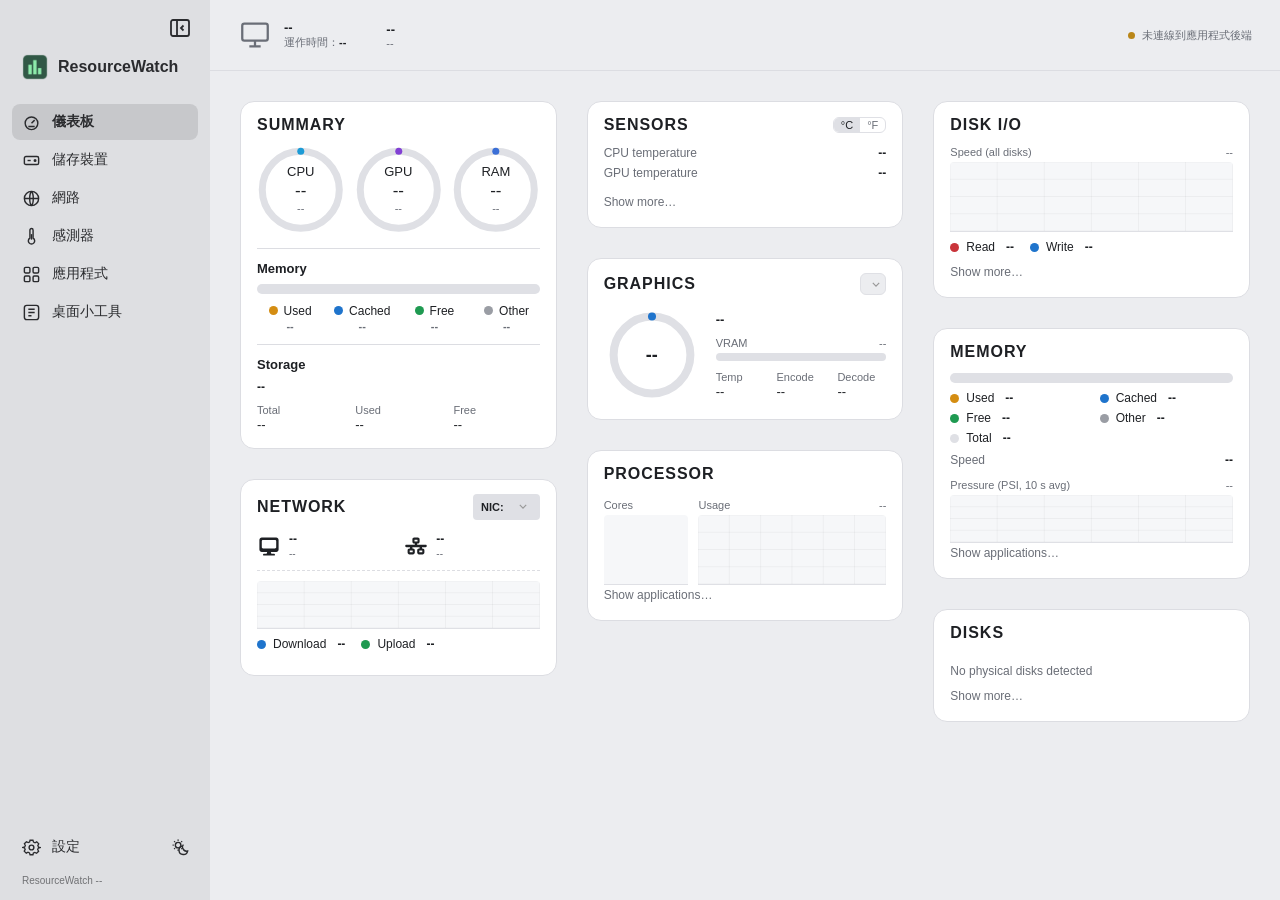
==== frontend/index.html @ bd0dc073 "feat: dashboard SUMMARY and NETWORK panels redesigned, dashboard in English SUMMARY: CPU/GPU/RAM gau" ====
<!doctype html>
<html lang="zh-Hant">

<head>
  <meta charset="utf-8">
  <meta name="viewport" content="width=device-width, initial-scale=1">
  <meta name="color-scheme" content="dark light">
  <title>ResourceWatch</title>
  <link rel="stylesheet" href="./styles.css">
  <link rel="stylesheet" href="./application.css">
  <link rel="stylesheet" href="./settings.css">
  <script src="./app.js" defer></script>
</head>

<body>
  <div class="app-shell" id="appShell">
    <aside class="app-sidebar" aria-label="主選單">
      <div class="sidebar-top">
        <button type="button" class="sidebar-toggle" id="sidebarToggle" aria-label="收合側欄" title="收合側欄" aria-expanded="true">
          <svg viewBox="0 0 24 24" fill="none" stroke="currentColor" stroke-width="1.8" aria-hidden="true"><rect x="3" y="4" width="18" height="16" rx="2"/><path d="M9 4v16M15.5 9.5 13 12l2.5 2.5"/></svg>
        </button>
      </div>
      <div class="app-brand"><img class="app-brand-icon" src="app-icon.png" alt="" width="26" height="26"><span>ResourceWatch</span></div>
      <nav class="app-nav" aria-label="主導覽">
        <button type="button" class="app-nav-item" id="navOverview">
          <svg viewBox="0 0 24 24" fill="none" stroke="currentColor" stroke-width="1.8" aria-hidden="true"><circle cx="12" cy="13" r="8"/><path d="M12 13l4-4M8 17h8"/></svg>
          <span>儀表板</span>
        </button>
        <button type="button" class="app-nav-item" id="navStorage">
          <svg viewBox="0 0 24 24" fill="none" stroke="currentColor" stroke-width="1.8" aria-hidden="true"><rect x="3" y="7" width="18" height="10" rx="2"/><path d="M7 12h4"/><circle cx="16.5" cy="12" r="1"/></svg>
          <span>儲存裝置</span>
        </button>
        <button type="button" class="app-nav-item" id="navNetwork">
          <svg viewBox="0 0 24 24" fill="none" stroke="currentColor" stroke-width="1.8" aria-hidden="true"><circle cx="12" cy="12" r="9"/><path d="M3 12h18M12 3c3 3 3 15 0 18M12 3c-3 3-3 15 0 18"/></svg>
          <span>網路</span>
        </button>
        <button type="button" class="app-nav-item" id="navSensors">
          <svg viewBox="0 0 24 24" fill="none" stroke="currentColor" stroke-width="1.8" aria-hidden="true"><path d="M10 4a2 2 0 0 1 4 0v10a4 4 0 1 1-4 0Z"/><path d="M12 9v7"/></svg>
          <span>感測器</span>
        </button>
        <button type="button" class="app-nav-item" id="navApps">
          <svg viewBox="0 0 24 24" fill="none" stroke="currentColor" stroke-width="1.8" aria-hidden="true"><rect x="3" y="3" width="7" height="7" rx="1.5"/><rect x="14" y="3" width="7" height="7" rx="1.5"/><rect x="3" y="14" width="7" height="7" rx="1.5"/><rect x="14" y="14" width="7" height="7" rx="1.5"/></svg>
          <span>應用程式</span>
        </button>
        <button type="button" class="app-nav-item" id="navWidgets">
          <svg viewBox="0 0 24 24" fill="none" stroke="currentColor" stroke-width="1.8" aria-hidden="true"><rect x="3" y="3" width="18" height="18" rx="3"/><path d="M8 8h8M8 12h8M8 16h4"/></svg>
          <span>桌面小工具</span>
        </button>
      </nav>
      <div class="app-sidebar-bottom">
        <div class="app-sidebar-row">
          <button type="button" class="app-nav-item" id="navSettings">
            <svg viewBox="0 0 24 24" fill="none" stroke="currentColor" stroke-width="1.8" aria-hidden="true"><circle cx="12" cy="12" r="3"/><path d="M10 2h4l.8 2.6 2 .9 2.4-1.3 2.8 2.8-1.3 2.4.9 2L24 12l-2.6.8-.9 2 1.3 2.4-2.8 2.8-2.4-1.3-2 .9L14 22h-4l-.8-2.6-2-.9-2.4 1.3L2 17l1.3-2.4-.9-2L0 12l2.6-.8.9-2L2.2 6.8 5 4l2.4 1.3 2-.9Z" transform="translate(1 1) scale(.917)"/></svg>
            <span>設定</span>
          </button>
          <button type="button" class="theme-toggle" id="themeToggle" aria-label="切換淺色／深色主題" title="切換淺色／深色主題">
            <svg viewBox="0 0 24 24" fill="none" stroke="currentColor" stroke-width="1.8" aria-hidden="true"><circle cx="9" cy="9" r="3.5"/><path d="M9 2v1.5M9 14.5V16M2 9h1.5M14.5 9H16M4 4l1 1M13 13l1 1M4 14l1-1M13 5l1-1"/><path d="M21 16.5A5.5 5.5 0 0 1 14.5 10a5.5 5.5 0 1 0 6.5 6.5Z"/></svg>
          </button>
        </div>
        <span class="app-sidebar-version">ResourceWatch <span data-bind="version">--</span></span>
      </div>
    </aside>

    <div class="app-main">
      <header class="app-header">
        <h1 class="visually-hidden" data-bind="pageTitle">儀表板</h1>
        <div class="host-block">
          <svg class="host-icon" viewBox="0 0 24 24" fill="none" stroke="currentColor" stroke-width="1.6" aria-hidden="true"><rect x="3" y="4" width="18" height="12" rx="1.5"/><path d="M8 20h8M12 16v4"/></svg>
          <div><strong data-bind="hostname">--</strong><span>運作時間：<b data-bind="uptime">--</b></span></div>
        </div>
        <div class="host-block host-block--model">
          <div><strong data-bind="machineModel">--</strong><span data-bind="cpuName">--</span></div>
        </div>
        <span class="app-live-label" id="appLiveStatus" role="status">等待監控資料</span>
      </header>

      <p class="mock-banner" id="mockBanner" hidden>目前顯示的是<strong>模擬資料</strong>，不是本機硬體的實際量測值。</p>

      <!-- Dashboard -->
      <main class="app-page dashboard" id="overviewPage" aria-label="Dashboard">
        <section class="card" aria-labelledby="summaryTitle">
          <h2 id="summaryTitle">Summary</h2>
          <div class="gauges">
            <div class="gauge-tile">
              <svg class="rings" viewBox="0 0 100 100" aria-hidden="true"><circle class="ring-track" cx="50" cy="50" r="44"/><circle class="ring-value" data-ring="cpu" data-color="sum-cpu" cx="50" cy="50" r="44" pathLength="100"/></svg>
              <div class="gauge-text"><span>CPU</span><strong data-bind="cpuTemp">--</strong><small data-bind="cpuSpeed">--</small></div>
            </div>
            <div class="gauge-tile">
              <svg class="rings" viewBox="0 0 100 100" aria-hidden="true"><circle class="ring-track" cx="50" cy="50" r="44"/><circle class="ring-value" data-ring="gpu" data-color="sum-gpu" cx="50" cy="50" r="44" pathLength="100"/></svg>
              <div class="gauge-text"><span>GPU</span><strong data-bind="gpuTemp">--</strong><small data-bind="gpuClock">--</small></div>
            </div>
            <div class="gauge-tile">
              <svg class="rings" viewBox="0 0 100 100" aria-hidden="true"><circle class="ring-track" cx="50" cy="50" r="44"/><circle class="ring-value" data-ring="ram" data-color="sum-ram" cx="50" cy="50" r="44" pathLength="100"/></svg>
              <div class="gauge-text"><span>RAM</span><strong data-bind="ramUsage">--</strong><small data-bind="ramTotal">--</small></div>
            </div>
          </div>
          <h3 class="panel-sub">Memory</h3>
          <div class="bar bar--wide bar--stack" role="img" aria-label="Memory composition">
            <span data-bar="ramApp" data-color="ram"></span><span data-bar="ramCache" data-color="mem-cache"></span><span data-bar="ramFree" data-color="mem-free"></span><span data-bar="ramOther" data-color="mem-other"></span>
          </div>
          <ul class="mem-legend">
            <li><span><i class="dot" data-color="ram"></i>Used</span><strong data-bind="ramApp">--</strong></li>
            <li><span><i class="dot" data-color="mem-cache"></i>Cached</span><strong data-bind="ramCache">--</strong></li>
            <li><span><i class="dot" data-color="mem-free"></i>Free</span><strong data-bind="ramFree">--</strong></li>
            <li><span><i class="dot" data-color="mem-other"></i>Other</span><strong data-bind="ramOther">--</strong></li>
          </ul>
          <h3 class="panel-sub storage-head">
            <span>Storage</span>
            <span class="pager">
              <!-- Font Awesome Free 7.3.1 by @fontawesome - https://fontawesome.com License - https://fontawesome.com/license/free (Icons: CC BY 4.0) -->
              <button type="button" data-disk-step="-1" aria-label="Previous disk" hidden><svg viewBox="0 0 640 640" class="flip" aria-hidden="true"><path d="M441.3 299.8C451.5 312.4 450.8 330.9 439.1 342.6L311.1 470.6C301.9 479.8 288.2 482.5 276.2 477.5C264.2 472.5 256.5 460.9 256.5 448L256.5 192C256.5 179.1 264.3 167.4 276.3 162.4C288.3 157.4 302 160.2 311.2 169.3L439.2 297.3L441.4 299.7z"/></svg></button>
              <button type="button" data-disk-step="1" aria-label="Next disk" hidden><svg viewBox="0 0 640 640" aria-hidden="true"><path d="M441.3 299.8C451.5 312.4 450.8 330.9 439.1 342.6L311.1 470.6C301.9 479.8 288.2 482.5 276.2 477.5C264.2 472.5 256.5 460.9 256.5 448L256.5 192C256.5 179.1 264.3 167.4 276.3 162.4C288.3 157.4 302 160.2 311.2 169.3L439.2 297.3L441.4 299.7z"/></svg></button>
            </span>
          </h3>
          <p class="storage-name" data-bind="sumDiskName">--</p>
          <dl class="kv kv--3">
            <div><dt>Total</dt><dd data-bind="sumDiskTotal">--</dd></div>
            <div><dt>Used</dt><dd data-bind="sumDiskUsed">--</dd></div>
            <div><dt>Free</dt><dd data-bind="sumDiskFree">--</dd></div>
          </dl>
        </section>

        <section class="card" aria-labelledby="networkTitle">
          <h2 id="networkTitle">Network <label class="nic-pill">NIC: <select class="inline-select" data-setting-select="netInterface" data-all-label="all" aria-label="Network interface"></select></label></h2>
          <div class="net-endpoints">
            <!-- Font Awesome Free 7.3.1 by @fontawesome - https://fontawesome.com License - https://fontawesome.com/license/free (Icons: CC BY 4.0) -->
            <div class="net-endpoint" title="This computer"><svg class="net-icon" viewBox="0 0 640 640" aria-hidden="true"><path d="M128 96C92.7 96 64 124.7 64 160L64 416C64 451.3 92.7 480 128 480L272 480L256 528L184 528C170.7 528 160 538.7 160 552C160 565.3 170.7 576 184 576L456 576C469.3 576 480 565.3 480 552C480 538.7 469.3 528 456 528L384 528L368 480L512 480C547.3 480 576 451.3 576 416L576 160C576 124.7 547.3 96 512 96L128 96zM160 160L480 160C497.7 160 512 174.3 512 192L512 352C512 369.7 497.7 384 480 384L160 384C142.3 384 128 369.7 128 352L128 192C128 174.3 142.3 160 160 160z"/></svg><div><strong data-bind="netIp">--</strong><small data-bind="netMac">--</small></div></div>
            <div class="net-endpoint" title="Gateway"><svg class="net-icon" viewBox="0 0 640 640" aria-hidden="true"><path d="M280 152L360 152L360 200L280 200L280 152zM272 96C245.5 96 224 117.5 224 144L224 208C224 234.5 245.5 256 272 256L288 256L288 288L64 288C46.3 288 32 302.3 32 320C32 337.7 46.3 352 64 352L160 352L160 384L144 384C117.5 384 96 405.5 96 432L96 496C96 522.5 117.5 544 144 544L240 544C266.5 544 288 522.5 288 496L288 432C288 405.5 266.5 384 240 384L224 384L224 352L416 352L416 384L400 384C373.5 384 352 405.5 352 432L352 496C352 522.5 373.5 544 400 544L496 544C522.5 544 544 522.5 544 496L544 432C544 405.5 522.5 384 496 384L480 384L480 352L576 352C593.7 352 608 337.7 608 320C608 302.3 593.7 288 576 288L352 288L352 256L368 256C394.5 256 416 234.5 416 208L416 144C416 117.5 394.5 96 368 96L272 96zM480 440L488 440L488 488L408 488L408 440L480 440zM224 440L232 440L232 488L152 488L152 440L224 440z"/></svg><div><strong data-bind="netGateway">--</strong><small data-bind="netGatewayMac">--</small></div></div>
          </div>
          <div class="plot plot--short"><svg viewBox="0 0 300 100" preserveAspectRatio="none" role="img" aria-label="Network throughput history"><g class="grid-lines"></g><g data-chart="netDown" data-color="net-down"><path class="area"></path><path class="line"></path></g><g data-chart="netUp" data-color="net-up"><path class="area"></path><path class="line"></path></g></svg></div>
          <ul class="legend legend--row">
            <li><i class="dot" data-color="net-down"></i>Download<strong data-bind="netDownMbps">--</strong></li>
            <li><i class="dot" data-color="net-up"></i>Upload<strong data-bind="netUpMbps">--</strong></li>
          </ul>
        </section>

        <section class="card" aria-labelledby="sensorsTitle">
          <h2 id="sensorsTitle">Sensors <span class="unit-toggle" role="group" aria-label="Temperature unit"><button type="button" data-temp-unit="c">°C</button><button type="button" data-temp-unit="f">°F</button></span></h2>
          <dl class="rows">
            <div><dt>CPU temperature</dt><dd data-bind="cpuTemp">--</dd></div>
            <div><dt>GPU temperature</dt><dd data-bind="gpuTemp">--</dd></div>
          </dl>
          <dl class="rows sensor-list" data-sensor-list="8"></dl>
          <button type="button" class="more-link" data-goto="sensors">Show more…</button>
        </section>

        <section class="card" aria-labelledby="graphicsTitle">
          <h2 id="graphicsTitle">Graphics <select class="inline-select card-picker" data-setting-select="gpuIndex" aria-label="Select GPU"></select></h2>
          <div class="graphics">
            <div class="gauge">
              <svg class="rings" viewBox="0 0 120 120" aria-hidden="true">
                <circle class="ring-track ring-track--thick" cx="60" cy="60" r="48"/><circle class="ring-value ring-value--thick" data-ring="gpu" data-color="gpu" cx="60" cy="60" r="48" pathLength="100"/>
              </svg>
              <strong class="gauge-label" data-bind="gpuUsage">--</strong>
            </div>
            <div class="graphics-info">
              <strong class="device-name" data-bind="gpuName">--</strong>
              <div class="bar-label"><span>VRAM</span><span data-bind="gpuVram">--</span></div>
              <div class="bar"><span data-bar="vram" data-color="gpu"></span></div>
              <dl class="kv kv--3">
                <div><dt>Temp</dt><dd data-bind="gpuTemp">--</dd></div>
                <div><dt>Encode</dt><dd data-bind="encoder">--</dd></div>
                <div><dt>Decode</dt><dd data-bind="decoder">--</dd></div>
              </dl>
            </div>
          </div>
        </section>

        <section class="card" aria-labelledby="cpuTitle">
          <h2 id="cpuTitle">Processor</h2>
          <div class="cpu-chart">
            <div><div class="chart-heading"><span>Cores</span></div><div class="core-bars" data-core-bars aria-label="Per-core usage"></div></div>
            <div><div class="chart-heading"><span>Usage</span><span data-bind="cpuUsage">--</span></div>
          <div class="plot"><svg viewBox="0 0 300 100" preserveAspectRatio="none" role="img" aria-label="CPU usage history"><g class="grid-lines"></g><g data-chart="cpu" data-color="cpu"><path class="area"></path><path class="line"></path></g></svg></div></div>
          </div>
          <dl class="rows proc-list" data-proc-list="cpu" aria-label="Top 5 by CPU"></dl>
          <button type="button" class="more-link" data-goto="apps">Show applications…</button>
        </section>

        <section class="card" aria-labelledby="diskIoTitle">
          <h2 id="diskIoTitle">Disk I/O</h2>
          <div class="chart-heading"><span>Speed (all disks)</span><span data-bind="diskIoMax">--</span></div>
          <div class="plot"><svg viewBox="0 0 300 100" preserveAspectRatio="none" role="img" aria-label="Disk read/write history"><g class="grid-lines"></g><g data-chart="diskWrite" data-color="disk-write"><path class="area"></path><path class="line"></path></g><g data-chart="diskRead" data-color="disk-read"><path class="area"></path><path class="line"></path></g></svg></div>
          <ul class="legend legend--row">
            <li><i class="dot" data-color="disk-read"></i>Read<strong data-bind="diskReadNow">--</strong></li>
            <li><i class="dot" data-color="disk-write"></i>Write<strong data-bind="diskWriteNow">--</strong></li>
          </ul>
          <button type="button" class="more-link" data-goto="storage">Show more…</button>
        </section>

        <section class="card" aria-labelledby="memoryTitle">
          <h2 id="memoryTitle">Memory</h2>
          <div class="bar bar--wide bar--stack" role="img" aria-label="Memory composition">
            <span data-bar="ramApp" data-color="ram"></span><span data-bar="ramCache" data-color="mem-cache"></span><span data-bar="ramFree" data-color="mem-free"></span><span data-bar="ramOther" data-color="mem-other"></span>
          </div>
          <ul class="legend legend--row legend--stack">
            <li><i class="dot" data-color="ram"></i>Used<strong data-bind="ramApp">--</strong></li>
            <li><i class="dot" data-color="mem-cache"></i>Cached<strong data-bind="ramCache">--</strong></li>
            <li><i class="dot" data-color="mem-free"></i>Free<strong data-bind="ramFree">--</strong></li>
            <li><i class="dot" data-color="mem-other"></i>Other<strong data-bind="ramOther">--</strong></li>
            <li><i class="dot dot--track"></i>Total<strong data-bind="ramTotal">--</strong></li>
          </ul>
          <dl class="rows"><div><dt>Speed</dt><dd data-bind="ramSpeed">--</dd></div></dl>
          <div class="chart-heading"><span>Pressure (PSI, 10 s avg)</span><span data-bind="memPressure">--</span></div>
          <div class="plot plot--short"><svg viewBox="0 0 300 100" preserveAspectRatio="none" role="img" aria-label="Memory pressure history"><g class="grid-lines"></g><g data-chart="memPressure" data-color="ram"><path class="area"></path><path class="line"></path></g></svg></div>
          <dl class="rows proc-list" data-proc-list="memory" aria-label="Top 5 by memory"></dl>
          <button type="button" class="more-link" data-goto="apps">Show applications…</button>
        </section>

        <section class="card" aria-labelledby="disksTitle">
          <h2 id="disksTitle">Disks</h2>
          <div class="disk-list" data-disk-list aria-label="Physical disks"></div>
          <p class="empty-note" data-disk-empty>No physical disks detected</p>
          <button type="button" class="more-link" data-goto="storage">Show more…</button>
        </section>

        <section class="card" id="batteryCard" aria-labelledby="batteryTitle" hidden>
          <h2 id="batteryTitle">Battery</h2>
          <div class="battery-head">
            <strong class="battery-badge" data-bind="batteryPercent">--</strong>
            <span data-bind="batteryTime">--</span>
            <span class="battery-status" data-bind="batteryStatus">--</span>
          </div>
          <div class="bar bar--wide"><span data-bar="battery" data-color="mem-free"></span></div>
          <dl class="kv kv--3">
            <div><dt>Health</dt><dd data-bind="batteryHealth">--</dd></div>
            <div><dt>Cycles</dt><dd data-bind="batteryCycles">--</dd></div>
            <div><dt>Current</dt><dd data-bind="batteryNow">--</dd></div>
            <div><dt>Full</dt><dd data-bind="batteryFull">--</dd></div>
            <div><dt>Design</dt><dd data-bind="batteryDesign">--</dd></div>
          </dl>
        </section>
      </main>

      <!-- Storage -->
      <section class="app-page" id="storagePage" hidden aria-label="儲存裝置">
        <section class="card">
          <h2>實體硬碟</h2>
          <div class="disk-list disk-list--detail" data-disk-list></div>
          <p class="empty-note" data-disk-empty>未偵測到實體硬碟</p>
        </section>
        <section class="card">
          <h2>磁碟 I/O</h2>
          <div class="chart-heading"><span>速度（所有硬碟）</span><span data-bind="diskIoMax">--</span></div>
          <div class="plot plot--tall"><svg viewBox="0 0 300 100" preserveAspectRatio="none" role="img" aria-label="磁碟讀寫速度歷史圖表"><g class="grid-lines"></g><g data-chart="diskWrite" data-color="disk-write"><path class="area"></path><path class="line"></path></g><g data-chart="diskRead" data-color="disk-read"><path class="area"></path><path class="line"></path></g></svg></div>
          <ul class="legend legend--row">
            <li><i class="dot" data-color="disk-read"></i>讀取<strong data-bind="diskReadNow">--</strong></li>
            <li><i class="dot" data-color="disk-write"></i>寫入<strong data-bind="diskWriteNow">--</strong></li>
          </ul>
        </section>
      </section>

      <!-- Network -->
      <section class="app-page" id="networkPage" hidden aria-label="網路">
        <section class="card">
          <h2>網路</h2>
          <dl class="rows">
            <div><dt>介面</dt><dd><select class="inline-select" data-setting-select="netInterface" aria-label="網路介面"></select></dd></div>
            <div><dt>使用中</dt><dd data-bind="netInterfaceName">--</dd></div>
            <div><dt>IPv4</dt><dd data-bind="netIp">--</dd></div>
            <div><dt>MAC</dt><dd data-bind="netMac">--</dd></div>
            <div><dt>閘道</dt><dd data-bind="netGateway">--</dd></div>
            <div><dt>下載</dt><dd data-bind="netDown">--</dd></div>
            <div><dt>上傳</dt><dd data-bind="netUp">--</dd></div>
          </dl>
          <div class="chart-heading"><span>速度</span><span data-bind="netMax">--</span></div>
          <div class="plot plot--tall"><svg viewBox="0 0 300 100" preserveAspectRatio="none" role="img" aria-label="網路傳輸速度歷史圖表"><g class="grid-lines"></g><g data-chart="netDown" data-color="net-down"><path class="area"></path><path class="line"></path></g><g data-chart="netUp" data-color="net-up"><path class="area"></path><path class="line"></path></g></svg></div>
          <ul class="legend legend--row">
            <li><i class="dot" data-color="net-down"></i>下載</li>
            <li><i class="dot" data-color="net-up"></i>上傳</li>
          </ul>
        </section>
      </section>

      <!-- Sensors -->
      <section class="app-page" id="sensorsPage" hidden aria-label="感測器">
        <section class="card">
          <h2>溫度 <span class="unit-toggle" role="group" aria-label="溫度單位"><button type="button" data-temp-unit="c">°C</button><button type="button" data-temp-unit="f">°F</button></span></h2>
          <dl class="rows">
            <div><dt>CPU（<span data-bind="cpuName">--</span>）</dt><dd data-bind="cpuTemp">--</dd></div>
            <div><dt>GPU（<span data-bind="gpuName">--</span>）</dt><dd data-bind="gpuTemp">--</dd></div>
          </dl>
        </section>
        <section class="card">
          <h2>所有感測器（hwmon）</h2>
          <dl class="rows sensor-list" data-sensor-list="all"></dl>
          <p class="empty-note" data-sensor-empty>未偵測到 hwmon 感測器</p>
        </section>
        <section class="card">
          <h2>時脈</h2>
          <dl class="rows"><div><dt>CPU 平均時脈</dt><dd data-bind="cpuSpeed">--</dd></div></dl>
        </section>
      </section>

      <!-- Applications (process list) -->
      <section class="app-page" id="appsPage" hidden aria-label="應用程式">
        <section class="card">
          <h2>應用程式 <span class="card-count" data-bind="procCount">--</span></h2>
          <table class="proc-table">
            <thead><tr>
              <th scope="col">名稱</th><th scope="col">PID</th>
              <th scope="col"><button type="button" data-proc-sort="cpu">CPU</button></th>
              <th scope="col"><button type="button" data-proc-sort="memory">記憶體</button></th>
            </tr></thead>
            <tbody data-proc-table></tbody>
          </table>
        </section>
      </section>

      <!-- Desktop widget: reserved entry only -->
      <section class="app-page" id="widgetsPage" hidden aria-labelledby="widgetsTitle">
        <section class="card widget-info">
          <h2 id="widgetsTitle">桌面小工具</h2>
          <p>此頁面為預留入口。Plasma 桌面小工具將在後續階段實作；目前這個應用程式<strong>無法建立或控制</strong> Plasma 桌面小工具。</p>
          <p>舊版 Plasma 小工具仍可從 KDE 桌面「新增小工具」加入，它與本應用程式各自獨立運作。</p>
        </section>
      </section>

      <!-- Settings -->
      <section class="app-page app-settings-page" id="settingsPage" hidden aria-label="設定">
        <section class="settings-card" aria-labelledby="refreshHeading">
          <h3 id="refreshHeading">監控更新排程</h3>
          <p class="settings-explainer">所有即時監控、歷史圖表與畫面推送共用一組更新間隔。預設 500 ms，範圍 100–10000 ms、步進 50 ms；實際感測器更新率仍受硬體與驅動限制。</p>
          <div class="field-grid">
            <label class="field" for="updateInterval">
              <span class="field-label">統一更新間隔</span>
              <span class="field-hint">CPU、GPU、VRAM、RAM、磁碟、網路、歷史圖表及畫面共用</span>
              <span class="input-unit"><input id="updateInterval" name="updateInterval" type="number" min="100" max="10000" step="50" value="500" required><span>ms</span></span>
              <span class="field-error" id="updateIntervalError" role="alert"></span>
            </label>
            <label class="field" for="historyPoints">
              <span class="field-label">歷史資料點數</span>
              <span class="field-hint">每張圖最多保留的紀錄數量</span>
              <span class="input-unit"><input id="historyPoints" name="historyPoints" type="number" min="10" max="120" step="10" value="30" required><span>點</span></span>
              <span class="field-error" id="historyPointsError" role="alert"></span>
            </label>
          </div>
        </section>

        <section class="settings-card" aria-labelledby="devicesHeading">
          <h3 id="devicesHeading">裝置與手動刷新</h3>
          <div class="field-grid">
            <label class="field" for="gpuIndex">
              <span class="field-label">GPU 編號</span>
              <span class="field-hint">多張顯卡可從 0 開始指定</span>
              <input id="gpuIndex" name="gpuIndex" type="number" min="0" max="15" step="1" value="0" required>
              <span class="field-error" id="gpuIndexError" role="alert"></span>
            </label>
            <label class="field" for="netInterface">
              <span class="field-label">網路介面</span>
              <span class="field-hint">all 為所有介面，可指定如 enp3s0</span>
              <input id="netInterface" name="netInterface" type="text" maxlength="15" value="all" spellcheck="false" autocomplete="off">
              <span class="field-error" id="netInterfaceError" role="alert"></span>
            </label>
          </div>
          <div class="refresh-actions">
            <div class="refresh-action"><div><strong>IPv4 位址</strong><p>重新查詢目前選取介面的 IPv4</p></div><button type="button" data-refresh="ipv4">重新讀取 IPv4</button></div>
            <div class="refresh-action"><div><strong>實體硬碟清單</strong><p>重新偵測 SATA／SAS／NVMe／IDE 裝置</p></div><button type="button" data-refresh="disks">重新掃描硬碟</button></div>
            <div class="refresh-action"><div><strong>硬體資訊</strong><p>重新偵測 CPU／GPU 名稱與 RAM 速度</p></div><button type="button" data-refresh="hardware">重新偵測</button></div>
            <p class="refresh-feedback" id="refreshFeedback" role="status" aria-live="polite"></p>
          </div>
        </section>

        <section class="settings-card" aria-labelledby="appearanceHeading">
          <h3 id="appearanceHeading">外觀</h3>
          <label class="toggle-field" for="sidebarGlass">
            <input id="sidebarGlass" type="checkbox" checked>
            <span><strong>側欄毛玻璃</strong><span class="field-hint" id="sidebarGlassHint">側欄半透明並模糊桌面背景（需要 KDE Plasma 的模糊特效）</span></span>
          </label>
        </section>

        <p class="settings-warning" id="settingsWarning" role="alert" hidden></p>
        <div class="settings-footer">
          <button type="button" class="secondary-button" id="resetSettings">恢復預設值</button>
          <p>變更通過驗證後立即套用並儲存；無效的值不會儲存。<span id="settingsPath"></span></p>
        </div>
      </section>
    </div>
  </div>
</body>

</html>
---- frontend/styles.css ----
/* ResourceWatch design tokens and dashboard cards — UI only, no system access.
 * Theme: <html data-theme="dark|light"> (set by app.js); dark is the default.
 * The Tauri window is transparent: html/body stay transparent, the display area
 * (.app-main) is opaque and the sidebar is translucent only with data-glass="on". */
:root {
  color-scheme: dark;
  --bg: #26272b;
  --sidebar: #1c1c1e;
  --sidebar-glass: rgba(22, 22, 24, .7);
  --sidebar-text: #e4e4e6;
  --nav-hover: rgba(255, 255, 255, .07);
  --nav-active: rgba(255, 255, 255, .13);
  --card: #323338;
  --card-border: #3d3f45;
  --text: #f0f1f3;
  --muted: #a3a6ad;
  --track: #4a4c53;
  --grid: rgba(255, 255, 255, .08);
  --chart-bg: #2b2c31;
  --focus: #7db3f0;
  --cpu: #d554c8;
  --gpu: #2f8ff0;
  --ram: #f4b03e;
  --net-down: #2f8ff0;
  --net-up: #34c26d;
  --mem-free: #34c26d;
  --mem-other: #8e9198;
  --sum-cpu: #5ac8fa;
  --sum-gpu: #a463f2;
  --sum-ram: #5b8def;
  --disk-read: #e5484d;
  --disk-write: #2f8ff0;
  --ok: #68c887;
  --warn: #e3b867;
  --danger: #f0a19f;
  --radius: 14px;
}

:root[data-theme="light"] {
  color-scheme: light;
  --bg: #ecedf0;
  --sidebar: #dedfe2;
  --sidebar-glass: rgba(232, 233, 236, .72);
  --sidebar-text: #2a2b2e;
  --nav-hover: rgba(0, 0, 0, .05);
  --nav-active: rgba(0, 0, 0, .1);
  --card: #ffffff;
  --card-border: #dcdde2;
  --text: #1e2024;
  --muted: #6a6e77;
  --track: #dfe0e5;
  --grid: rgba(0, 0, 0, .07);
  --chart-bg: #f6f7f9;
  --focus: #2f78d0;
  --cpu: #b43aa8;
  --gpu: #1f74cc;
  --ram: #d48d12;
  --net-down: #1f74cc;
  --net-up: #1f9a51;
  --mem-free: #1f9a51;
  --mem-other: #9a9da4;
  --sum-cpu: #1c9bd6;
  --sum-gpu: #8240d4;
  --sum-ram: #3b6fd6;
  --disk-read: #c9343a;
  --disk-write: #1f74cc;
  --ok: #2e9a55;
  --warn: #b98618;
  --danger: #c0392b;
}

*, *::before, *::after { box-sizing: border-box; }

html, body {
  height: 100%;
  margin: 0;
  overflow: hidden;
  background: transparent;
  color: var(--text);
  font-family: "Noto Sans TC", "Noto Sans CJK TC", "Microsoft JhengHei", "Segoe UI", sans-serif;
  font-variant-numeric: tabular-nums;
}

[data-color="cpu"] { --c: var(--cpu); }
[data-color="gpu"] { --c: var(--gpu); }
[data-color="ram"] { --c: var(--ram); }
[data-color="net-down"] { --c: var(--net-down); }
[data-color="net-up"] { --c: var(--net-up); }
[data-color="mem-cache"] { --c: var(--gpu); }
[data-color="mem-free"] { --c: var(--mem-free); }
[data-color="mem-other"] { --c: var(--mem-other); }
[data-color="sum-cpu"] { --c: var(--sum-cpu); }
[data-color="sum-gpu"] { --c: var(--sum-gpu); }
[data-color="sum-ram"] { --c: var(--sum-ram); }
[data-color="disk-read"] { --c: var(--disk-read); }
[data-color="disk-write"] { --c: var(--disk-write); }

/* ---------------------------------------------------------------- cards */
.card {
  min-width: 0;
  padding: 14px 16px 16px;
  border: 1px solid var(--card-border);
  border-radius: var(--radius);
  background: var(--card);
}

.card h2 {
  display: flex;
  align-items: center;
  gap: 8px;
  margin: 0 0 12px;
  font-size: 13px;
  font-weight: 700;
  letter-spacing: .06em;
}

.card h3 {
  margin: 0 0 6px;
  font-size: 12px;
  font-weight: 600;
}

.unit-toggle { display: inline-flex; margin-left: auto; overflow: hidden; border: 1px solid var(--track); border-radius: 6px; }
.unit-toggle button { padding: 1px 7px; border: 0; background: transparent; color: var(--muted); font: inherit; font-size: 11px; font-weight: 500; letter-spacing: 0; cursor: pointer; }
.unit-toggle button[aria-pressed="true"] { background: var(--track); color: var(--text); }
.unit-toggle button:focus-visible { outline: 2px solid var(--focus); outline-offset: -2px; }
.inline-select {
  max-width: 180px;
  height: 22px;
  padding: 0 18px 0 6px;
  appearance: none;
  background-image: url("data:image/svg+xml,%3Csvg xmlns='http://www.w3.org/2000/svg' viewBox='0 0 10 6'%3E%3Cpath d='M1 1l4 4 4-4' fill='none' stroke='%23999' stroke-width='1.5'/%3E%3C/svg%3E");
  background-repeat: no-repeat;
  background-position: right 5px center;
  background-size: 8px 5px;
  text-overflow: ellipsis;
  border: 1px solid var(--track);
  border-radius: 6px;
  background-color: var(--bg);
  color: var(--text);
  font: inherit;
  font-size: 12px;
}
.inline-select:focus-visible { outline: 2px solid var(--focus); outline-offset: 1px; }
.card-picker { margin-left: auto; font-weight: 500; letter-spacing: 0; }
.battery-head { display: flex; align-items: center; gap: 12px; margin-bottom: 10px; font-size: 12px; }
.battery-badge { padding: 1px 8px; border: 2px solid var(--text); border-radius: 6px; font-size: 14px; }
.battery-status { margin-left: auto; color: var(--muted); }
.sensor-list:empty { display: none; }
.sensor-list { padding-top: 8px; border-top: 1px solid var(--card-border); }
.sensor-group { margin-top: 6px; }
.proc-list { margin: 10px 0 0; padding-top: 8px; border-top: 1px solid var(--card-border); }
.proc-list:empty { display: none; }
.card-count { color: var(--muted); font-size: 12px; font-weight: 400; }
.proc-table { width: 100%; border-collapse: collapse; font-size: 12px; font-variant-numeric: tabular-nums; }
.proc-table th, .proc-table td { padding: 6px 8px; border-bottom: 1px solid var(--card-border); text-align: right; white-space: nowrap; }
.proc-table th:first-child, .proc-table td:first-child { width: 55%; max-width: 0; overflow: hidden; text-overflow: ellipsis; text-align: left; }
.proc-table th { color: var(--muted); font-weight: 600; }
.proc-table th button { padding: 0; border: 0; background: none; color: inherit; font: inherit; cursor: pointer; }
.proc-table th[aria-sort] { color: var(--text); }
.proc-table th[aria-sort] button::after { content: " ▾"; }
.sensor-group:first-child { margin-top: 0; }
.sensor-group dt { color: var(--text); font-weight: 600; }
.card-tag { color: var(--muted); font-size: 11px; font-weight: 500; letter-spacing: 0; }

.device-name {
  display: block;
  overflow: hidden;
  text-overflow: ellipsis;
  white-space: nowrap;
  font-size: 13px;
  font-weight: 600;
}

/* key/value grids and rows */
.kv {
  display: grid;
  grid-template-columns: repeat(2, minmax(0, 1fr));
  gap: 6px 12px;
  margin: 0 0 12px;
}
.kv--3 { grid-template-columns: repeat(3, minmax(0, 1fr)); margin: 10px 0 0; }
.kv-full { grid-column: 1 / -1; }
.kv dt, .rows dt { color: var(--muted); font-size: 11px; }
.kv dd { margin: 1px 0 0; font-size: 13px; white-space: nowrap; overflow: hidden; text-overflow: ellipsis; }

.rows { display: grid; gap: 6px; margin: 0 0 12px; }
.rows > div { display: flex; justify-content: space-between; gap: 12px; min-width: 0; }
.rows dt { overflow: hidden; text-overflow: ellipsis; white-space: nowrap; font-size: 12px; }
.rows dd { margin: 0; flex-shrink: 0; font-size: 12px; font-weight: 600; }

.legend { display: grid; gap: 6px; margin: 0; padding: 0; list-style: none; font-size: 12px; }
.legend li { display: flex; align-items: center; gap: 7px; white-space: nowrap; }
.legend strong { margin-left: auto; padding-left: 8px; font-weight: 600; }
.legend--row { display: flex; flex-wrap: wrap; gap: 6px 16px; margin: 8px 0; }
.legend--row strong { margin-left: 0; padding-left: 4px; }
.dot { flex: none; width: 9px; height: 9px; border-radius: 50%; background: var(--c); }
.dot--track { background: var(--track); }

.more-link {
  padding: 2px 0;
  border: 0;
  background: none;
  color: var(--muted);
  font: inherit;
  font-size: 12px;
  cursor: pointer;
}
.more-link:hover { color: var(--text); }
.more-link:focus-visible, .theme-toggle:focus-visible { outline: 2px solid var(--focus); outline-offset: 2px; border-radius: 4px; }

.empty-note { margin: 0 0 8px; color: var(--muted); font-size: 12px; }
.empty-note[hidden] { display: none; }

/* ---------------------------------------------------------------- rings */
.rings { display: block; width: 100%; height: 100%; transform: rotate(-90deg); }
.ring-track, .ring-value { fill: none; stroke-width: 8; }
.ring-track { stroke: var(--track); }
.ring-value {
  stroke: var(--c);
  stroke-linecap: round;
  stroke-dasharray: 0 100;
}
.ring-track--thick, .ring-value--thick { stroke-width: 10; }

/* SUMMARY: three gauges, memory bar, storage switcher */
.gauges { display: grid; grid-template-columns: repeat(3, minmax(0, 1fr)); gap: 10px; padding-bottom: 14px; border-bottom: 1px solid var(--card-border); }
.gauge-tile { position: relative; aspect-ratio: 1; max-width: 110px; width: 100%; margin: 0 auto; }
.gauge-text { position: absolute; inset: 0; display: grid; place-content: center; text-align: center; line-height: 1.25; }
.gauge-text span { font-size: 13px; }
.gauge-text strong { font-size: 17px; font-weight: 500; }
.gauge-text small { color: var(--muted); font-size: 11px; }
.card .panel-sub { margin: 12px 0 8px; font-size: 13px; font-weight: 700; }
.mem-legend { display: grid; grid-template-columns: repeat(4, minmax(0, 1fr)); gap: 6px; margin: 10px 0 0; padding: 0 0 12px; border-bottom: 1px solid var(--card-border); list-style: none; font-size: 12px; }
.mem-legend li { display: grid; justify-items: center; gap: 2px; min-width: 0; }
.mem-legend span { display: flex; align-items: center; gap: 6px; }
.mem-legend strong { color: var(--muted); font-size: 11px; font-weight: 600; white-space: nowrap; }
.storage-head { display: flex; align-items: center; justify-content: space-between; }
.storage-name { margin: 0 0 6px; overflow: hidden; font-size: 12px; font-weight: 600; text-overflow: ellipsis; white-space: nowrap; }
.pager svg { width: 18px; height: 18px; fill: currentColor; }
.pager svg.flip { transform: scaleX(-1); }

/* NETWORK: NIC picker, host / gateway endpoints */
.nic-pill { display: inline-flex; align-items: center; gap: 4px; margin-left: auto; padding: 2px 8px; border-radius: 4px; background: var(--track); color: var(--text); font-size: 11px; font-weight: 600; letter-spacing: 0; }
.nic-pill .inline-select { min-width: 0; max-width: 140px; padding-top: 0; padding-bottom: 0; border: 0; background-color: transparent; }
.net-endpoints { display: grid; grid-template-columns: repeat(2, minmax(0, 1fr)); gap: 12px; margin-bottom: 10px; padding-bottom: 10px; border-bottom: 1px dashed var(--card-border); }
.net-endpoint { display: flex; align-items: center; gap: 8px; min-width: 0; }
.net-endpoint > div { display: grid; min-width: 0; line-height: 1.3; }
.net-endpoint strong { overflow: hidden; font-size: 12px; font-weight: 600; text-overflow: ellipsis; white-space: nowrap; }
.net-endpoint small { overflow: hidden; color: var(--muted); font-size: 10px; text-overflow: ellipsis; white-space: nowrap; }
.net-icon { flex: none; width: 24px; height: 24px; fill: currentColor; }

.graphics { display: grid; grid-template-columns: 96px minmax(0, 1fr); gap: 16px; align-items: center; }
.gauge { position: relative; width: 96px; height: 96px; }
.gauge-label { position: absolute; inset: 0; display: grid; place-items: center; font-size: 18px; font-weight: 600; }
.graphics-info { min-width: 0; }

/* ---------------------------------------------------------------- bars */
.bar-label { display: flex; justify-content: space-between; gap: 8px; margin: 10px 0 4px; color: var(--muted); font-size: 11px; }
.bar { height: 8px; overflow: hidden; border-radius: 4px; background: var(--track); }
.bar > span { display: block; width: 0; height: 100%; border-radius: 4px; background: var(--c); }
.bar--wide { height: 10px; border-radius: 5px; }
.bar--stack { display: flex; }
.bar--stack > span { border-radius: 0; }
.legend--stack { display: grid; grid-template-columns: repeat(2, minmax(0, 1fr)); }

/* ---------------------------------------------------------------- charts */
.chart-heading {
  display: flex;
  justify-content: space-between;
  gap: 8px;
  margin: 4px 0 4px;
  color: var(--muted);
  font-size: 11px;
}

.plot {
  height: 70px;
  overflow: hidden;
  border-bottom: 1px solid var(--track);
  background: var(--chart-bg);
  border-radius: 4px 4px 0 0;
}
.plot--short { height: 48px; }
.plot--tall { height: 200px; }
.plot svg { display: block; width: 100%; height: 100%; }
.plot .area { fill: var(--c); opacity: .35; }
.plot .line { fill: none; stroke: var(--c); stroke-width: 1.6; vector-effect: non-scaling-stroke; }
.plot .is-missing { display: none; }
.grid-lines path { fill: none; stroke: var(--grid); stroke-width: .6; vector-effect: non-scaling-stroke; }

/* ---------------------------------------------------------------- per-core bars */
.cpu-chart { display: grid; grid-template-columns: minmax(48px, 30%) minmax(0, 1fr); gap: 10px; }
.core-bars {
  display: flex;
  align-items: flex-end;
  gap: 2px;
  height: 70px;
  padding: 0 2px;
  border-bottom: 1px solid var(--track);
  background: var(--chart-bg);
  border-radius: 4px 4px 0 0;
}
.core-bars > span { flex: 1; min-width: 2px; height: 0; border-radius: 2px 2px 0 0; background: var(--cpu); }
/* Transitions are non-composited (relayout/repaint every frame); at short intervals they would never stop. app.js sets data-motion. */
[data-motion="on"] .ring-value { transition: stroke-dasharray .4s ease; }
[data-motion="on"] .bar > span { transition: width .4s ease; }
[data-motion="on"] .core-bars > span { transition: height .4s ease; }
.core-bars > span.is-missing { height: 2px; background: var(--track); }

/* ---------------------------------------------------------------- disks */
.disk-list { display: grid; gap: 8px; margin-bottom: 10px; }
.disk-row {
  display: grid;
  grid-template-columns: minmax(0, 1fr) auto;
  gap: 2px 12px;
  font-size: 12px;
}
.disk-row .disk-name { overflow: hidden; text-overflow: ellipsis; white-space: nowrap; font-weight: 600; }
.disk-row .disk-model { grid-column: 1; overflow: hidden; text-overflow: ellipsis; white-space: nowrap; color: var(--muted); font-size: 11px; }
.disk-row .disk-rates { grid-column: 2; grid-row: 1 / span 2; align-self: center; display: grid; gap: 2px; text-align: right; white-space: nowrap; }
.disk-rates span::before { content: ""; display: inline-block; width: 7px; height: 7px; margin-right: 5px; border-radius: 50%; background: var(--c); }
.disk-row .disk-usage { grid-column: 1 / -1; display: grid; grid-template-columns: minmax(0, 1fr) auto; align-items: center; gap: 8px; color: var(--muted); font-size: 11px; }
.disk-row .disk-usage .bar { height: 6px; }
.pager { display: flex; flex: none; gap: 2px; }
.pager button { width: 20px; height: 20px; padding: 0; border: 0; border-radius: 4px; background: transparent; color: var(--muted); font: inherit; font-size: 14px; line-height: 1; cursor: pointer; }
.pager button:hover { background: var(--nav-hover); color: var(--text); }
.pager button:focus-visible { outline: 2px solid var(--focus); }
.pager button[hidden] { display: none; }
.disk-list--detail { gap: 12px; }
.disk-list--detail .disk-row { padding-bottom: 12px; border-bottom: 1px solid var(--card-border); font-size: 13px; }
.disk-list--detail .disk-row:last-child { padding-bottom: 0; border-bottom: 0; }
---- frontend/application.css ----
/* Tauri application shell: sidebar, host header, pages and dashboard layout.
 * Colors come from the tokens in styles.css. */
.app-page[hidden] { display: none !important; }

.app-shell {
  display: grid;
  grid-template-columns: 210px minmax(0, 1fr);
  height: 100vh;
}

/* ---------------------------------------------------------------- sidebar */
.app-sidebar {
  display: flex;
  flex-direction: column;
  min-width: 0;
  padding: 22px 12px 14px;
  background: var(--sidebar);
  color: var(--sidebar-text);
}
/* KWin blurs the desktop behind the window; only the sidebar lets it through. */
[data-glass="on"] .app-sidebar { background: var(--sidebar-glass); border-right: 1px solid var(--card-border); }

.app-brand {
  display: flex;
  align-items: center;
  gap: 10px;
  padding: 4px 10px 24px;
  font-size: 16px;
  font-weight: 600;
}
.sidebar-top { display: flex; justify-content: flex-end; margin: -12px 0 4px; }
.app-brand-icon { flex: none; width: 26px; height: 26px; }

.app-nav { display: grid; gap: 2px; }
.app-nav-item {
  display: flex;
  align-items: center;
  gap: 11px;
  width: 100%;
  min-height: 36px;
  padding: 7px 10px;
  border: 0;
  border-radius: 8px;
  background: transparent;
  color: inherit;
  font: inherit;
  font-size: 14px;
  text-align: left;
  cursor: pointer;
}
.app-nav-item:hover { background: var(--nav-hover); }
.app-nav-item.is-active { background: var(--nav-active); font-weight: 600; }
.app-nav-item:focus-visible { outline: 2px solid var(--focus); outline-offset: 1px; }
.app-nav-item svg, .theme-toggle svg { width: 19px; height: 19px; flex: 0 0 19px; }

.app-sidebar-bottom { display: grid; gap: 10px; margin-top: auto; }
.app-sidebar-row { display: flex; align-items: center; gap: 4px; }
.theme-toggle, .sidebar-toggle {
  display: grid;
  place-items: center;
  flex: none;
  width: 36px;
  height: 36px;
  border: 0;
  border-radius: 8px;
  background: transparent;
  color: inherit;
  cursor: pointer;
}
.theme-toggle:hover, .sidebar-toggle:hover { background: var(--nav-hover); }
.app-sidebar-version { padding: 0 10px; opacity: .6; font-size: 10px; }

/* ---------------------------------------------------------------- main */
.app-main { min-width: 0; overflow-x: hidden; overflow-y: auto; background: var(--bg); }

.app-header {
  display: flex;
  flex-wrap: wrap;
  align-items: center;
  gap: 12px 40px;
  padding: 18px 28px;
  border-bottom: 1px solid var(--card-border);
}
.host-block { display: flex; align-items: center; gap: 12px; min-width: 0; }
.host-block > div { display: grid; min-width: 0; }
.host-block strong { overflow: hidden; text-overflow: ellipsis; white-space: nowrap; font-size: 13px; font-weight: 600; }
.host-block span { color: var(--muted); font-size: 11px; }
.host-block b { color: var(--text); font-weight: 600; }
.host-icon { flex: none; width: 34px; height: 34px; color: var(--muted); }

.app-live-label { display: flex; align-items: center; gap: 7px; margin-left: auto; white-space: nowrap; color: var(--muted); font-size: 11px; }
.app-live-label::before { content: ""; width: 7px; height: 7px; border-radius: 50%; background: var(--warn); }
.app-live-label.is-live::before { background: var(--ok); }

.app-page { padding: 22px 28px 32px; }
.app-page:not(.dashboard):not(.app-settings-page) { display: grid; gap: 14px; max-width: 900px; }

/* Masonry-like dashboard: cards flow top-to-bottom through as many columns as fit. */
.dashboard { columns: 3 300px; column-gap: 30px; padding: 30px; }
.dashboard > .card > h2 { text-transform: uppercase; font-size: 16px; }
/* inline-block keeps each card's bottom margin with it instead of carrying it to the next column's top. */
.dashboard > .card[hidden] { display: none; }
.dashboard > .card { display: inline-block; width: 100%; margin-bottom: 30px; vertical-align: top; break-inside: avoid; }

.widget-info p { margin: 0 0 10px; color: var(--muted); font-size: 13px; line-height: 1.7; }

/* ---------------------------------------------------------------- narrow windows */
@media (max-width: 980px) {
  .app-shell { grid-template-columns: 170px minmax(0, 1fr); }
  .app-header, .app-page { padding-left: 18px; padding-right: 18px; }
}
/* Icon-only sidebar: user collapsed it, or app.js sets it below 760 px. */
.app-shell.is-collapsed { grid-template-columns: 58px minmax(0, 1fr); }
.is-collapsed .app-sidebar { padding: 18px 8px 12px; }
.is-collapsed .app-brand { justify-content: center; padding: 4px 0 20px; }
.is-collapsed .sidebar-top { justify-content: center; }
.is-collapsed .app-brand > span:last-child, .is-collapsed .app-nav-item span, .is-collapsed .app-sidebar-version { display: none; }
.is-collapsed .app-nav-item { justify-content: center; padding: 8px 0; }
.is-collapsed .app-sidebar-row { flex-direction: column; }
.is-collapsed .sidebar-toggle svg { transform: scaleX(-1); }
@media (max-width: 760px) {
  .sidebar-toggle { display: none; }
  .host-block--model { display: none; }
}
@media (max-width: 420px) {
  .mem-legend { grid-template-columns: repeat(2, minmax(0, 1fr)); }
}
---- frontend/settings.css ----
/* In-app settings page, mock banner and helpers. Tokens: styles.css; shell: application.css. */

.visually-hidden {
  position: absolute;
  width: 1px;
  height: 1px;
  overflow: hidden;
  clip: rect(0 0 0 0);
  white-space: nowrap;
}

.mock-banner {
  margin: 18px 28px 0;
  padding: 10px 14px;
  border: 1px solid var(--warn);
  border-radius: 10px;
  background: var(--card);
  color: var(--text);
  font-size: 12px;
  line-height: 1.5;
}
.mock-banner[hidden] { display: none; }

.app-settings-page {
  display: grid;
  gap: 14px;
  max-width: 860px;
}

.app-settings-page .settings-card {
  min-width: 0;
  padding: 18px;
  border: 1px solid var(--card-border);
  border-radius: var(--radius);
  background: var(--card);
}

.app-settings-page h3 { margin: 0 0 15px; font-size: 15px; font-weight: 550; }

.settings-explainer { margin: -7px 0 15px; color: var(--muted); font-size: 12px; line-height: 1.55; }

.field-grid { display: grid; grid-template-columns: repeat(2, minmax(0, 1fr)); gap: 17px; }

.field { display: flex; flex-direction: column; align-items: stretch; gap: 5px; min-width: 0; }
.field-label { font-size: 14px; font-weight: 500; }
.field-hint { min-height: 28px; color: var(--muted); font-size: 11px; line-height: 1.4; }
.field-error { min-height: 15px; color: var(--danger); font-size: 11px; }

.app-settings-page input {
  width: 100%;
  min-width: 0;
  height: 40px;
  padding: 10px 12px;
  border: 1px solid var(--track);
  border-radius: 8px;
  background: var(--bg);
  color: var(--text);
  font: inherit;
  font-size: 14px;
}
.app-settings-page input:focus-visible { outline: 2px solid var(--focus); outline-offset: 1px; }
.app-settings-page input:invalid,
.app-settings-page input[aria-invalid="true"] { border-color: var(--danger); }

.toggle-field { display: flex; align-items: flex-start; gap: 10px; cursor: pointer; }
.toggle-field > span { display: grid; gap: 3px; }
.toggle-field strong { font-size: 14px; font-weight: 500; }
.app-settings-page .toggle-field input { flex: none; width: 18px; height: 18px; margin: 2px 0 0; padding: 0; accent-color: var(--gpu); }
.toggle-field input:disabled + span { opacity: .6; }
.input-unit { display: flex; align-items: center; gap: 8px; }
.input-unit > span { flex-shrink: 0; color: var(--muted); font-size: 12px; }

.refresh-actions { margin-top: 17px; padding-top: 14px; border-top: 1px solid var(--card-border); }
.refresh-action { display: flex; align-items: center; justify-content: space-between; gap: 14px; margin: 10px 0; }
.refresh-action strong { font-size: 13px; font-weight: 500; }
.refresh-action p { margin: 3px 0 0; color: var(--muted); font-size: 11px; line-height: 1.5; }

.refresh-action button,
.secondary-button {
  flex-shrink: 0;
  padding: 8px 12px;
  border: 1px solid var(--gpu);
  border-radius: 8px;
  background: var(--gpu);
  color: #fff;
  font: inherit;
  font-size: 12px;
  cursor: pointer;
}
.refresh-action button:hover { filter: brightness(1.1); }
.refresh-action button:disabled { opacity: .55; cursor: progress; }
.refresh-action button:focus-visible,
.secondary-button:focus-visible { outline: 2px solid var(--focus); outline-offset: 2px; }
.refresh-feedback { min-height: 16px; margin: 8px 0 0; color: var(--ok); font-size: 11px; }
.refresh-feedback.is-error { color: var(--danger); }

.settings-warning {
  margin: 0;
  padding: 10px 14px;
  border: 1px solid var(--danger);
  border-radius: 10px;
  background: var(--card);
  color: var(--danger);
  font-size: 12px;
  line-height: 1.5;
}
.settings-warning[hidden] { display: none; }
#settingsPath { display: block; margin-top: 2px; color: var(--muted); word-break: break-all; }

.settings-footer { display: flex; align-items: center; gap: 14px; color: var(--muted); font-size: 11px; line-height: 1.5; }
.settings-footer p { margin: 0; }
.secondary-button { border-color: var(--track); background: var(--card); color: var(--text); }
.secondary-button:hover { background: var(--nav-hover); }

@media (max-width: 620px) {
  .field-grid { grid-template-columns: 1fr; gap: 14px; }
  .field-hint { min-height: 0; }
  .refresh-action, .settings-footer { flex-direction: column; align-items: flex-start; }
}
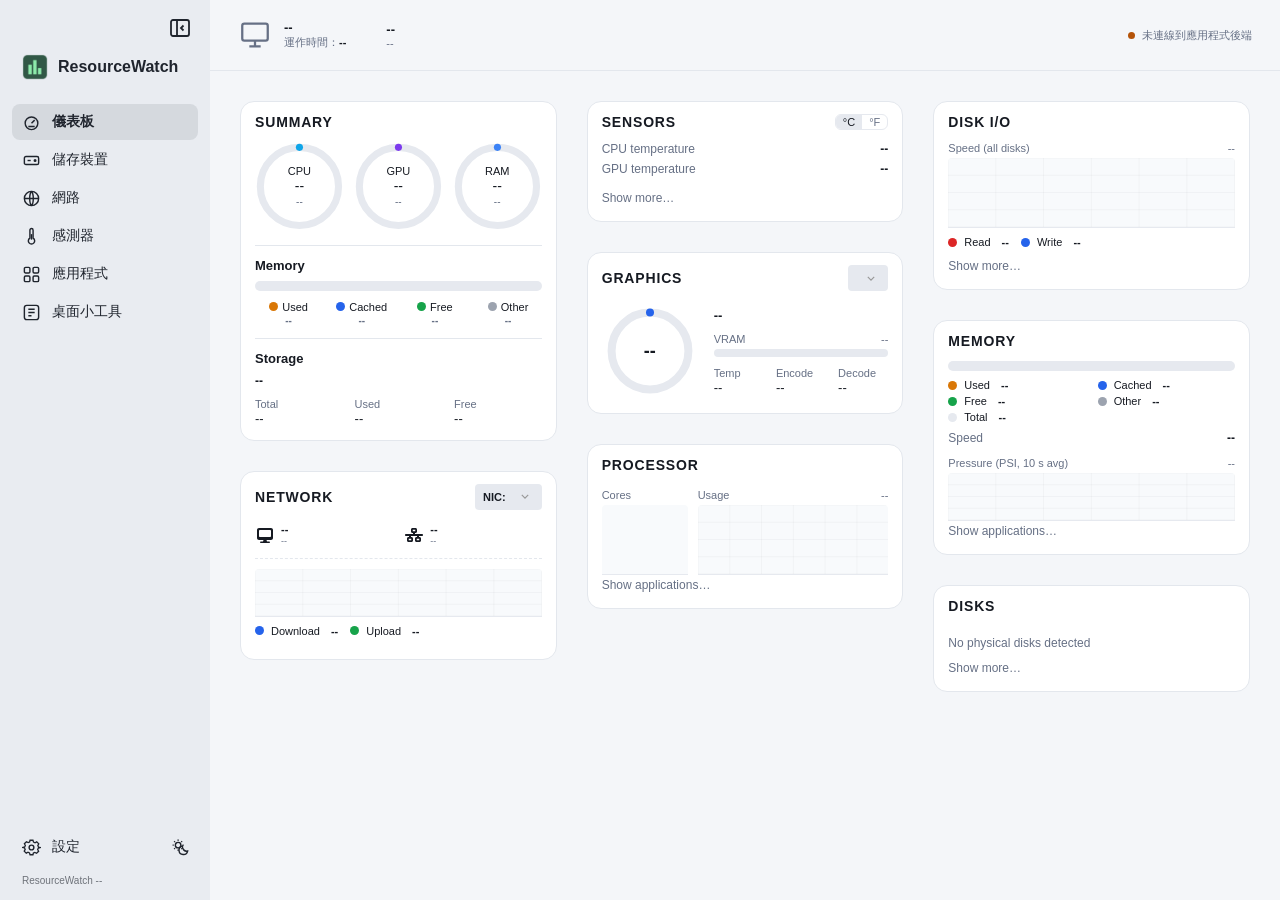
==== commit 42fb72b7: "feat: compact GPU picker; dashboard columns follow GPU text truncation GPU picker shows only GPU0/GP" ====
--- a/frontend/index.html
+++ b/frontend/index.html
@@ -121,7 +121,7 @@
         </section>
 
         <section class="card" aria-labelledby="networkTitle">
-          <h2 id="networkTitle">Network <label class="nic-pill">NIC: <select class="inline-select" data-setting-select="netInterface" data-all-label="all" aria-label="Network interface"></select></label></h2>
+          <h2 id="networkTitle">Network <label class="title-pill">NIC: <select class="inline-select" data-setting-select="netInterface" data-all-label="all" aria-label="Network interface"></select></label></h2>
           <div class="net-endpoints">
             <!-- Font Awesome Free 7.3.1 by @fontawesome - https://fontawesome.com License - https://fontawesome.com/license/free (Icons: CC BY 4.0) -->
             <div class="net-endpoint" title="This computer"><svg class="net-icon" viewBox="0 0 640 640" aria-hidden="true"><path d="M128 96C92.7 96 64 124.7 64 160L64 416C64 451.3 92.7 480 128 480L272 480L256 528L184 528C170.7 528 160 538.7 160 552C160 565.3 170.7 576 184 576L456 576C469.3 576 480 565.3 480 552C480 538.7 469.3 528 456 528L384 528L368 480L512 480C547.3 480 576 451.3 576 416L576 160C576 124.7 547.3 96 512 96L128 96zM160 160L480 160C497.7 160 512 174.3 512 192L512 352C512 369.7 497.7 384 480 384L160 384C142.3 384 128 369.7 128 352L128 192C128 174.3 142.3 160 160 160z"/></svg><div><strong data-bind="netIp">--</strong><small data-bind="netMac">--</small></div></div>
@@ -145,7 +145,7 @@
         </section>
 
         <section class="card" aria-labelledby="graphicsTitle">
-          <h2 id="graphicsTitle">Graphics <select class="inline-select card-picker" data-setting-select="gpuIndex" aria-label="Select GPU"></select></h2>
+          <h2 id="graphicsTitle">Graphics <label class="title-pill"><select class="inline-select" data-setting-select="gpuIndex" aria-label="Select GPU"></select></label></h2>
           <div class="graphics">
             <div class="gauge">
               <svg class="rings" viewBox="0 0 120 120" aria-hidden="true">
--- a/frontend/styles.css
+++ b/frontend/styles.css
@@ -4,69 +4,72 @@
  * (.app-main) is opaque and the sidebar is translucent only with data-glass="on". */
 :root {
   color-scheme: dark;
-  --bg: #26272b;
-  --sidebar: #1c1c1e;
-  --sidebar-glass: rgba(22, 22, 24, .7);
-  --sidebar-text: #e4e4e6;
-  --nav-hover: rgba(255, 255, 255, .07);
-  --nav-active: rgba(255, 255, 255, .13);
-  --card: #323338;
-  --card-border: #3d3f45;
-  --text: #f0f1f3;
-  --muted: #a3a6ad;
-  --track: #4a4c53;
-  --grid: rgba(255, 255, 255, .08);
-  --chart-bg: #2b2c31;
-  --focus: #7db3f0;
-  --cpu: #d554c8;
-  --gpu: #2f8ff0;
-  --ram: #f4b03e;
-  --net-down: #2f8ff0;
-  --net-up: #34c26d;
-  --mem-free: #34c26d;
-  --mem-other: #8e9198;
-  --sum-cpu: #5ac8fa;
-  --sum-gpu: #a463f2;
-  --sum-ram: #5b8def;
-  --disk-read: #e5484d;
-  --disk-write: #2f8ff0;
-  --ok: #68c887;
-  --warn: #e3b867;
-  --danger: #f0a19f;
+  /* Deep, slightly cool neutrals; cards one clear step above the background. */
+  --bg: #111318;
+  --sidebar: #0c0d11;
+  --sidebar-glass: rgba(12, 13, 17, .72);
+  --sidebar-text: #e6e8ed;
+  --nav-hover: rgba(255, 255, 255, .05);
+  --nav-active: rgba(255, 255, 255, .10);
+  --card: #1a1d23;
+  --card-border: #262a31;
+  --text: #e8eaef;
+  --muted: #8b919c;
+  --track: #2c3038;
+  --grid: rgba(255, 255, 255, .06);
+  --chart-bg: #15181d;
+  --area-opacity: .22;
+  --focus: #6ea8ff;
+  --cpu: #d66be8;
+  --gpu: #3d8bfd;
+  --ram: #f5b14c;
+  --net-down: #3d8bfd;
+  --net-up: #3ccf7e;
+  --mem-free: #3ccf7e;
+  --mem-other: #6b7280;
+  --sum-cpu: #4cc9f0;
+  --sum-gpu: #a970ff;
+  --sum-ram: #5b8cff;
+  --disk-read: #ff5c6c;
+  --disk-write: #3d8bfd;
+  --ok: #4ade80;
+  --warn: #fbbf24;
+  --danger: #f87171;
   --radius: 14px;
 }
 
 :root[data-theme="light"] {
   color-scheme: light;
-  --bg: #ecedf0;
-  --sidebar: #dedfe2;
-  --sidebar-glass: rgba(232, 233, 236, .72);
-  --sidebar-text: #2a2b2e;
-  --nav-hover: rgba(0, 0, 0, .05);
-  --nav-active: rgba(0, 0, 0, .1);
+  --bg: #f4f6f9;
+  --sidebar: #e9ecf1;
+  --sidebar-glass: rgba(236, 239, 244, .72);
+  --sidebar-text: #1f242d;
+  --nav-hover: rgba(15, 23, 42, .05);
+  --nav-active: rgba(15, 23, 42, .09);
   --card: #ffffff;
-  --card-border: #dcdde2;
-  --text: #1e2024;
-  --muted: #6a6e77;
-  --track: #dfe0e5;
-  --grid: rgba(0, 0, 0, .07);
-  --chart-bg: #f6f7f9;
-  --focus: #2f78d0;
-  --cpu: #b43aa8;
-  --gpu: #1f74cc;
-  --ram: #d48d12;
-  --net-down: #1f74cc;
-  --net-up: #1f9a51;
-  --mem-free: #1f9a51;
-  --mem-other: #9a9da4;
-  --sum-cpu: #1c9bd6;
-  --sum-gpu: #8240d4;
-  --sum-ram: #3b6fd6;
-  --disk-read: #c9343a;
-  --disk-write: #1f74cc;
-  --ok: #2e9a55;
-  --warn: #b98618;
-  --danger: #c0392b;
+  --card-border: #e3e7ed;
+  --text: #161a22;
+  --muted: #667085;
+  --track: #e6e9ef;
+  --grid: rgba(15, 23, 42, .06);
+  --chart-bg: #f8fafc;
+  --area-opacity: .16;
+  --focus: #2563eb;
+  --cpu: #b544c9;
+  --gpu: #2563eb;
+  --ram: #d97706;
+  --net-down: #2563eb;
+  --net-up: #16a34a;
+  --mem-free: #16a34a;
+  --mem-other: #9ca3af;
+  --sum-cpu: #0ea5e9;
+  --sum-gpu: #7c3aed;
+  --sum-ram: #3b82f6;
+  --disk-read: #dc2626;
+  --disk-write: #2563eb;
+  --ok: #16a34a;
+  --warn: #b45309;
+  --danger: #dc2626;
 }
 
 *, *::before, *::after { box-sizing: border-box; }
@@ -142,7 +145,6 @@
   font-size: 12px;
 }
 .inline-select:focus-visible { outline: 2px solid var(--focus); outline-offset: 1px; }
-.card-picker { margin-left: auto; font-weight: 500; letter-spacing: 0; }
 .battery-head { display: flex; align-items: center; gap: 12px; margin-bottom: 10px; font-size: 12px; }
 .battery-badge { padding: 1px 8px; border: 2px solid var(--text); border-radius: 6px; font-size: 14px; }
 .battery-status { margin-left: auto; color: var(--muted); }
@@ -227,28 +229,29 @@
 .gauges { display: grid; grid-template-columns: repeat(3, minmax(0, 1fr)); gap: 10px; padding-bottom: 14px; border-bottom: 1px solid var(--card-border); }
 .gauge-tile { position: relative; aspect-ratio: 1; max-width: 110px; width: 100%; margin: 0 auto; }
 .gauge-text { position: absolute; inset: 0; display: grid; place-content: center; text-align: center; line-height: 1.25; }
-.gauge-text span { font-size: 13px; }
-.gauge-text strong { font-size: 17px; font-weight: 500; }
-.gauge-text small { color: var(--muted); font-size: 11px; }
+.gauge-text span { font-size: 11px; }
+.gauge-text strong { font-size: 14px; font-weight: 500; }
+.gauge-text small { color: var(--muted); font-size: 10px; }
 .card .panel-sub { margin: 12px 0 8px; font-size: 13px; font-weight: 700; }
-.mem-legend { display: grid; grid-template-columns: repeat(4, minmax(0, 1fr)); gap: 6px; margin: 10px 0 0; padding: 0 0 12px; border-bottom: 1px solid var(--card-border); list-style: none; font-size: 12px; }
+.mem-legend { display: grid; grid-template-columns: repeat(4, minmax(0, 1fr)); gap: 6px; margin: 10px 0 0; padding: 0 0 12px; border-bottom: 1px solid var(--card-border); list-style: none; font-size: 11px; }
 .mem-legend li { display: grid; justify-items: center; gap: 2px; min-width: 0; }
-.mem-legend span { display: flex; align-items: center; gap: 6px; }
-.mem-legend strong { color: var(--muted); font-size: 11px; font-weight: 600; white-space: nowrap; }
+.mem-legend span { display: flex; align-items: center; gap: 4px; }
+.mem-legend strong { color: var(--muted); font-size: 10px; font-weight: 600; white-space: nowrap; }
 .storage-head { display: flex; align-items: center; justify-content: space-between; }
 .storage-name { margin: 0 0 6px; overflow: hidden; font-size: 12px; font-weight: 600; text-overflow: ellipsis; white-space: nowrap; }
 .pager svg { width: 18px; height: 18px; fill: currentColor; }
 .pager svg.flip { transform: scaleX(-1); }
 
 /* NETWORK: NIC picker, host / gateway endpoints */
-.nic-pill { display: inline-flex; align-items: center; gap: 4px; margin-left: auto; padding: 2px 8px; border-radius: 4px; background: var(--track); color: var(--text); font-size: 11px; font-weight: 600; letter-spacing: 0; }
-.nic-pill .inline-select { min-width: 0; max-width: 140px; padding-top: 0; padding-bottom: 0; border: 0; background-color: transparent; }
+/* Picker in a card title (NIC, GPU) */
+.title-pill { display: inline-flex; align-items: center; gap: 4px; margin-left: auto; padding: 2px 8px; border-radius: 4px; background: var(--track); color: var(--text); font-size: 11px; font-weight: 600; letter-spacing: 0; }
+.title-pill .inline-select { min-width: 0; max-width: 140px; padding-top: 0; padding-bottom: 0; border: 0; background-color: transparent; }
 .net-endpoints { display: grid; grid-template-columns: repeat(2, minmax(0, 1fr)); gap: 12px; margin-bottom: 10px; padding-bottom: 10px; border-bottom: 1px dashed var(--card-border); }
-.net-endpoint { display: flex; align-items: center; gap: 8px; min-width: 0; }
+.net-endpoint { display: flex; align-items: center; gap: 6px; min-width: 0; }
 .net-endpoint > div { display: grid; min-width: 0; line-height: 1.3; }
-.net-endpoint strong { overflow: hidden; font-size: 12px; font-weight: 600; text-overflow: ellipsis; white-space: nowrap; }
-.net-endpoint small { overflow: hidden; color: var(--muted); font-size: 10px; text-overflow: ellipsis; white-space: nowrap; }
-.net-icon { flex: none; width: 24px; height: 24px; fill: currentColor; }
+.net-endpoint strong { overflow: hidden; font-size: 11px; font-weight: 600; text-overflow: ellipsis; white-space: nowrap; }
+.net-endpoint small { overflow: hidden; color: var(--muted); font-size: 9px; text-overflow: ellipsis; white-space: nowrap; }
+.net-icon { flex: none; width: 20px; height: 20px; fill: currentColor; }
 
 .graphics { display: grid; grid-template-columns: 96px minmax(0, 1fr); gap: 16px; align-items: center; }
 .gauge { position: relative; width: 96px; height: 96px; }
@@ -284,7 +287,7 @@
 .plot--short { height: 48px; }
 .plot--tall { height: 200px; }
 .plot svg { display: block; width: 100%; height: 100%; }
-.plot .area { fill: var(--c); opacity: .35; }
+.plot .area { fill: var(--c); opacity: var(--area-opacity); }
 .plot .line { fill: none; stroke: var(--c); stroke-width: 1.6; vector-effect: non-scaling-stroke; }
 .plot .is-missing { display: none; }
 .grid-lines path { fill: none; stroke: var(--grid); stroke-width: .6; vector-effect: non-scaling-stroke; }
--- a/frontend/application.css
+++ b/frontend/application.css
@@ -96,8 +96,11 @@
 .app-page:not(.dashboard):not(.app-settings-page) { display: grid; gap: 14px; max-width: 900px; }
 
 /* Masonry-like dashboard: cards flow top-to-bottom through as many columns as fit. */
-.dashboard { columns: 3 300px; column-gap: 30px; padding: 30px; }
-.dashboard > .card > h2 { text-transform: uppercase; font-size: 16px; }
+/* Column count: 3 by default; app.js lowers it when text in the GRAPHICS card gets cut off. */
+.dashboard { column-count: 3; column-gap: 30px; padding: 30px; }
+.dashboard > .card { padding: 12px 14px 14px; }
+.dashboard > .card > h2 { text-transform: uppercase; font-size: 14px; }
+.dashboard .legend--row { gap: 4px 12px; font-size: 11px; }
 /* inline-block keeps each card's bottom margin with it instead of carrying it to the next column's top. */
 .dashboard > .card[hidden] { display: none; }
 .dashboard > .card { display: inline-block; width: 100%; margin-bottom: 30px; vertical-align: top; break-inside: avoid; }
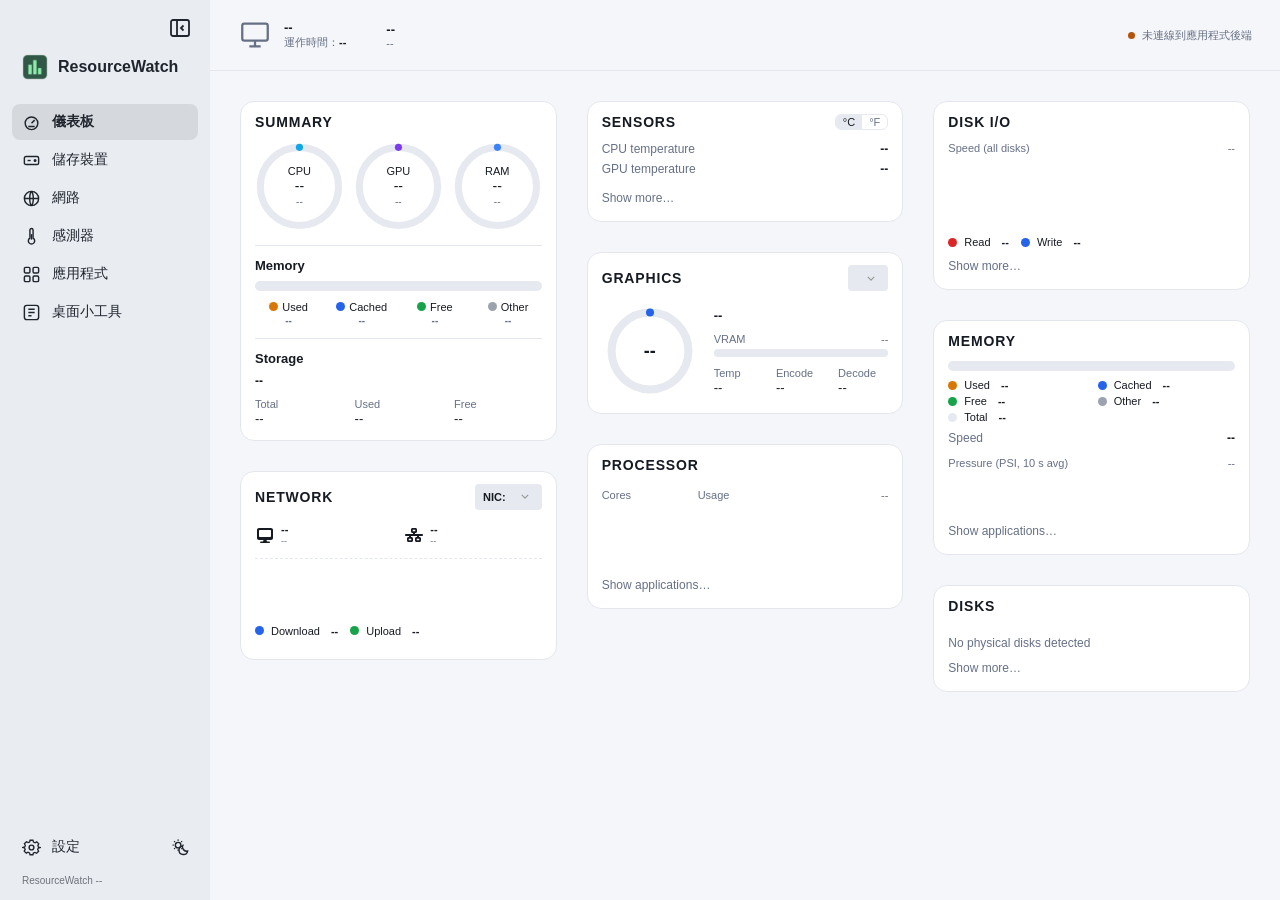
==== commit 5be887a3: "feat: bar-style history charts with mirrored pairs Charts draw one solid bar per sample in real pixe" ====
--- a/frontend/index.html
+++ b/frontend/index.html
@@ -127,7 +127,7 @@
             <div class="net-endpoint" title="This computer"><svg class="net-icon" viewBox="0 0 640 640" aria-hidden="true"><path d="M128 96C92.7 96 64 124.7 64 160L64 416C64 451.3 92.7 480 128 480L272 480L256 528L184 528C170.7 528 160 538.7 160 552C160 565.3 170.7 576 184 576L456 576C469.3 576 480 565.3 480 552C480 538.7 469.3 528 456 528L384 528L368 480L512 480C547.3 480 576 451.3 576 416L576 160C576 124.7 547.3 96 512 96L128 96zM160 160L480 160C497.7 160 512 174.3 512 192L512 352C512 369.7 497.7 384 480 384L160 384C142.3 384 128 369.7 128 352L128 192C128 174.3 142.3 160 160 160z"/></svg><div><strong data-bind="netIp">--</strong><small data-bind="netMac">--</small></div></div>
             <div class="net-endpoint" title="Gateway"><svg class="net-icon" viewBox="0 0 640 640" aria-hidden="true"><path d="M280 152L360 152L360 200L280 200L280 152zM272 96C245.5 96 224 117.5 224 144L224 208C224 234.5 245.5 256 272 256L288 256L288 288L64 288C46.3 288 32 302.3 32 320C32 337.7 46.3 352 64 352L160 352L160 384L144 384C117.5 384 96 405.5 96 432L96 496C96 522.5 117.5 544 144 544L240 544C266.5 544 288 522.5 288 496L288 432C288 405.5 266.5 384 240 384L224 384L224 352L416 352L416 384L400 384C373.5 384 352 405.5 352 432L352 496C352 522.5 373.5 544 400 544L496 544C522.5 544 544 522.5 544 496L544 432C544 405.5 522.5 384 496 384L480 384L480 352L576 352C593.7 352 608 337.7 608 320C608 302.3 593.7 288 576 288L352 288L352 256L368 256C394.5 256 416 234.5 416 208L416 144C416 117.5 394.5 96 368 96L272 96zM480 440L488 440L488 488L408 488L408 440L480 440zM224 440L232 440L232 488L152 488L152 440L224 440z"/></svg><div><strong data-bind="netGateway">--</strong><small data-bind="netGatewayMac">--</small></div></div>
           </div>
-          <div class="plot plot--short"><svg viewBox="0 0 300 100" preserveAspectRatio="none" role="img" aria-label="Network throughput history"><g class="grid-lines"></g><g data-chart="netDown" data-color="net-down"><path class="area"></path><path class="line"></path></g><g data-chart="netUp" data-color="net-up"><path class="area"></path><path class="line"></path></g></svg></div>
+          <div class="plot plot--short"><svg viewBox="0 0 300 100" preserveAspectRatio="none" role="img" aria-label="Network throughput history"><g data-chart="netDown" data-color="net-down"><path class="area"></path></g><g data-chart="netUp" data-color="net-up"><path class="area"></path></g></svg></div>
           <ul class="legend legend--row">
             <li><i class="dot" data-color="net-down"></i>Download<strong data-bind="netDownMbps">--</strong></li>
             <li><i class="dot" data-color="net-up"></i>Upload<strong data-bind="netUpMbps">--</strong></li>
@@ -171,7 +171,7 @@
           <div class="cpu-chart">
             <div><div class="chart-heading"><span>Cores</span></div><div class="core-bars" data-core-bars aria-label="Per-core usage"></div></div>
             <div><div class="chart-heading"><span>Usage</span><span data-bind="cpuUsage">--</span></div>
-          <div class="plot"><svg viewBox="0 0 300 100" preserveAspectRatio="none" role="img" aria-label="CPU usage history"><g class="grid-lines"></g><g data-chart="cpu" data-color="cpu"><path class="area"></path><path class="line"></path></g></svg></div></div>
+          <div class="plot"><svg viewBox="0 0 300 100" preserveAspectRatio="none" role="img" aria-label="CPU usage history"><g data-chart="cpu" data-color="cpu"><path class="area"></path></g></svg></div></div>
           </div>
           <dl class="rows proc-list" data-proc-list="cpu" aria-label="Top 5 by CPU"></dl>
           <button type="button" class="more-link" data-goto="apps">Show applications…</button>
@@ -180,7 +180,7 @@
         <section class="card" aria-labelledby="diskIoTitle">
           <h2 id="diskIoTitle">Disk I/O</h2>
           <div class="chart-heading"><span>Speed (all disks)</span><span data-bind="diskIoMax">--</span></div>
-          <div class="plot"><svg viewBox="0 0 300 100" preserveAspectRatio="none" role="img" aria-label="Disk read/write history"><g class="grid-lines"></g><g data-chart="diskWrite" data-color="disk-write"><path class="area"></path><path class="line"></path></g><g data-chart="diskRead" data-color="disk-read"><path class="area"></path><path class="line"></path></g></svg></div>
+          <div class="plot"><svg viewBox="0 0 300 100" preserveAspectRatio="none" role="img" aria-label="Disk read/write history"><g data-chart="diskWrite" data-color="disk-write"><path class="area"></path></g><g data-chart="diskRead" data-color="disk-read"><path class="area"></path></g></svg></div>
           <ul class="legend legend--row">
             <li><i class="dot" data-color="disk-read"></i>Read<strong data-bind="diskReadNow">--</strong></li>
             <li><i class="dot" data-color="disk-write"></i>Write<strong data-bind="diskWriteNow">--</strong></li>
@@ -202,7 +202,7 @@
           </ul>
           <dl class="rows"><div><dt>Speed</dt><dd data-bind="ramSpeed">--</dd></div></dl>
           <div class="chart-heading"><span>Pressure (PSI, 10 s avg)</span><span data-bind="memPressure">--</span></div>
-          <div class="plot plot--short"><svg viewBox="0 0 300 100" preserveAspectRatio="none" role="img" aria-label="Memory pressure history"><g class="grid-lines"></g><g data-chart="memPressure" data-color="ram"><path class="area"></path><path class="line"></path></g></svg></div>
+          <div class="plot plot--short"><svg viewBox="0 0 300 100" preserveAspectRatio="none" role="img" aria-label="Memory pressure history"><g data-chart="memPressure" data-color="ram"><path class="area"></path></g></svg></div>
           <dl class="rows proc-list" data-proc-list="memory" aria-label="Top 5 by memory"></dl>
           <button type="button" class="more-link" data-goto="apps">Show applications…</button>
         </section>
@@ -242,7 +242,7 @@
         <section class="card">
           <h2>磁碟 I/O</h2>
           <div class="chart-heading"><span>速度（所有硬碟）</span><span data-bind="diskIoMax">--</span></div>
-          <div class="plot plot--tall"><svg viewBox="0 0 300 100" preserveAspectRatio="none" role="img" aria-label="磁碟讀寫速度歷史圖表"><g class="grid-lines"></g><g data-chart="diskWrite" data-color="disk-write"><path class="area"></path><path class="line"></path></g><g data-chart="diskRead" data-color="disk-read"><path class="area"></path><path class="line"></path></g></svg></div>
+          <div class="plot plot--tall"><svg viewBox="0 0 300 100" preserveAspectRatio="none" role="img" aria-label="磁碟讀寫速度歷史圖表"><g data-chart="diskWrite" data-color="disk-write"><path class="area"></path></g><g data-chart="diskRead" data-color="disk-read"><path class="area"></path></g></svg></div>
           <ul class="legend legend--row">
             <li><i class="dot" data-color="disk-read"></i>讀取<strong data-bind="diskReadNow">--</strong></li>
             <li><i class="dot" data-color="disk-write"></i>寫入<strong data-bind="diskWriteNow">--</strong></li>
@@ -264,7 +264,7 @@
             <div><dt>上傳</dt><dd data-bind="netUp">--</dd></div>
           </dl>
           <div class="chart-heading"><span>速度</span><span data-bind="netMax">--</span></div>
-          <div class="plot plot--tall"><svg viewBox="0 0 300 100" preserveAspectRatio="none" role="img" aria-label="網路傳輸速度歷史圖表"><g class="grid-lines"></g><g data-chart="netDown" data-color="net-down"><path class="area"></path><path class="line"></path></g><g data-chart="netUp" data-color="net-up"><path class="area"></path><path class="line"></path></g></svg></div>
+          <div class="plot plot--tall"><svg viewBox="0 0 300 100" preserveAspectRatio="none" role="img" aria-label="網路傳輸速度歷史圖表"><g data-chart="netDown" data-color="net-down"><path class="area"></path></g><g data-chart="netUp" data-color="net-up"><path class="area"></path></g></svg></div>
           <ul class="legend legend--row">
             <li><i class="dot" data-color="net-down"></i>下載</li>
             <li><i class="dot" data-color="net-up"></i>上傳</li>
--- a/frontend/styles.css
+++ b/frontend/styles.css
@@ -16,9 +16,6 @@
   --text: #e8eaef;
   --muted: #8b919c;
   --track: #2c3038;
-  --grid: rgba(255, 255, 255, .06);
-  --chart-bg: #15181d;
-  --area-opacity: .22;
   --focus: #6ea8ff;
   --cpu: #d66be8;
   --gpu: #3d8bfd;
@@ -51,9 +48,6 @@
   --text: #161a22;
   --muted: #667085;
   --track: #e6e9ef;
-  --grid: rgba(15, 23, 42, .06);
-  --chart-bg: #f8fafc;
-  --area-opacity: .16;
   --focus: #2563eb;
   --cpu: #b544c9;
   --gpu: #2563eb;
@@ -277,20 +271,13 @@
   font-size: 11px;
 }
 
-.plot {
-  height: 70px;
-  overflow: hidden;
-  border-bottom: 1px solid var(--track);
-  background: var(--chart-bg);
-  border-radius: 4px 4px 0 0;
-}
+/* Bar charts (app.js barPath): solid bars, no grid or background. */
+.plot { height: 70px; overflow: hidden; }
 .plot--short { height: 48px; }
 .plot--tall { height: 200px; }
 .plot svg { display: block; width: 100%; height: 100%; }
-.plot .area { fill: var(--c); opacity: var(--area-opacity); }
-.plot .line { fill: none; stroke: var(--c); stroke-width: 1.6; vector-effect: non-scaling-stroke; }
+.plot .area { fill: var(--c); }
 .plot .is-missing { display: none; }
-.grid-lines path { fill: none; stroke: var(--grid); stroke-width: .6; vector-effect: non-scaling-stroke; }
 
 /* ---------------------------------------------------------------- per-core bars */
 .cpu-chart { display: grid; grid-template-columns: minmax(48px, 30%) minmax(0, 1fr); gap: 10px; }
@@ -300,9 +287,6 @@
   gap: 2px;
   height: 70px;
   padding: 0 2px;
-  border-bottom: 1px solid var(--track);
-  background: var(--chart-bg);
-  border-radius: 4px 4px 0 0;
 }
 .core-bars > span { flex: 1; min-width: 2px; height: 0; border-radius: 2px 2px 0 0; background: var(--cpu); }
 /* Transitions are non-composited (relayout/repaint every frame); at short intervals they would never stop. app.js sets data-motion. */
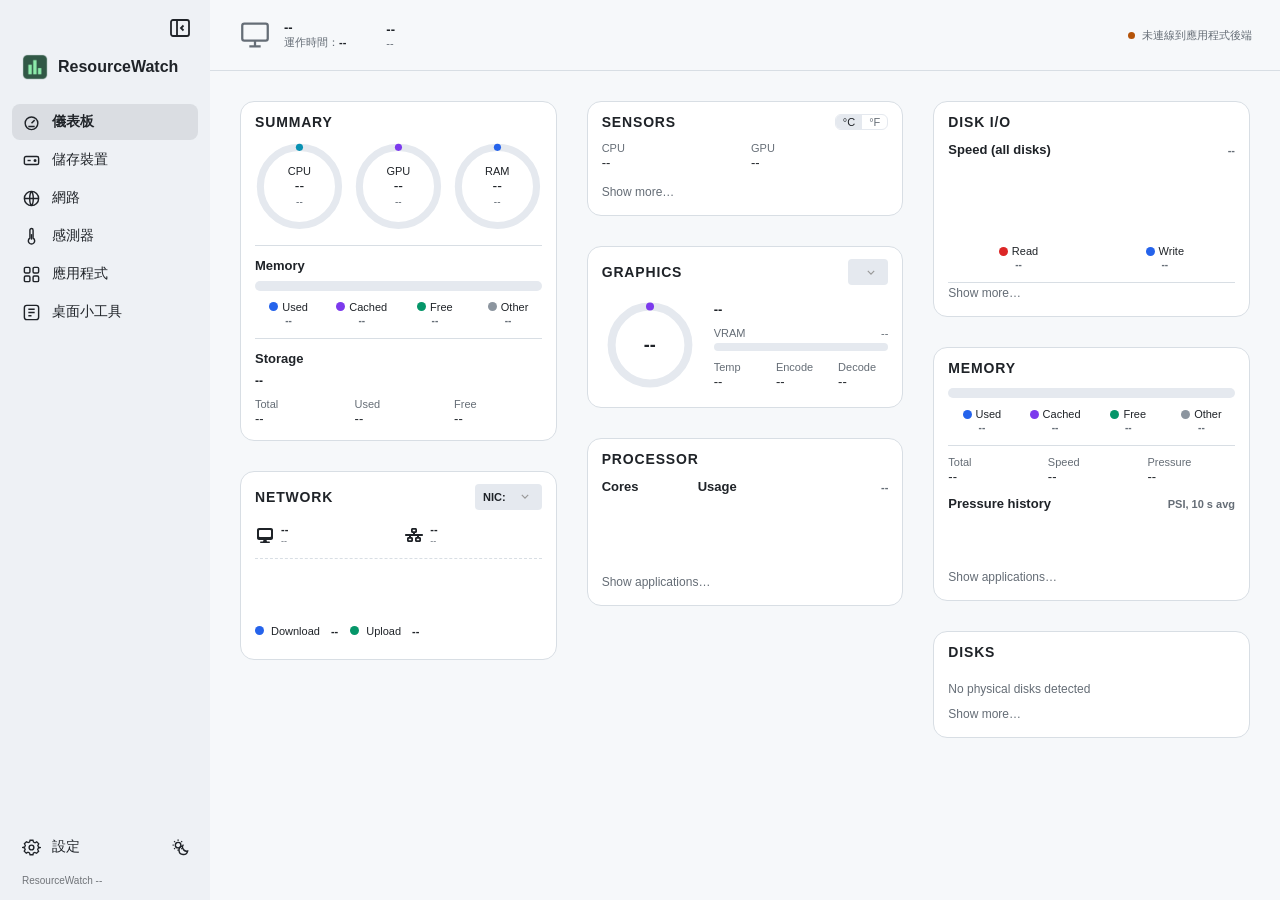
==== commit 1a4103d9: "style: dashboard panels reuse SUMMARY's section headings, legends and stat grids Co-Authored-By: Cla" ====
--- a/frontend/index.html
+++ b/frontend/index.html
@@ -136,10 +136,11 @@
 
         <section class="card" aria-labelledby="sensorsTitle">
           <h2 id="sensorsTitle">Sensors <span class="unit-toggle" role="group" aria-label="Temperature unit"><button type="button" data-temp-unit="c">°C</button><button type="button" data-temp-unit="f">°F</button></span></h2>
-          <dl class="rows">
-            <div><dt>CPU temperature</dt><dd data-bind="cpuTemp">--</dd></div>
-            <div><dt>GPU temperature</dt><dd data-bind="gpuTemp">--</dd></div>
-          </dl>
+          <dl class="kv">
+            <div><dt>CPU</dt><dd data-bind="cpuTemp">--</dd></div>
+            <div><dt>GPU</dt><dd data-bind="gpuTemp">--</dd></div>
+          </dl>
+          <h3 class="panel-sub panel-sub--rule">Details</h3>
           <dl class="rows sensor-list" data-sensor-list="8"></dl>
           <button type="button" class="more-link" data-goto="sensors">Show more…</button>
         </section>
@@ -169,21 +170,22 @@
         <section class="card" aria-labelledby="cpuTitle">
           <h2 id="cpuTitle">Processor</h2>
           <div class="cpu-chart">
-            <div><div class="chart-heading"><span>Cores</span></div><div class="core-bars" data-core-bars aria-label="Per-core usage"></div></div>
-            <div><div class="chart-heading"><span>Usage</span><span data-bind="cpuUsage">--</span></div>
+            <div><h3 class="panel-sub">Cores</h3><div class="core-bars" data-core-bars aria-label="Per-core usage"></div></div>
+            <div><h3 class="panel-sub">Usage<span class="panel-val" data-bind="cpuUsage">--</span></h3>
           <div class="plot"><svg viewBox="0 0 300 100" preserveAspectRatio="none" role="img" aria-label="CPU usage history"><g data-chart="cpu" data-color="cpu"><path class="area"></path></g></svg></div></div>
           </div>
+          <h3 class="panel-sub panel-sub--rule">Top processes</h3>
           <dl class="rows proc-list" data-proc-list="cpu" aria-label="Top 5 by CPU"></dl>
           <button type="button" class="more-link" data-goto="apps">Show applications…</button>
         </section>
 
         <section class="card" aria-labelledby="diskIoTitle">
           <h2 id="diskIoTitle">Disk I/O</h2>
-          <div class="chart-heading"><span>Speed (all disks)</span><span data-bind="diskIoMax">--</span></div>
+          <h3 class="panel-sub">Speed (all disks)<span class="panel-val" data-bind="diskIoMax">--</span></h3>
           <div class="plot"><svg viewBox="0 0 300 100" preserveAspectRatio="none" role="img" aria-label="Disk read/write history"><g data-chart="diskWrite" data-color="disk-write"><path class="area"></path></g><g data-chart="diskRead" data-color="disk-read"><path class="area"></path></g></svg></div>
-          <ul class="legend legend--row">
-            <li><i class="dot" data-color="disk-read"></i>Read<strong data-bind="diskReadNow">--</strong></li>
-            <li><i class="dot" data-color="disk-write"></i>Write<strong data-bind="diskWriteNow">--</strong></li>
+          <ul class="mem-legend mem-legend--2">
+            <li><span><i class="dot" data-color="disk-read"></i>Read</span><strong data-bind="diskReadNow">--</strong></li>
+            <li><span><i class="dot" data-color="disk-write"></i>Write</span><strong data-bind="diskWriteNow">--</strong></li>
           </ul>
           <button type="button" class="more-link" data-goto="storage">Show more…</button>
         </section>
@@ -193,16 +195,20 @@
           <div class="bar bar--wide bar--stack" role="img" aria-label="Memory composition">
             <span data-bar="ramApp" data-color="ram"></span><span data-bar="ramCache" data-color="mem-cache"></span><span data-bar="ramFree" data-color="mem-free"></span><span data-bar="ramOther" data-color="mem-other"></span>
           </div>
-          <ul class="legend legend--row legend--stack">
-            <li><i class="dot" data-color="ram"></i>Used<strong data-bind="ramApp">--</strong></li>
-            <li><i class="dot" data-color="mem-cache"></i>Cached<strong data-bind="ramCache">--</strong></li>
-            <li><i class="dot" data-color="mem-free"></i>Free<strong data-bind="ramFree">--</strong></li>
-            <li><i class="dot" data-color="mem-other"></i>Other<strong data-bind="ramOther">--</strong></li>
-            <li><i class="dot dot--track"></i>Total<strong data-bind="ramTotal">--</strong></li>
-          </ul>
-          <dl class="rows"><div><dt>Speed</dt><dd data-bind="ramSpeed">--</dd></div></dl>
-          <div class="chart-heading"><span>Pressure (PSI, 10 s avg)</span><span data-bind="memPressure">--</span></div>
+          <ul class="mem-legend">
+            <li><span><i class="dot" data-color="ram"></i>Used</span><strong data-bind="ramApp">--</strong></li>
+            <li><span><i class="dot" data-color="mem-cache"></i>Cached</span><strong data-bind="ramCache">--</strong></li>
+            <li><span><i class="dot" data-color="mem-free"></i>Free</span><strong data-bind="ramFree">--</strong></li>
+            <li><span><i class="dot" data-color="mem-other"></i>Other</span><strong data-bind="ramOther">--</strong></li>
+          </ul>
+          <dl class="kv kv--3">
+            <div><dt>Total</dt><dd data-bind="ramTotal">--</dd></div>
+            <div><dt>Speed</dt><dd data-bind="ramSpeed">--</dd></div>
+            <div><dt>Pressure</dt><dd data-bind="memPressure">--</dd></div>
+          </dl>
+          <h3 class="panel-sub">Pressure history<span class="panel-val">PSI, 10 s avg</span></h3>
           <div class="plot plot--short"><svg viewBox="0 0 300 100" preserveAspectRatio="none" role="img" aria-label="Memory pressure history"><g data-chart="memPressure" data-color="ram"><path class="area"></path></g></svg></div>
+          <h3 class="panel-sub panel-sub--rule">Top processes</h3>
           <dl class="rows proc-list" data-proc-list="memory" aria-label="Top 5 by memory"></dl>
           <button type="button" class="more-link" data-goto="apps">Show applications…</button>
         </section>
--- a/frontend/styles.css
+++ b/frontend/styles.css
@@ -5,30 +5,30 @@
 :root {
   color-scheme: dark;
   /* Deep, slightly cool neutrals; cards one clear step above the background. */
-  --bg: #111318;
-  --sidebar: #0c0d11;
-  --sidebar-glass: rgba(12, 13, 17, .72);
-  --sidebar-text: #e6e8ed;
+  --bg: #0d1117;
+  --sidebar: #090c10;
+  --sidebar-glass: rgba(9, 12, 16, .72);
+  --sidebar-text: #e6edf3;
   --nav-hover: rgba(255, 255, 255, .05);
   --nav-active: rgba(255, 255, 255, .10);
-  --card: #1a1d23;
-  --card-border: #262a31;
-  --text: #e8eaef;
-  --muted: #8b919c;
-  --track: #2c3038;
-  --focus: #6ea8ff;
-  --cpu: #d66be8;
-  --gpu: #3d8bfd;
-  --ram: #f5b14c;
-  --net-down: #3d8bfd;
-  --net-up: #3ccf7e;
-  --mem-free: #3ccf7e;
-  --mem-other: #6b7280;
-  --sum-cpu: #4cc9f0;
-  --sum-gpu: #a970ff;
-  --sum-ram: #5b8cff;
-  --disk-read: #ff5c6c;
-  --disk-write: #3d8bfd;
+  --card: #161b22;
+  --card-border: #222a35;
+  --text: #e6edf3;
+  --muted: #8b949e;
+  --track: #262e3a;
+  --focus: #58a6ff;
+  --cpu: #22d3ee;
+  --gpu: #a78bfa;
+  --ram: #60a5fa;
+  --net-down: #60a5fa;
+  --net-up: #34d399;
+  --mem-free: #34d399;
+  --mem-other: #6e7681;
+  --sum-cpu: #22d3ee;
+  --sum-gpu: #a78bfa;
+  --sum-ram: #60a5fa;
+  --disk-read: #f87171;
+  --disk-write: #60a5fa;
   --ok: #4ade80;
   --warn: #fbbf24;
   --danger: #f87171;
@@ -37,28 +37,28 @@
 
 :root[data-theme="light"] {
   color-scheme: light;
-  --bg: #f4f6f9;
-  --sidebar: #e9ecf1;
-  --sidebar-glass: rgba(236, 239, 244, .72);
-  --sidebar-text: #1f242d;
+  --bg: #f6f8fa;
+  --sidebar: #eef1f5;
+  --sidebar-glass: rgba(238, 241, 245, .72);
+  --sidebar-text: #1f2328;
   --nav-hover: rgba(15, 23, 42, .05);
   --nav-active: rgba(15, 23, 42, .09);
   --card: #ffffff;
-  --card-border: #e3e7ed;
-  --text: #161a22;
-  --muted: #667085;
-  --track: #e6e9ef;
-  --focus: #2563eb;
-  --cpu: #b544c9;
-  --gpu: #2563eb;
-  --ram: #d97706;
+  --card-border: #d8dee4;
+  --text: #1f2328;
+  --muted: #656d76;
+  --track: #e5e9ef;
+  --focus: #0969da;
+  --cpu: #0891b2;
+  --gpu: #7c3aed;
+  --ram: #2563eb;
   --net-down: #2563eb;
-  --net-up: #16a34a;
-  --mem-free: #16a34a;
-  --mem-other: #9ca3af;
-  --sum-cpu: #0ea5e9;
+  --net-up: #059669;
+  --mem-free: #059669;
+  --mem-other: #8c959f;
+  --sum-cpu: #0891b2;
   --sum-gpu: #7c3aed;
-  --sum-ram: #3b82f6;
+  --sum-ram: #2563eb;
   --disk-read: #dc2626;
   --disk-write: #2563eb;
   --ok: #16a34a;
@@ -227,10 +227,18 @@
 .gauge-text strong { font-size: 14px; font-weight: 500; }
 .gauge-text small { color: var(--muted); font-size: 10px; }
 .card .panel-sub { margin: 12px 0 8px; font-size: 13px; font-weight: 700; }
+.card .panel-sub { display: flex; align-items: center; justify-content: space-between; gap: 8px; }
+.card h2 + .panel-sub, .cpu-chart .panel-sub { margin-top: 0; }
+.panel-val { overflow: hidden; color: var(--muted); font-size: 11px; font-weight: 600; text-overflow: ellipsis; white-space: nowrap; }
+/* Section break like SUMMARY's dividers; hidden while the list under it is empty. */
+.panel-sub--rule { padding-top: 12px; border-top: 1px solid var(--card-border); }
+.panel-sub--rule:has(+ :empty) { display: none; }
+.panel-sub--rule + .proc-list, .panel-sub--rule + .sensor-list { margin-top: 0; padding-top: 0; border-top: 0; }
 .mem-legend { display: grid; grid-template-columns: repeat(4, minmax(0, 1fr)); gap: 6px; margin: 10px 0 0; padding: 0 0 12px; border-bottom: 1px solid var(--card-border); list-style: none; font-size: 11px; }
 .mem-legend li { display: grid; justify-items: center; gap: 2px; min-width: 0; }
 .mem-legend span { display: flex; align-items: center; gap: 4px; }
 .mem-legend strong { color: var(--muted); font-size: 10px; font-weight: 600; white-space: nowrap; }
+.mem-legend--2 { grid-template-columns: repeat(2, minmax(0, 1fr)); }
 .storage-head { display: flex; align-items: center; justify-content: space-between; }
 .storage-name { margin: 0 0 6px; overflow: hidden; font-size: 12px; font-weight: 600; text-overflow: ellipsis; white-space: nowrap; }
 .pager svg { width: 18px; height: 18px; fill: currentColor; }
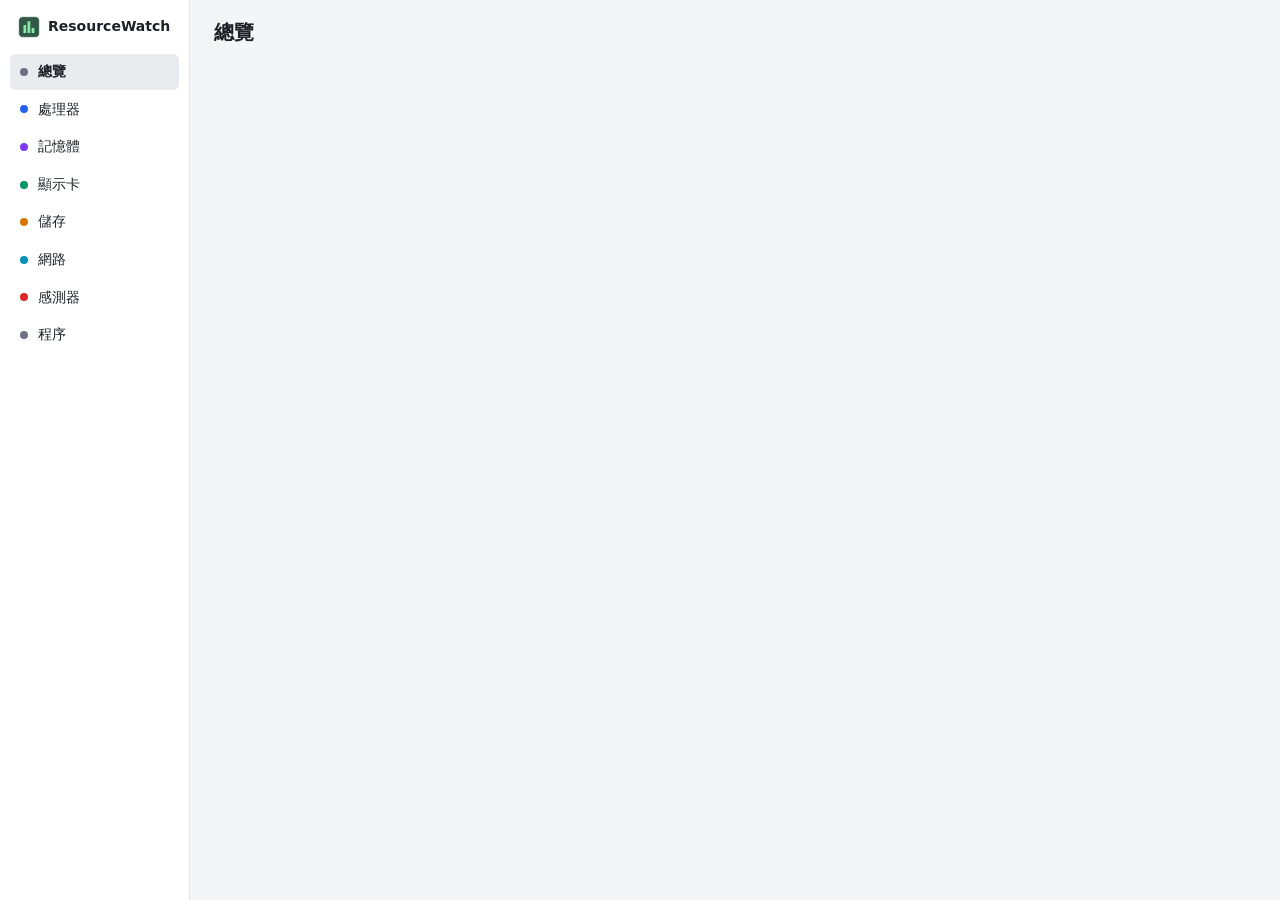
==== commit 7e8bb8f0: "feat: rewrite ResourceWatch v1.0.0 as a minimal Tauri app Drop crates/core, crates/app (Slint), kwin" ====
--- a/frontend/index.html
+++ b/frontend/index.html
@@ -1,388 +1,28 @@
 <!doctype html>
 <html lang="zh-Hant">
-
 <head>
   <meta charset="utf-8">
   <meta name="viewport" content="width=device-width, initial-scale=1">
-  <meta name="color-scheme" content="dark light">
   <title>ResourceWatch</title>
-  <link rel="stylesheet" href="./styles.css">
-  <link rel="stylesheet" href="./application.css">
-  <link rel="stylesheet" href="./settings.css">
-  <script src="./app.js" defer></script>
+  <link rel="stylesheet" href="style.css">
 </head>
-
 <body>
-  <div class="app-shell" id="appShell">
-    <aside class="app-sidebar" aria-label="主選單">
-      <div class="sidebar-top">
-        <button type="button" class="sidebar-toggle" id="sidebarToggle" aria-label="收合側欄" title="收合側欄" aria-expanded="true">
-          <svg viewBox="0 0 24 24" fill="none" stroke="currentColor" stroke-width="1.8" aria-hidden="true"><rect x="3" y="4" width="18" height="16" rx="2"/><path d="M9 4v16M15.5 9.5 13 12l2.5 2.5"/></svg>
-        </button>
-      </div>
-      <div class="app-brand"><img class="app-brand-icon" src="app-icon.png" alt="" width="26" height="26"><span>ResourceWatch</span></div>
-      <nav class="app-nav" aria-label="主導覽">
-        <button type="button" class="app-nav-item" id="navOverview">
-          <svg viewBox="0 0 24 24" fill="none" stroke="currentColor" stroke-width="1.8" aria-hidden="true"><circle cx="12" cy="13" r="8"/><path d="M12 13l4-4M8 17h8"/></svg>
-          <span>儀表板</span>
-        </button>
-        <button type="button" class="app-nav-item" id="navStorage">
-          <svg viewBox="0 0 24 24" fill="none" stroke="currentColor" stroke-width="1.8" aria-hidden="true"><rect x="3" y="7" width="18" height="10" rx="2"/><path d="M7 12h4"/><circle cx="16.5" cy="12" r="1"/></svg>
-          <span>儲存裝置</span>
-        </button>
-        <button type="button" class="app-nav-item" id="navNetwork">
-          <svg viewBox="0 0 24 24" fill="none" stroke="currentColor" stroke-width="1.8" aria-hidden="true"><circle cx="12" cy="12" r="9"/><path d="M3 12h18M12 3c3 3 3 15 0 18M12 3c-3 3-3 15 0 18"/></svg>
-          <span>網路</span>
-        </button>
-        <button type="button" class="app-nav-item" id="navSensors">
-          <svg viewBox="0 0 24 24" fill="none" stroke="currentColor" stroke-width="1.8" aria-hidden="true"><path d="M10 4a2 2 0 0 1 4 0v10a4 4 0 1 1-4 0Z"/><path d="M12 9v7"/></svg>
-          <span>感測器</span>
-        </button>
-        <button type="button" class="app-nav-item" id="navApps">
-          <svg viewBox="0 0 24 24" fill="none" stroke="currentColor" stroke-width="1.8" aria-hidden="true"><rect x="3" y="3" width="7" height="7" rx="1.5"/><rect x="14" y="3" width="7" height="7" rx="1.5"/><rect x="3" y="14" width="7" height="7" rx="1.5"/><rect x="14" y="14" width="7" height="7" rx="1.5"/></svg>
-          <span>應用程式</span>
-        </button>
-        <button type="button" class="app-nav-item" id="navWidgets">
-          <svg viewBox="0 0 24 24" fill="none" stroke="currentColor" stroke-width="1.8" aria-hidden="true"><rect x="3" y="3" width="18" height="18" rx="3"/><path d="M8 8h8M8 12h8M8 16h4"/></svg>
-          <span>桌面小工具</span>
-        </button>
-      </nav>
-      <div class="app-sidebar-bottom">
-        <div class="app-sidebar-row">
-          <button type="button" class="app-nav-item" id="navSettings">
-            <svg viewBox="0 0 24 24" fill="none" stroke="currentColor" stroke-width="1.8" aria-hidden="true"><circle cx="12" cy="12" r="3"/><path d="M10 2h4l.8 2.6 2 .9 2.4-1.3 2.8 2.8-1.3 2.4.9 2L24 12l-2.6.8-.9 2 1.3 2.4-2.8 2.8-2.4-1.3-2 .9L14 22h-4l-.8-2.6-2-.9-2.4 1.3L2 17l1.3-2.4-.9-2L0 12l2.6-.8.9-2L2.2 6.8 5 4l2.4 1.3 2-.9Z" transform="translate(1 1) scale(.917)"/></svg>
-            <span>設定</span>
-          </button>
-          <button type="button" class="theme-toggle" id="themeToggle" aria-label="切換淺色／深色主題" title="切換淺色／深色主題">
-            <svg viewBox="0 0 24 24" fill="none" stroke="currentColor" stroke-width="1.8" aria-hidden="true"><circle cx="9" cy="9" r="3.5"/><path d="M9 2v1.5M9 14.5V16M2 9h1.5M14.5 9H16M4 4l1 1M13 13l1 1M4 14l1-1M13 5l1-1"/><path d="M21 16.5A5.5 5.5 0 0 1 14.5 10a5.5 5.5 0 1 0 6.5 6.5Z"/></svg>
-          </button>
-        </div>
-        <span class="app-sidebar-version">ResourceWatch <span data-bind="version">--</span></span>
-      </div>
-    </aside>
-
-    <div class="app-main">
-      <header class="app-header">
-        <h1 class="visually-hidden" data-bind="pageTitle">儀表板</h1>
-        <div class="host-block">
-          <svg class="host-icon" viewBox="0 0 24 24" fill="none" stroke="currentColor" stroke-width="1.6" aria-hidden="true"><rect x="3" y="4" width="18" height="12" rx="1.5"/><path d="M8 20h8M12 16v4"/></svg>
-          <div><strong data-bind="hostname">--</strong><span>運作時間：<b data-bind="uptime">--</b></span></div>
-        </div>
-        <div class="host-block host-block--model">
-          <div><strong data-bind="machineModel">--</strong><span data-bind="cpuName">--</span></div>
-        </div>
-        <span class="app-live-label" id="appLiveStatus" role="status">等待監控資料</span>
-      </header>
-
-      <p class="mock-banner" id="mockBanner" hidden>目前顯示的是<strong>模擬資料</strong>，不是本機硬體的實際量測值。</p>
-
-      <!-- Dashboard -->
-      <main class="app-page dashboard" id="overviewPage" aria-label="Dashboard">
-        <section class="card" aria-labelledby="summaryTitle">
-          <h2 id="summaryTitle">Summary</h2>
-          <div class="gauges">
-            <div class="gauge-tile">
-              <svg class="rings" viewBox="0 0 100 100" aria-hidden="true"><circle class="ring-track" cx="50" cy="50" r="44"/><circle class="ring-value" data-ring="cpu" data-color="sum-cpu" cx="50" cy="50" r="44" pathLength="100"/></svg>
-              <div class="gauge-text"><span>CPU</span><strong data-bind="cpuTemp">--</strong><small data-bind="cpuSpeed">--</small></div>
-            </div>
-            <div class="gauge-tile">
-              <svg class="rings" viewBox="0 0 100 100" aria-hidden="true"><circle class="ring-track" cx="50" cy="50" r="44"/><circle class="ring-value" data-ring="gpu" data-color="sum-gpu" cx="50" cy="50" r="44" pathLength="100"/></svg>
-              <div class="gauge-text"><span>GPU</span><strong data-bind="gpuTemp">--</strong><small data-bind="gpuClock">--</small></div>
-            </div>
-            <div class="gauge-tile">
-              <svg class="rings" viewBox="0 0 100 100" aria-hidden="true"><circle class="ring-track" cx="50" cy="50" r="44"/><circle class="ring-value" data-ring="ram" data-color="sum-ram" cx="50" cy="50" r="44" pathLength="100"/></svg>
-              <div class="gauge-text"><span>RAM</span><strong data-bind="ramUsage">--</strong><small data-bind="ramTotal">--</small></div>
-            </div>
-          </div>
-          <h3 class="panel-sub">Memory</h3>
-          <div class="bar bar--wide bar--stack" role="img" aria-label="Memory composition">
-            <span data-bar="ramApp" data-color="ram"></span><span data-bar="ramCache" data-color="mem-cache"></span><span data-bar="ramFree" data-color="mem-free"></span><span data-bar="ramOther" data-color="mem-other"></span>
-          </div>
-          <ul class="mem-legend">
-            <li><span><i class="dot" data-color="ram"></i>Used</span><strong data-bind="ramApp">--</strong></li>
-            <li><span><i class="dot" data-color="mem-cache"></i>Cached</span><strong data-bind="ramCache">--</strong></li>
-            <li><span><i class="dot" data-color="mem-free"></i>Free</span><strong data-bind="ramFree">--</strong></li>
-            <li><span><i class="dot" data-color="mem-other"></i>Other</span><strong data-bind="ramOther">--</strong></li>
-          </ul>
-          <h3 class="panel-sub storage-head">
-            <span>Storage</span>
-            <span class="pager">
-              <!-- Font Awesome Free 7.3.1 by @fontawesome - https://fontawesome.com License - https://fontawesome.com/license/free (Icons: CC BY 4.0) -->
-              <button type="button" data-disk-step="-1" aria-label="Previous disk" hidden><svg viewBox="0 0 640 640" class="flip" aria-hidden="true"><path d="M441.3 299.8C451.5 312.4 450.8 330.9 439.1 342.6L311.1 470.6C301.9 479.8 288.2 482.5 276.2 477.5C264.2 472.5 256.5 460.9 256.5 448L256.5 192C256.5 179.1 264.3 167.4 276.3 162.4C288.3 157.4 302 160.2 311.2 169.3L439.2 297.3L441.4 299.7z"/></svg></button>
-              <button type="button" data-disk-step="1" aria-label="Next disk" hidden><svg viewBox="0 0 640 640" aria-hidden="true"><path d="M441.3 299.8C451.5 312.4 450.8 330.9 439.1 342.6L311.1 470.6C301.9 479.8 288.2 482.5 276.2 477.5C264.2 472.5 256.5 460.9 256.5 448L256.5 192C256.5 179.1 264.3 167.4 276.3 162.4C288.3 157.4 302 160.2 311.2 169.3L439.2 297.3L441.4 299.7z"/></svg></button>
-            </span>
-          </h3>
-          <p class="storage-name" data-bind="sumDiskName">--</p>
-          <dl class="kv kv--3">
-            <div><dt>Total</dt><dd data-bind="sumDiskTotal">--</dd></div>
-            <div><dt>Used</dt><dd data-bind="sumDiskUsed">--</dd></div>
-            <div><dt>Free</dt><dd data-bind="sumDiskFree">--</dd></div>
-          </dl>
-        </section>
-
-        <section class="card" aria-labelledby="networkTitle">
-          <h2 id="networkTitle">Network <label class="title-pill">NIC: <select class="inline-select" data-setting-select="netInterface" data-all-label="all" aria-label="Network interface"></select></label></h2>
-          <div class="net-endpoints">
-            <!-- Font Awesome Free 7.3.1 by @fontawesome - https://fontawesome.com License - https://fontawesome.com/license/free (Icons: CC BY 4.0) -->
-            <div class="net-endpoint" title="This computer"><svg class="net-icon" viewBox="0 0 640 640" aria-hidden="true"><path d="M128 96C92.7 96 64 124.7 64 160L64 416C64 451.3 92.7 480 128 480L272 480L256 528L184 528C170.7 528 160 538.7 160 552C160 565.3 170.7 576 184 576L456 576C469.3 576 480 565.3 480 552C480 538.7 469.3 528 456 528L384 528L368 480L512 480C547.3 480 576 451.3 576 416L576 160C576 124.7 547.3 96 512 96L128 96zM160 160L480 160C497.7 160 512 174.3 512 192L512 352C512 369.7 497.7 384 480 384L160 384C142.3 384 128 369.7 128 352L128 192C128 174.3 142.3 160 160 160z"/></svg><div><strong data-bind="netIp">--</strong><small data-bind="netMac">--</small></div></div>
-            <div class="net-endpoint" title="Gateway"><svg class="net-icon" viewBox="0 0 640 640" aria-hidden="true"><path d="M280 152L360 152L360 200L280 200L280 152zM272 96C245.5 96 224 117.5 224 144L224 208C224 234.5 245.5 256 272 256L288 256L288 288L64 288C46.3 288 32 302.3 32 320C32 337.7 46.3 352 64 352L160 352L160 384L144 384C117.5 384 96 405.5 96 432L96 496C96 522.5 117.5 544 144 544L240 544C266.5 544 288 522.5 288 496L288 432C288 405.5 266.5 384 240 384L224 384L224 352L416 352L416 384L400 384C373.5 384 352 405.5 352 432L352 496C352 522.5 373.5 544 400 544L496 544C522.5 544 544 522.5 544 496L544 432C544 405.5 522.5 384 496 384L480 384L480 352L576 352C593.7 352 608 337.7 608 320C608 302.3 593.7 288 576 288L352 288L352 256L368 256C394.5 256 416 234.5 416 208L416 144C416 117.5 394.5 96 368 96L272 96zM480 440L488 440L488 488L408 488L408 440L480 440zM224 440L232 440L232 488L152 488L152 440L224 440z"/></svg><div><strong data-bind="netGateway">--</strong><small data-bind="netGatewayMac">--</small></div></div>
-          </div>
-          <div class="plot plot--short"><svg viewBox="0 0 300 100" preserveAspectRatio="none" role="img" aria-label="Network throughput history"><g data-chart="netDown" data-color="net-down"><path class="area"></path></g><g data-chart="netUp" data-color="net-up"><path class="area"></path></g></svg></div>
-          <ul class="legend legend--row">
-            <li><i class="dot" data-color="net-down"></i>Download<strong data-bind="netDownMbps">--</strong></li>
-            <li><i class="dot" data-color="net-up"></i>Upload<strong data-bind="netUpMbps">--</strong></li>
-          </ul>
-        </section>
-
-        <section class="card" aria-labelledby="sensorsTitle">
-          <h2 id="sensorsTitle">Sensors <span class="unit-toggle" role="group" aria-label="Temperature unit"><button type="button" data-temp-unit="c">°C</button><button type="button" data-temp-unit="f">°F</button></span></h2>
-          <dl class="kv">
-            <div><dt>CPU</dt><dd data-bind="cpuTemp">--</dd></div>
-            <div><dt>GPU</dt><dd data-bind="gpuTemp">--</dd></div>
-          </dl>
-          <h3 class="panel-sub panel-sub--rule">Details</h3>
-          <dl class="rows sensor-list" data-sensor-list="8"></dl>
-          <button type="button" class="more-link" data-goto="sensors">Show more…</button>
-        </section>
-
-        <section class="card" aria-labelledby="graphicsTitle">
-          <h2 id="graphicsTitle">Graphics <label class="title-pill"><select class="inline-select" data-setting-select="gpuIndex" aria-label="Select GPU"></select></label></h2>
-          <div class="graphics">
-            <div class="gauge">
-              <svg class="rings" viewBox="0 0 120 120" aria-hidden="true">
-                <circle class="ring-track ring-track--thick" cx="60" cy="60" r="48"/><circle class="ring-value ring-value--thick" data-ring="gpu" data-color="gpu" cx="60" cy="60" r="48" pathLength="100"/>
-              </svg>
-              <strong class="gauge-label" data-bind="gpuUsage">--</strong>
-            </div>
-            <div class="graphics-info">
-              <strong class="device-name" data-bind="gpuName">--</strong>
-              <div class="bar-label"><span>VRAM</span><span data-bind="gpuVram">--</span></div>
-              <div class="bar"><span data-bar="vram" data-color="gpu"></span></div>
-              <dl class="kv kv--3">
-                <div><dt>Temp</dt><dd data-bind="gpuTemp">--</dd></div>
-                <div><dt>Encode</dt><dd data-bind="encoder">--</dd></div>
-                <div><dt>Decode</dt><dd data-bind="decoder">--</dd></div>
-              </dl>
-            </div>
-          </div>
-        </section>
-
-        <section class="card" aria-labelledby="cpuTitle">
-          <h2 id="cpuTitle">Processor</h2>
-          <div class="cpu-chart">
-            <div><h3 class="panel-sub">Cores</h3><div class="core-bars" data-core-bars aria-label="Per-core usage"></div></div>
-            <div><h3 class="panel-sub">Usage<span class="panel-val" data-bind="cpuUsage">--</span></h3>
-          <div class="plot"><svg viewBox="0 0 300 100" preserveAspectRatio="none" role="img" aria-label="CPU usage history"><g data-chart="cpu" data-color="cpu"><path class="area"></path></g></svg></div></div>
-          </div>
-          <h3 class="panel-sub panel-sub--rule">Top processes</h3>
-          <dl class="rows proc-list" data-proc-list="cpu" aria-label="Top 5 by CPU"></dl>
-          <button type="button" class="more-link" data-goto="apps">Show applications…</button>
-        </section>
-
-        <section class="card" aria-labelledby="diskIoTitle">
-          <h2 id="diskIoTitle">Disk I/O</h2>
-          <h3 class="panel-sub">Speed (all disks)<span class="panel-val" data-bind="diskIoMax">--</span></h3>
-          <div class="plot"><svg viewBox="0 0 300 100" preserveAspectRatio="none" role="img" aria-label="Disk read/write history"><g data-chart="diskWrite" data-color="disk-write"><path class="area"></path></g><g data-chart="diskRead" data-color="disk-read"><path class="area"></path></g></svg></div>
-          <ul class="mem-legend mem-legend--2">
-            <li><span><i class="dot" data-color="disk-read"></i>Read</span><strong data-bind="diskReadNow">--</strong></li>
-            <li><span><i class="dot" data-color="disk-write"></i>Write</span><strong data-bind="diskWriteNow">--</strong></li>
-          </ul>
-          <button type="button" class="more-link" data-goto="storage">Show more…</button>
-        </section>
-
-        <section class="card" aria-labelledby="memoryTitle">
-          <h2 id="memoryTitle">Memory</h2>
-          <div class="bar bar--wide bar--stack" role="img" aria-label="Memory composition">
-            <span data-bar="ramApp" data-color="ram"></span><span data-bar="ramCache" data-color="mem-cache"></span><span data-bar="ramFree" data-color="mem-free"></span><span data-bar="ramOther" data-color="mem-other"></span>
-          </div>
-          <ul class="mem-legend">
-            <li><span><i class="dot" data-color="ram"></i>Used</span><strong data-bind="ramApp">--</strong></li>
-            <li><span><i class="dot" data-color="mem-cache"></i>Cached</span><strong data-bind="ramCache">--</strong></li>
-            <li><span><i class="dot" data-color="mem-free"></i>Free</span><strong data-bind="ramFree">--</strong></li>
-            <li><span><i class="dot" data-color="mem-other"></i>Other</span><strong data-bind="ramOther">--</strong></li>
-          </ul>
-          <dl class="kv kv--3">
-            <div><dt>Total</dt><dd data-bind="ramTotal">--</dd></div>
-            <div><dt>Speed</dt><dd data-bind="ramSpeed">--</dd></div>
-            <div><dt>Pressure</dt><dd data-bind="memPressure">--</dd></div>
-          </dl>
-          <h3 class="panel-sub">Pressure history<span class="panel-val">PSI, 10 s avg</span></h3>
-          <div class="plot plot--short"><svg viewBox="0 0 300 100" preserveAspectRatio="none" role="img" aria-label="Memory pressure history"><g data-chart="memPressure" data-color="ram"><path class="area"></path></g></svg></div>
-          <h3 class="panel-sub panel-sub--rule">Top processes</h3>
-          <dl class="rows proc-list" data-proc-list="memory" aria-label="Top 5 by memory"></dl>
-          <button type="button" class="more-link" data-goto="apps">Show applications…</button>
-        </section>
-
-        <section class="card" aria-labelledby="disksTitle">
-          <h2 id="disksTitle">Disks</h2>
-          <div class="disk-list" data-disk-list aria-label="Physical disks"></div>
-          <p class="empty-note" data-disk-empty>No physical disks detected</p>
-          <button type="button" class="more-link" data-goto="storage">Show more…</button>
-        </section>
-
-        <section class="card" id="batteryCard" aria-labelledby="batteryTitle" hidden>
-          <h2 id="batteryTitle">Battery</h2>
-          <div class="battery-head">
-            <strong class="battery-badge" data-bind="batteryPercent">--</strong>
-            <span data-bind="batteryTime">--</span>
-            <span class="battery-status" data-bind="batteryStatus">--</span>
-          </div>
-          <div class="bar bar--wide"><span data-bar="battery" data-color="mem-free"></span></div>
-          <dl class="kv kv--3">
-            <div><dt>Health</dt><dd data-bind="batteryHealth">--</dd></div>
-            <div><dt>Cycles</dt><dd data-bind="batteryCycles">--</dd></div>
-            <div><dt>Current</dt><dd data-bind="batteryNow">--</dd></div>
-            <div><dt>Full</dt><dd data-bind="batteryFull">--</dd></div>
-            <div><dt>Design</dt><dd data-bind="batteryDesign">--</dd></div>
-          </dl>
-        </section>
-      </main>
-
-      <!-- Storage -->
-      <section class="app-page" id="storagePage" hidden aria-label="儲存裝置">
-        <section class="card">
-          <h2>實體硬碟</h2>
-          <div class="disk-list disk-list--detail" data-disk-list></div>
-          <p class="empty-note" data-disk-empty>未偵測到實體硬碟</p>
-        </section>
-        <section class="card">
-          <h2>磁碟 I/O</h2>
-          <div class="chart-heading"><span>速度（所有硬碟）</span><span data-bind="diskIoMax">--</span></div>
-          <div class="plot plot--tall"><svg viewBox="0 0 300 100" preserveAspectRatio="none" role="img" aria-label="磁碟讀寫速度歷史圖表"><g data-chart="diskWrite" data-color="disk-write"><path class="area"></path></g><g data-chart="diskRead" data-color="disk-read"><path class="area"></path></g></svg></div>
-          <ul class="legend legend--row">
-            <li><i class="dot" data-color="disk-read"></i>讀取<strong data-bind="diskReadNow">--</strong></li>
-            <li><i class="dot" data-color="disk-write"></i>寫入<strong data-bind="diskWriteNow">--</strong></li>
-          </ul>
-        </section>
-      </section>
-
-      <!-- Network -->
-      <section class="app-page" id="networkPage" hidden aria-label="網路">
-        <section class="card">
-          <h2>網路</h2>
-          <dl class="rows">
-            <div><dt>介面</dt><dd><select class="inline-select" data-setting-select="netInterface" aria-label="網路介面"></select></dd></div>
-            <div><dt>使用中</dt><dd data-bind="netInterfaceName">--</dd></div>
-            <div><dt>IPv4</dt><dd data-bind="netIp">--</dd></div>
-            <div><dt>MAC</dt><dd data-bind="netMac">--</dd></div>
-            <div><dt>閘道</dt><dd data-bind="netGateway">--</dd></div>
-            <div><dt>下載</dt><dd data-bind="netDown">--</dd></div>
-            <div><dt>上傳</dt><dd data-bind="netUp">--</dd></div>
-          </dl>
-          <div class="chart-heading"><span>速度</span><span data-bind="netMax">--</span></div>
-          <div class="plot plot--tall"><svg viewBox="0 0 300 100" preserveAspectRatio="none" role="img" aria-label="網路傳輸速度歷史圖表"><g data-chart="netDown" data-color="net-down"><path class="area"></path></g><g data-chart="netUp" data-color="net-up"><path class="area"></path></g></svg></div>
-          <ul class="legend legend--row">
-            <li><i class="dot" data-color="net-down"></i>下載</li>
-            <li><i class="dot" data-color="net-up"></i>上傳</li>
-          </ul>
-        </section>
-      </section>
-
-      <!-- Sensors -->
-      <section class="app-page" id="sensorsPage" hidden aria-label="感測器">
-        <section class="card">
-          <h2>溫度 <span class="unit-toggle" role="group" aria-label="溫度單位"><button type="button" data-temp-unit="c">°C</button><button type="button" data-temp-unit="f">°F</button></span></h2>
-          <dl class="rows">
-            <div><dt>CPU（<span data-bind="cpuName">--</span>）</dt><dd data-bind="cpuTemp">--</dd></div>
-            <div><dt>GPU（<span data-bind="gpuName">--</span>）</dt><dd data-bind="gpuTemp">--</dd></div>
-          </dl>
-        </section>
-        <section class="card">
-          <h2>所有感測器（hwmon）</h2>
-          <dl class="rows sensor-list" data-sensor-list="all"></dl>
-          <p class="empty-note" data-sensor-empty>未偵測到 hwmon 感測器</p>
-        </section>
-        <section class="card">
-          <h2>時脈</h2>
-          <dl class="rows"><div><dt>CPU 平均時脈</dt><dd data-bind="cpuSpeed">--</dd></div></dl>
-        </section>
-      </section>
-
-      <!-- Applications (process list) -->
-      <section class="app-page" id="appsPage" hidden aria-label="應用程式">
-        <section class="card">
-          <h2>應用程式 <span class="card-count" data-bind="procCount">--</span></h2>
-          <table class="proc-table">
-            <thead><tr>
-              <th scope="col">名稱</th><th scope="col">PID</th>
-              <th scope="col"><button type="button" data-proc-sort="cpu">CPU</button></th>
-              <th scope="col"><button type="button" data-proc-sort="memory">記憶體</button></th>
-            </tr></thead>
-            <tbody data-proc-table></tbody>
-          </table>
-        </section>
-      </section>
-
-      <!-- Desktop widget: reserved entry only -->
-      <section class="app-page" id="widgetsPage" hidden aria-labelledby="widgetsTitle">
-        <section class="card widget-info">
-          <h2 id="widgetsTitle">桌面小工具</h2>
-          <p>此頁面為預留入口。Plasma 桌面小工具將在後續階段實作；目前這個應用程式<strong>無法建立或控制</strong> Plasma 桌面小工具。</p>
-          <p>舊版 Plasma 小工具仍可從 KDE 桌面「新增小工具」加入，它與本應用程式各自獨立運作。</p>
-        </section>
-      </section>
-
-      <!-- Settings -->
-      <section class="app-page app-settings-page" id="settingsPage" hidden aria-label="設定">
-        <section class="settings-card" aria-labelledby="refreshHeading">
-          <h3 id="refreshHeading">監控更新排程</h3>
-          <p class="settings-explainer">所有即時監控、歷史圖表與畫面推送共用一組更新間隔。預設 500 ms，範圍 100–10000 ms、步進 50 ms；實際感測器更新率仍受硬體與驅動限制。</p>
-          <div class="field-grid">
-            <label class="field" for="updateInterval">
-              <span class="field-label">統一更新間隔</span>
-              <span class="field-hint">CPU、GPU、VRAM、RAM、磁碟、網路、歷史圖表及畫面共用</span>
-              <span class="input-unit"><input id="updateInterval" name="updateInterval" type="number" min="100" max="10000" step="50" value="500" required><span>ms</span></span>
-              <span class="field-error" id="updateIntervalError" role="alert"></span>
-            </label>
-            <label class="field" for="historyPoints">
-              <span class="field-label">歷史資料點數</span>
-              <span class="field-hint">每張圖最多保留的紀錄數量</span>
-              <span class="input-unit"><input id="historyPoints" name="historyPoints" type="number" min="10" max="120" step="10" value="30" required><span>點</span></span>
-              <span class="field-error" id="historyPointsError" role="alert"></span>
-            </label>
-          </div>
-        </section>
-
-        <section class="settings-card" aria-labelledby="devicesHeading">
-          <h3 id="devicesHeading">裝置與手動刷新</h3>
-          <div class="field-grid">
-            <label class="field" for="gpuIndex">
-              <span class="field-label">GPU 編號</span>
-              <span class="field-hint">多張顯卡可從 0 開始指定</span>
-              <input id="gpuIndex" name="gpuIndex" type="number" min="0" max="15" step="1" value="0" required>
-              <span class="field-error" id="gpuIndexError" role="alert"></span>
-            </label>
-            <label class="field" for="netInterface">
-              <span class="field-label">網路介面</span>
-              <span class="field-hint">all 為所有介面，可指定如 enp3s0</span>
-              <input id="netInterface" name="netInterface" type="text" maxlength="15" value="all" spellcheck="false" autocomplete="off">
-              <span class="field-error" id="netInterfaceError" role="alert"></span>
-            </label>
-          </div>
-          <div class="refresh-actions">
-            <div class="refresh-action"><div><strong>IPv4 位址</strong><p>重新查詢目前選取介面的 IPv4</p></div><button type="button" data-refresh="ipv4">重新讀取 IPv4</button></div>
-            <div class="refresh-action"><div><strong>實體硬碟清單</strong><p>重新偵測 SATA／SAS／NVMe／IDE 裝置</p></div><button type="button" data-refresh="disks">重新掃描硬碟</button></div>
-            <div class="refresh-action"><div><strong>硬體資訊</strong><p>重新偵測 CPU／GPU 名稱與 RAM 速度</p></div><button type="button" data-refresh="hardware">重新偵測</button></div>
-            <p class="refresh-feedback" id="refreshFeedback" role="status" aria-live="polite"></p>
-          </div>
-        </section>
-
-        <section class="settings-card" aria-labelledby="appearanceHeading">
-          <h3 id="appearanceHeading">外觀</h3>
-          <label class="toggle-field" for="sidebarGlass">
-            <input id="sidebarGlass" type="checkbox" checked>
-            <span><strong>側欄毛玻璃</strong><span class="field-hint" id="sidebarGlassHint">側欄半透明並模糊桌面背景（需要 KDE Plasma 的模糊特效）</span></span>
-          </label>
-        </section>
-
-        <p class="settings-warning" id="settingsWarning" role="alert" hidden></p>
-        <div class="settings-footer">
-          <button type="button" class="secondary-button" id="resetSettings">恢復預設值</button>
-          <p>變更通過驗證後立即套用並儲存；無效的值不會儲存。<span id="settingsPath"></span></p>
-        </div>
-      </section>
-    </div>
-  </div>
+  <nav id="nav">
+    <div class="brand"><img src="app-icon.png" alt=""><span>ResourceWatch</span></div>
+    <button data-page="overview" class="active"><i class="dot"></i>總覽</button>
+    <button data-page="cpu"><i class="dot c-cpu"></i>處理器</button>
+    <button data-page="mem"><i class="dot c-mem"></i>記憶體</button>
+    <button data-page="gpu"><i class="dot c-gpu"></i>顯示卡</button>
+    <button data-page="disk"><i class="dot c-disk"></i>儲存</button>
+    <button data-page="net"><i class="dot c-net"></i>網路</button>
+    <button data-page="sensors"><i class="dot c-temp"></i>感測器</button>
+    <button data-page="procs"><i class="dot"></i>程序</button>
+    <div id="sysinfo"></div>
+  </nav>
+  <main>
+    <header><h1 id="title">總覽</h1><span id="uptime"></span></header>
+    <div id="content"></div>
+  </main>
+  <script src="app.js"></script>
 </body>
-
 </html>
--- a/frontend/style.css
+++ b/frontend/style.css
@@ -0,0 +1,133 @@
+:root {
+  --bg: #f4f5f7;
+  --panel: #ffffff;
+  --border: #e3e5e9;
+  --text: #1d2127;
+  --muted: #6b7280;
+  --track: #eceef1;
+  --hover: #e9ebef;
+  --cpu: #2563eb;
+  --mem: #7c3aed;
+  --gpu: #059669;
+  --disk: #d97706;
+  --net: #0891b2;
+  --temp: #dc2626;
+  --alt: #94a3b8;
+  color-scheme: light dark;
+}
+@media (prefers-color-scheme: dark) {
+  :root {
+    --bg: #15171a;
+    --panel: #1d2024;
+    --border: #2c3036;
+    --text: #e6e8eb;
+    --muted: #9097a1;
+    --track: #2a2e34;
+    --hover: #262a30;
+    --cpu: #60a5fa;
+    --mem: #a78bfa;
+    --gpu: #34d399;
+    --disk: #fbbf24;
+    --net: #22d3ee;
+    --temp: #f87171;
+    --alt: #64748b;
+  }
+}
+
+* { box-sizing: border-box; }
+html, body { margin: 0; height: 100%; }
+body {
+  display: flex;
+  background: var(--bg);
+  color: var(--text);
+  font: 14px/1.4 system-ui, "Noto Sans CJK TC", sans-serif;
+  font-variant-numeric: tabular-nums;
+  user-select: none;
+}
+
+/* sidebar */
+nav {
+  width: 190px;
+  flex: none;
+  display: flex;
+  flex-direction: column;
+  gap: 2px;
+  padding: 16px 10px;
+  border-right: 1px solid var(--border);
+  background: var(--panel);
+}
+.brand { display: flex; align-items: center; gap: 8px; padding: 0 8px 14px; font-weight: 600; }
+.brand img { width: 22px; height: 22px; }
+nav button {
+  display: flex;
+  align-items: center;
+  gap: 10px;
+  padding: 8px 10px;
+  border: 0;
+  border-radius: 6px;
+  background: none;
+  color: var(--text);
+  font: inherit;
+  text-align: left;
+  cursor: pointer;
+}
+nav button:hover { background: var(--hover); }
+nav button.active { background: var(--hover); font-weight: 600; }
+.dot { width: 8px; height: 8px; border-radius: 50%; background: var(--muted); flex: none; }
+#sysinfo { margin-top: auto; padding: 8px; color: var(--muted); font-size: 12px; line-height: 1.6; user-select: text; }
+
+/* main */
+main { flex: 1; min-width: 0; display: flex; flex-direction: column; }
+header { display: flex; align-items: baseline; justify-content: space-between; padding: 18px 24px 8px; }
+h1 { margin: 0; font-size: 20px; font-weight: 600; }
+#uptime { color: var(--muted); font-size: 13px; }
+#content { flex: 1; overflow-y: auto; padding: 8px 24px 24px; display: grid; gap: 16px; align-content: start; }
+.grid { display: grid; grid-template-columns: repeat(auto-fill, minmax(250px, 1fr)); gap: 16px; }
+
+.card { background: var(--panel); border: 1px solid var(--border); border-radius: 10px; padding: 16px; min-width: 0; }
+.card h2 { margin: 0 0 12px; font-size: 13px; font-weight: 600; color: var(--muted); }
+.card.link { cursor: pointer; }
+.card.link:hover { border-color: var(--muted); }
+.big { font-size: 28px; font-weight: 600; line-height: 1.1; }
+.sub { color: var(--muted); font-size: 12px; margin: 2px 0 10px; white-space: nowrap; overflow: hidden; text-overflow: ellipsis; }
+.empty { color: var(--muted); }
+
+.stats { display: grid; grid-template-columns: repeat(auto-fill, minmax(130px, 1fr)); gap: 12px; margin-top: 14px; }
+.stats div { display: flex; flex-direction: column; min-width: 0; }
+.stats span { color: var(--muted); font-size: 12px; }
+.stats b { font-weight: 600; white-space: nowrap; overflow: hidden; text-overflow: ellipsis; }
+
+/* charts and bars (SVG: CSP forbids inline style attributes) */
+.chart { display: block; width: 100%; height: 56px; }
+.chart.tall { height: 160px; }
+.chart .grid-line { stroke: var(--border); stroke-width: 1; vector-effect: non-scaling-stroke; }
+.chart .line { fill: none; stroke-width: 1.5; vector-effect: non-scaling-stroke; stroke-linejoin: round; }
+.chart .area { stroke: none; opacity: .14; }
+.bar { display: block; width: 100%; height: 6px; border-radius: 3px; overflow: hidden; }
+.bar .track { fill: var(--track); }
+.stats + .bar { margin-top: 14px; }
+.legend { display: flex; gap: 16px; margin-top: 8px; font-size: 12px; color: var(--muted); }
+.legend i { display: inline-block; width: 8px; height: 8px; border-radius: 50%; margin-right: 6px; }
+
+.c-cpu { stroke: var(--cpu); fill: var(--cpu); background: var(--cpu); }
+.c-mem { stroke: var(--mem); fill: var(--mem); background: var(--mem); }
+.c-gpu { stroke: var(--gpu); fill: var(--gpu); background: var(--gpu); }
+.c-disk { stroke: var(--disk); fill: var(--disk); background: var(--disk); }
+.c-net { stroke: var(--net); fill: var(--net); background: var(--net); }
+.c-temp { stroke: var(--temp); fill: var(--temp); background: var(--temp); }
+.c-alt { stroke: var(--alt); fill: var(--alt); background: var(--alt); }
+
+.cores { display: grid; grid-template-columns: repeat(auto-fill, minmax(120px, 1fr)); gap: 10px 16px; }
+.cores div { display: grid; grid-template-columns: auto 1fr; gap: 4px 8px; font-size: 12px; }
+.cores div .bar { grid-column: 1 / -1; }
+.cores b { justify-self: end; font-weight: 600; }
+
+table { width: 100%; border-collapse: collapse; }
+th, td { padding: 7px 8px; text-align: left; border-bottom: 1px solid var(--border); white-space: nowrap; }
+th { color: var(--muted); font-size: 12px; font-weight: 600; }
+td.num, th.num { text-align: right; }
+td.grow { width: 100%; max-width: 0; overflow: hidden; text-overflow: ellipsis; }
+td.barcell { width: 30%; min-width: 120px; }
+tr:last-child td { border-bottom: 0; }
+th[data-sort] { cursor: pointer; }
+th[data-sort]:hover { color: var(--text); }
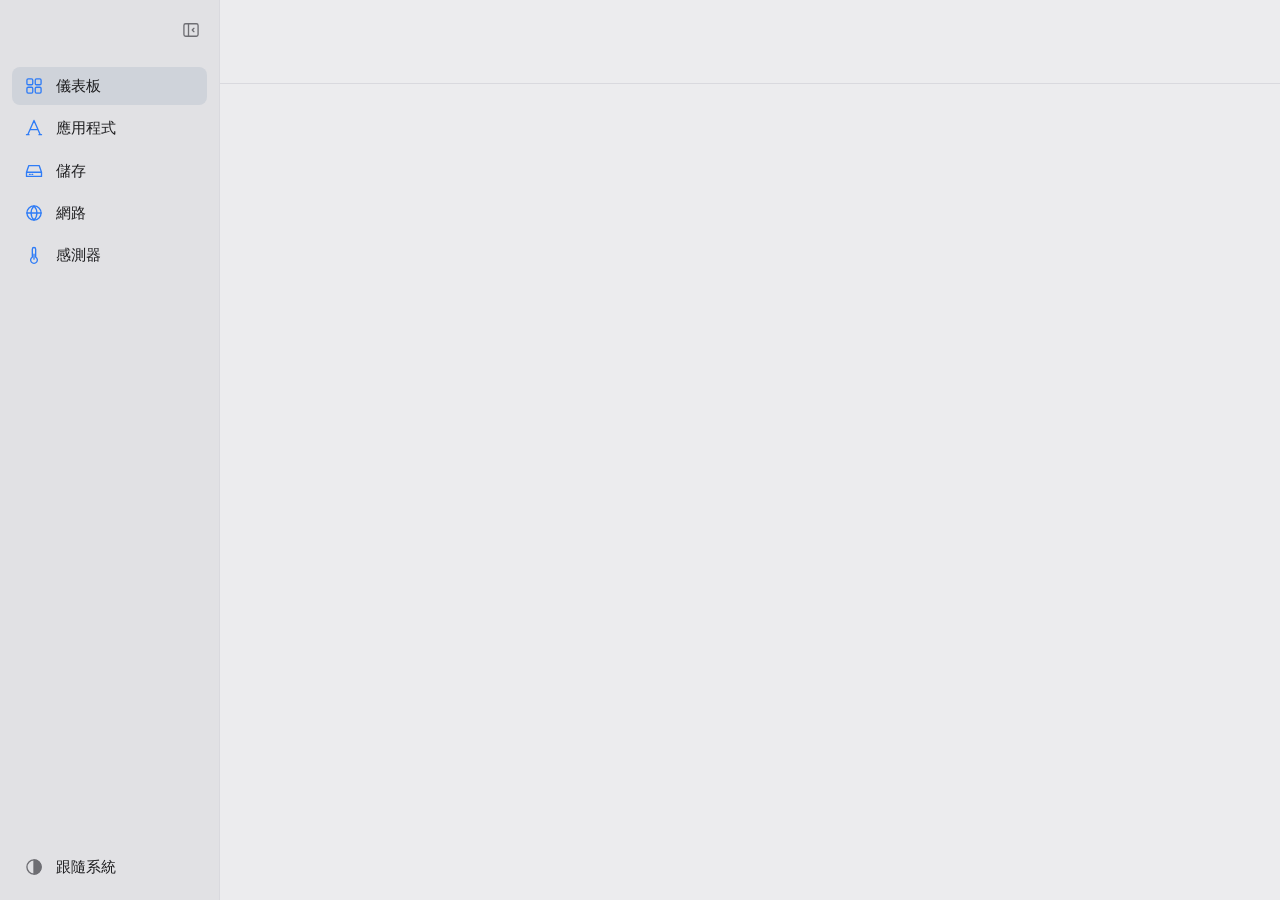
==== commit b0d2efcc: "feat: dashboard-style UI with folder size analyzer Masonry dashboard (summary rings, processor, memo" ====
--- a/frontend/index.html
+++ b/frontend/index.html
@@ -1,5 +1,5 @@
 <!doctype html>
-<html lang="zh-Hant">
+<html lang="zh-Hant" data-theme="dark">
 <head>
   <meta charset="utf-8">
   <meta name="viewport" content="width=device-width, initial-scale=1">
@@ -8,19 +8,12 @@
 </head>
 <body>
   <nav id="nav">
-    <div class="brand"><img src="app-icon.png" alt=""><span>ResourceWatch</span></div>
-    <button data-page="overview" class="active"><i class="dot"></i>總覽</button>
-    <button data-page="cpu"><i class="dot c-cpu"></i>處理器</button>
-    <button data-page="mem"><i class="dot c-mem"></i>記憶體</button>
-    <button data-page="gpu"><i class="dot c-gpu"></i>顯示卡</button>
-    <button data-page="disk"><i class="dot c-disk"></i>儲存</button>
-    <button data-page="net"><i class="dot c-net"></i>網路</button>
-    <button data-page="sensors"><i class="dot c-temp"></i>感測器</button>
-    <button data-page="procs"><i class="dot"></i>程序</button>
-    <div id="sysinfo"></div>
+    <button id="collapse" class="icon-btn" title="收合側欄"></button>
+    <div id="pages"></div>
+    <button id="theme" class="nav-item"></button>
   </nav>
   <main>
-    <header><h1 id="title">總覽</h1><span id="uptime"></span></header>
+    <header id="host"></header>
     <div id="content"></div>
   </main>
   <script src="app.js"></script>
--- a/frontend/style.css
+++ b/frontend/style.css
@@ -1,37 +1,45 @@
+/* Theme tokens: app.js always sets <html data-theme> (system preference resolved there). */
 :root {
-  --bg: #f4f5f7;
-  --panel: #ffffff;
-  --border: #e3e5e9;
-  --text: #1d2127;
-  --muted: #6b7280;
-  --track: #eceef1;
-  --hover: #e9ebef;
-  --cpu: #2563eb;
-  --mem: #7c3aed;
-  --gpu: #059669;
-  --disk: #d97706;
-  --net: #0891b2;
-  --temp: #dc2626;
-  --alt: #94a3b8;
-  color-scheme: light dark;
-}
-@media (prefers-color-scheme: dark) {
-  :root {
-    --bg: #15171a;
-    --panel: #1d2024;
-    --border: #2c3036;
-    --text: #e6e8eb;
-    --muted: #9097a1;
-    --track: #2a2e34;
-    --hover: #262a30;
-    --cpu: #60a5fa;
-    --mem: #a78bfa;
-    --gpu: #34d399;
-    --disk: #fbbf24;
-    --net: #22d3ee;
-    --temp: #f87171;
-    --alt: #64748b;
-  }
+  --bg: #ececee;
+  --side: #e1e1e4;
+  --card: #fbfbfc;
+  --field: #efeff2;
+  --line: #d9d9de;
+  --text: #1d1d1f;
+  --muted: #6e6e73;
+  --track: #dedee3;
+  --sel: #cfd3da;
+  --shadow: 0 1px 2px rgb(0 0 0 / .06);
+  --red: #e5484d;
+  --yellow: #e8a317;
+  --blue: #2f7cf6;
+  --green: #2fb350;
+  --gray: #9a9aa0;
+  --magenta: #c84fe0;
+  --cyan: #14b8b0;
+  --orange: #d9772b;
+  color-scheme: light;
+}
+:root[data-theme="dark"] {
+  --bg: #262627;
+  --side: #2f2f31;
+  --card: #353537;
+  --field: #444447;
+  --line: #454548;
+  --text: #f2f2f4;
+  --muted: #a4a4aa;
+  --track: #4a4a4e;
+  --sel: #4a4e57;
+  --shadow: none;
+  --red: #ef5350;
+  --yellow: #f5b731;
+  --blue: #3d8ef8;
+  --green: #3ccf5d;
+  --gray: #8e8e93;
+  --magenta: #d65ef0;
+  --cyan: #2fd6c8;
+  --orange: #e8893f;
+  color-scheme: dark;
 }
 
 * { box-sizing: border-box; }
@@ -40,94 +48,212 @@
   display: flex;
   background: var(--bg);
   color: var(--text);
-  font: 14px/1.4 system-ui, "Noto Sans CJK TC", sans-serif;
+  font: 13px/1.35 system-ui, "Noto Sans CJK TC", sans-serif;
   font-variant-numeric: tabular-nums;
   user-select: none;
-}
-
-/* sidebar */
+  -webkit-font-smoothing: antialiased;
+}
+svg.i { width: 20px; height: 20px; flex: none; fill: none; stroke: currentColor; stroke-width: 1.6; stroke-linecap: round; stroke-linejoin: round; }
+
+/* ── sidebar ── */
 nav {
-  width: 190px;
+  width: 220px;
   flex: none;
   display: flex;
   flex-direction: column;
-  gap: 2px;
-  padding: 16px 10px;
-  border-right: 1px solid var(--border);
-  background: var(--panel);
-}
-.brand { display: flex; align-items: center; gap: 8px; padding: 0 8px 14px; font-weight: 600; }
-.brand img { width: 22px; height: 22px; }
-nav button {
+  padding: 14px 12px;
+  background: var(--side);
+  border-right: 1px solid var(--line);
+  transition: width .16s;
+}
+nav.collapsed { width: 68px; }
+nav.collapsed .label { display: none; }
+.icon-btn { align-self: flex-end; border: 0; background: none; color: var(--muted); padding: 6px; border-radius: 6px; cursor: pointer; margin-bottom: 18px; }
+.icon-btn:hover { background: var(--field); color: var(--text); }
+nav.collapsed .icon-btn { align-self: center; }
+#pages { display: flex; flex-direction: column; gap: 4px; }
+.nav-item {
   display: flex;
   align-items: center;
-  gap: 10px;
-  padding: 8px 10px;
+  gap: 12px;
+  padding: 9px 12px;
   border: 0;
-  border-radius: 6px;
+  border-radius: 8px;
   background: none;
   color: var(--text);
   font: inherit;
+  font-size: 15px;
   text-align: left;
+  white-space: nowrap;
   cursor: pointer;
 }
-nav button:hover { background: var(--hover); }
-nav button.active { background: var(--hover); font-weight: 600; }
-.dot { width: 8px; height: 8px; border-radius: 50%; background: var(--muted); flex: none; }
-#sysinfo { margin-top: auto; padding: 8px; color: var(--muted); font-size: 12px; line-height: 1.6; user-select: text; }
-
-/* main */
+.nav-item svg.i { color: var(--blue); }
+.nav-item:hover { background: var(--field); }
+.nav-item.active { background: var(--sel); }
+#theme { margin-top: auto; }
+#theme svg.i { color: var(--muted); }
+
+/* ── host bar ── */
 main { flex: 1; min-width: 0; display: flex; flex-direction: column; }
-header { display: flex; align-items: baseline; justify-content: space-between; padding: 18px 24px 8px; }
-h1 { margin: 0; font-size: 20px; font-weight: 600; }
-#uptime { color: var(--muted); font-size: 13px; }
-#content { flex: 1; overflow-y: auto; padding: 8px 24px 24px; display: grid; gap: 16px; align-content: start; }
-.grid { display: grid; grid-template-columns: repeat(auto-fill, minmax(250px, 1fr)); gap: 16px; }
-
-.card { background: var(--panel); border: 1px solid var(--border); border-radius: 10px; padding: 16px; min-width: 0; }
-.card h2 { margin: 0 0 12px; font-size: 13px; font-weight: 600; color: var(--muted); }
-.card.link { cursor: pointer; }
-.card.link:hover { border-color: var(--muted); }
-.big { font-size: 28px; font-weight: 600; line-height: 1.1; }
-.sub { color: var(--muted); font-size: 12px; margin: 2px 0 10px; white-space: nowrap; overflow: hidden; text-overflow: ellipsis; }
-.empty { color: var(--muted); }
-
-.stats { display: grid; grid-template-columns: repeat(auto-fill, minmax(130px, 1fr)); gap: 12px; margin-top: 14px; }
-.stats div { display: flex; flex-direction: column; min-width: 0; }
-.stats span { color: var(--muted); font-size: 12px; }
-.stats b { font-weight: 600; white-space: nowrap; overflow: hidden; text-overflow: ellipsis; }
-
-/* charts and bars (SVG: CSP forbids inline style attributes) */
-.chart { display: block; width: 100%; height: 56px; }
-.chart.tall { height: 160px; }
-.chart .grid-line { stroke: var(--border); stroke-width: 1; vector-effect: non-scaling-stroke; }
+#host {
+  display: flex;
+  align-items: center;
+  gap: 18px;
+  padding: 18px 32px;
+  border-bottom: 1px solid var(--line);
+  min-height: 84px;
+}
+#host .laptop { width: 56px; height: 40px; color: var(--muted); stroke-width: 1.2; }
+#host .hcol { display: flex; flex-direction: column; min-width: 0; gap: 2px; }
+#host .hcol + .hcol { margin-left: 32px; }
+#host b { font-size: 15px; }
+#host span { color: var(--muted); white-space: nowrap; overflow: hidden; text-overflow: ellipsis; }
+#host span em { font-style: normal; color: var(--text); font-weight: 600; }
+
+#content { flex: 1; overflow-y: auto; padding: 24px 32px 32px; }
+
+/* ── cards ── */
+.masonry { columns: 3 330px; column-gap: 22px; }
+.masonry > .card { break-inside: avoid; margin-bottom: 22px; display: inline-block; width: 100%; }
+.card { background: var(--card); border-radius: 16px; padding: 16px 18px 18px; box-shadow: var(--shadow); min-width: 0; }
+.stack { display: grid; gap: 22px; }
+.card h2 { margin: 0 0 12px; font-size: 16px; font-weight: 700; display: flex; align-items: center; gap: 10px; }
+.card h2 .spacer { flex: 1; }
+.empty { color: var(--muted); text-align: center; padding: 6px 0; }
+.more { display: inline-block; margin-top: 10px; color: var(--text); font-size: 14px; cursor: pointer; }
+.more:hover { color: var(--blue); }
+.muted { color: var(--muted); }
+.sm { font-size: 11px; }
+.big { font-size: 22px; font-weight: 500; }
+
+.cap { display: flex; gap: 8px; font-size: 11px; font-weight: 600; color: var(--muted); margin-bottom: 4px; }
+.cap span { border-bottom: 1px dashed var(--line); padding-bottom: 2px; }
+.cap span:last-child { flex: 1; }
+
+/* key/value grids */
+.kv { display: grid; grid-template-columns: 1fr 1fr; gap: 6px 14px; }
+.kv div { display: flex; flex-direction: column; min-width: 0; }
+.kv span { color: var(--muted); }
+.kv b { font-weight: 500; white-space: nowrap; overflow: hidden; text-overflow: ellipsis; }
+.sect { padding-top: 10px; margin-top: 10px; border-top: 1px solid var(--line); }
+.sect h3 { margin: 0 0 6px; font-size: 13px; font-weight: 700; display: flex; align-items: center; gap: 6px; }
+.sect h3 .spacer { flex: 1; }
+.arrow { border: 0; background: none; color: var(--text); font: inherit; font-size: 16px; padding: 0 4px; cursor: pointer; }
+.arrow:disabled { opacity: .3; cursor: default; }
+
+/* legends */
+.dot { display: inline-block; width: 8px; height: 8px; border-radius: 50%; flex: none; }
+.legend { display: grid; grid-template-columns: repeat(auto-fill, minmax(70px, 1fr)); gap: 4px 10px; }
+.legend div { display: flex; flex-direction: column; }
+.legend span { display: flex; align-items: center; gap: 6px; color: var(--muted); }
+.legend b { font-weight: 500; padding-left: 14px; }
+
+/* summary */
+.summary { display: grid; grid-template-columns: 150px 1fr; gap: 18px; }
+.summary .gauge { display: flex; flex-direction: column; align-items: center; gap: 10px; }
+.summary .gauge ul { list-style: none; margin: 0; padding: 0; display: grid; gap: 6px; }
+.summary .gauge li { display: flex; align-items: center; gap: 8px; font-size: 18px; }
+.summary .gauge li .dot { width: 9px; height: 9px; }
+
+/* charts, bars, rings (SVG attributes: CSP forbids inline style) */
+.chart { display: block; width: 100%; height: 54px; }
+.chart.tall { height: 120px; }
+.chart .grid-line { stroke: var(--line); stroke-width: 1; stroke-dasharray: 3 3; vector-effect: non-scaling-stroke; }
 .chart .line { fill: none; stroke-width: 1.5; vector-effect: non-scaling-stroke; stroke-linejoin: round; }
-.chart .area { stroke: none; opacity: .14; }
-.bar { display: block; width: 100%; height: 6px; border-radius: 3px; overflow: hidden; }
+.chart .area { stroke: none; opacity: .22; }
+.chart .solid { stroke: none; opacity: .65; }
+.bar { display: block; width: 100%; height: 8px; border-radius: 4px; overflow: hidden; }
+.bar.thick { height: 12px; border-radius: 6px; }
 .bar .track { fill: var(--track); }
-.stats + .bar { margin-top: 14px; }
-.legend { display: flex; gap: 16px; margin-top: 8px; font-size: 12px; color: var(--muted); }
-.legend i { display: inline-block; width: 8px; height: 8px; border-radius: 50%; margin-right: 6px; }
-
-.c-cpu { stroke: var(--cpu); fill: var(--cpu); background: var(--cpu); }
-.c-mem { stroke: var(--mem); fill: var(--mem); background: var(--mem); }
-.c-gpu { stroke: var(--gpu); fill: var(--gpu); background: var(--gpu); }
-.c-disk { stroke: var(--disk); fill: var(--disk); background: var(--disk); }
-.c-net { stroke: var(--net); fill: var(--net); background: var(--net); }
-.c-temp { stroke: var(--temp); fill: var(--temp); background: var(--temp); }
-.c-alt { stroke: var(--alt); fill: var(--alt); background: var(--alt); }
-
-.cores { display: grid; grid-template-columns: repeat(auto-fill, minmax(120px, 1fr)); gap: 10px 16px; }
-.cores div { display: grid; grid-template-columns: auto 1fr; gap: 4px 8px; font-size: 12px; }
-.cores div .bar { grid-column: 1 / -1; }
-.cores b { justify-self: end; font-weight: 600; }
-
+.ring .track { fill: none; stroke: var(--track); }
+.ring circle:not(.track) { fill: none; stroke-linecap: round; }
+.ring circle.flat { stroke-linecap: butt; }
+.ring text { fill: var(--text); font-size: 15px; font-weight: 500; text-anchor: middle; dominant-baseline: central; }
+.cpu-row { display: grid; grid-template-columns: 90px 1fr; gap: 10px; align-items: end; }
+.cores { display: block; width: 100%; height: 54px; }
+
+.c-red { stroke: var(--red); fill: var(--red); background: var(--red); }
+.c-yellow { stroke: var(--yellow); fill: var(--yellow); background: var(--yellow); }
+.c-blue { stroke: var(--blue); fill: var(--blue); background: var(--blue); }
+.c-green { stroke: var(--green); fill: var(--green); background: var(--green); }
+.c-gray { stroke: var(--gray); fill: var(--gray); background: var(--gray); }
+.c-magenta { stroke: var(--magenta); fill: var(--magenta); background: var(--magenta); }
+.c-cyan { stroke: var(--cyan); fill: var(--cyan); background: var(--cyan); }
+.c-orange { stroke: var(--orange); fill: var(--orange); background: var(--orange); }
+
+/* rows and tables */
 table { width: 100%; border-collapse: collapse; }
-th, td { padding: 7px 8px; text-align: left; border-bottom: 1px solid var(--border); white-space: nowrap; }
-th { color: var(--muted); font-size: 12px; font-weight: 600; }
-td.num, th.num { text-align: right; }
+th, td { padding: 4px 6px; text-align: left; white-space: nowrap; }
+th { color: var(--muted); font-size: 11px; font-weight: 600; }
+.num { text-align: right; }
 td.grow { width: 100%; max-width: 0; overflow: hidden; text-overflow: ellipsis; }
-td.barcell { width: 30%; min-width: 120px; }
-tr:last-child td { border-bottom: 0; }
+td.barcell { width: 32%; min-width: 80px; }
 th[data-sort] { cursor: pointer; }
 th[data-sort]:hover { color: var(--text); }
+.zebra tr:nth-child(even) td { background: var(--field); }
+.zebra td { padding: 7px 10px; }
+.zebra td:first-child { border-radius: 6px 0 0 6px; }
+.zebra td:last-child { border-radius: 0 6px 6px 0; }
+
+.addr { display: grid; grid-template-columns: 1fr 1fr; gap: 10px; margin-bottom: 12px; }
+.addr div { display: flex; gap: 10px; align-items: center; min-width: 0; }
+.addr svg.i { width: 24px; height: 24px; color: var(--muted); }
+.addr p { margin: 0; display: flex; flex-direction: column; min-width: 0; }
+.addr p span { overflow: hidden; text-overflow: ellipsis; white-space: nowrap; }
+.foot { display: flex; gap: 22px; margin-top: 8px; flex-wrap: wrap; }
+.foot span { display: flex; align-items: center; gap: 6px; }
+
+/* network page */
+.iface h2 .dot { width: 12px; height: 12px; }
+.iface.down h2 { margin: 0; }
+.speeds { display: grid; grid-template-columns: 200px 1fr; gap: 16px; align-items: end; }
+.speeds .rate { display: grid; grid-template-columns: auto 1fr; gap: 0 10px; align-items: center; margin-top: 10px; }
+.speeds .rate b { font-size: 22px; font-weight: 500; display: flex; align-items: center; gap: 8px; }
+.speeds .rate svg.i { width: 26px; height: 26px; color: var(--muted); grid-row: span 2; }
+
+.grid { display: grid; grid-template-columns: repeat(auto-fill, minmax(260px, 1fr)); gap: 22px; }
+
+/* storage analyzer */
+.du-head { display: flex; align-items: center; gap: 14px; margin-bottom: 20px; }
+.du-head .folder { width: 44px; height: 44px; color: var(--blue); }
+.du-head .path { display: flex; flex-direction: column; min-width: 0; flex: 1; }
+.du-head .path b { font-size: 18px; overflow: hidden; text-overflow: ellipsis; white-space: nowrap; }
+.btn { display: inline-flex; align-items: center; gap: 8px; border: 0; border-radius: 8px; background: var(--field); color: var(--text); font: inherit; font-size: 14px; padding: 8px 14px; cursor: pointer; }
+.btn:hover { background: var(--sel); }
+.btn:disabled { opacity: .5; cursor: default; }
+.du { display: grid; grid-template-columns: minmax(0, 1fr) 340px; gap: 22px; align-items: start; }
+.levels { display: grid; grid-template-columns: 110px 1fr; gap: 0 14px; align-items: center; }
+.lvl-name { display: flex; flex-direction: column; align-items: center; gap: 4px; font-size: 13px; text-align: center; overflow: hidden; }
+.lvl-name svg.i { width: 44px; height: 44px; color: var(--blue); stroke-width: 1.2; }
+.lvl-name span { max-width: 100%; overflow: hidden; text-overflow: ellipsis; white-space: nowrap; }
+.down-arrow { grid-column: 1; text-align: center; color: var(--muted); padding: 6px 0; }
+.strip { display: flex; height: 84px; border-radius: 6px; overflow: hidden; gap: 2px; }
+.blk {
+  flex: 1 1 0;
+  min-width: 0;
+  display: flex;
+  align-items: center;
+  justify-content: center;
+  color: #fff;
+  font-size: 12px;
+  font-weight: 500;
+  overflow: hidden;
+  cursor: pointer;
+  opacity: .78;
+}
+.blk span { overflow: hidden; text-overflow: ellipsis; white-space: nowrap; padding: 0 6px; text-shadow: 0 1px 1px rgb(0 0 0 / .35); }
+.blk:hover { opacity: 1; }
+.blk.sel { opacity: 1; box-shadow: inset 0 0 0 3px var(--yellow); border-radius: 4px; }
+.blk.rest { cursor: default; background: var(--gray); }
+.s0 { background: #4fc95e; } .s1 { background: #4ccfae; } .s2 { background: #44bcd0; } .s3 { background: #3fa3e0; } .s4 { background: #3a80ea; }
+.s5 { background: #7d63e6; } .s6 { background: #a656dc; } .s7 { background: #c84fb8; } .s8 { background: #d84a82; } .s9 { background: #e2575a; }
+.scale { display: flex; flex-direction: column; gap: 4px; width: 280px; margin: 24px 0 0 auto; font-size: 11px; color: var(--muted); }
+.scale div { display: flex; height: 14px; border-radius: 4px; overflow: hidden; }
+.scale div i { flex: 1; }
+.scale p { display: flex; justify-content: space-between; margin: 0; }
+.files td { padding: 7px 8px; }
+.files tr.dir { cursor: pointer; }
+.files tr.dir:hover td { color: var(--blue); }
+.files td svg.i { width: 18px; height: 18px; color: var(--muted); vertical-align: -4px; margin-right: 8px; }
+.files tr.dir td svg.i { color: var(--blue); }
+.err { color: var(--red); margin-bottom: 12px; }
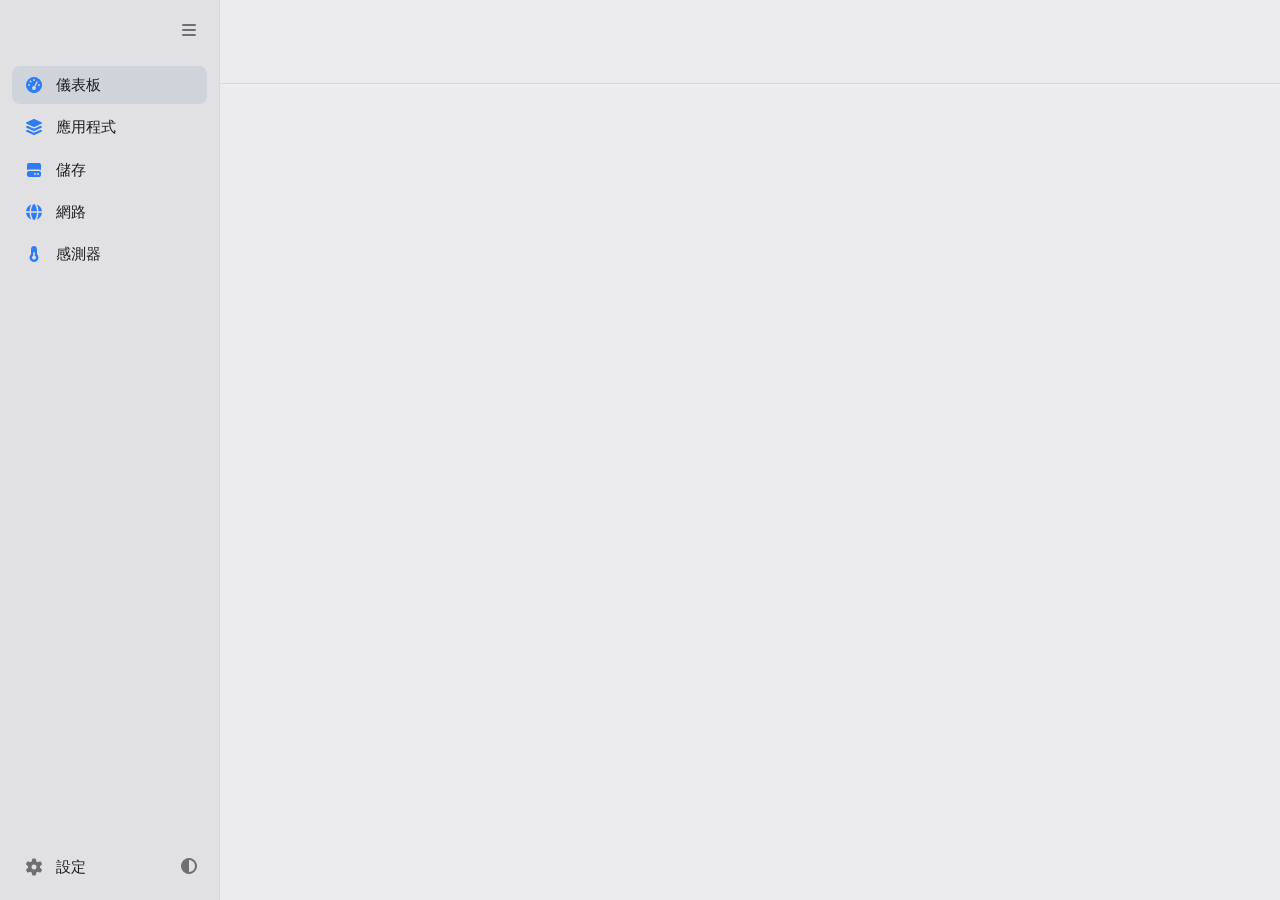
==== commit fd917875: "feat: distro logo, disk models, GPU codec usage, Font Awesome icons, settings page - host bar shows " ====
--- a/frontend/index.html
+++ b/frontend/index.html
@@ -4,13 +4,20 @@
   <meta charset="utf-8">
   <meta name="viewport" content="width=device-width, initial-scale=1">
   <title>ResourceWatch</title>
+  <link rel="stylesheet" href="vendor/fontawesome/css/fontawesome.min.css">
+  <link rel="stylesheet" href="vendor/fontawesome/css/solid.min.css">
+  <link rel="stylesheet" href="vendor/fontawesome/css/regular.min.css">
+  <link rel="stylesheet" href="vendor/fontawesome/css/brands.min.css">
   <link rel="stylesheet" href="style.css">
 </head>
 <body>
   <nav id="nav">
-    <button id="collapse" class="icon-btn" title="收合側欄"></button>
+    <button id="collapse" class="icon-btn" title="收合側欄"><i class="fa-solid fa-bars"></i></button>
     <div id="pages"></div>
-    <button id="theme" class="nav-item"></button>
+    <div class="nav-foot">
+      <button class="nav-item" data-page="settings" title="設定"><i class="i fa-solid fa-gear"></i><span class="label">設定</span></button>
+      <button id="theme" class="icon-btn"></button>
+    </div>
   </nav>
   <main>
     <header id="host"></header>
--- a/frontend/vendor/fontawesome/css/solid.min.css
+++ b/frontend/vendor/fontawesome/css/solid.min.css
@@ -0,0 +1,6 @@
+/*!
+ * Font Awesome Free 7.3.1 by @fontawesome - https://fontawesome.com
+ * License - https://fontawesome.com/license/free (Icons: CC BY 4.0, Fonts: SIL OFL 1.1, Code: MIT License)
+ * Copyright 2026 Fonticons, Inc.
+ */
+:host,:root{--fa-family-classic:"Font Awesome 7 Free";--fa-font-solid:normal 900 1em/1 var(--fa-family-classic);--fa-style-family-classic:var(--fa-family-classic)}@font-face{font-family:"Font Awesome 7 Free";font-style:normal;font-weight:900;font-display:block;src:url(../webfonts/fa-solid-900.woff2)}.fas{--fa-style:900}.fa-classic,.fas{--fa-family:var(--fa-family-classic)}.fa-solid{--fa-style:900}
--- a/frontend/vendor/fontawesome/css/regular.min.css
+++ b/frontend/vendor/fontawesome/css/regular.min.css
@@ -0,0 +1,6 @@
+/*!
+ * Font Awesome Free 7.3.1 by @fontawesome - https://fontawesome.com
+ * License - https://fontawesome.com/license/free (Icons: CC BY 4.0, Fonts: SIL OFL 1.1, Code: MIT License)
+ * Copyright 2026 Fonticons, Inc.
+ */
+:host,:root{--fa-family-classic:"Font Awesome 7 Free";--fa-font-regular:normal 400 1em/1 var(--fa-family-classic);--fa-style-family-classic:var(--fa-family-classic)}@font-face{font-family:"Font Awesome 7 Free";font-style:normal;font-weight:400;font-display:block;src:url(../webfonts/fa-regular-400.woff2)}.far{--fa-style:400}.fa-classic,.far{--fa-family:var(--fa-family-classic)}.fa-regular{--fa-style:400}
--- a/frontend/vendor/fontawesome/css/brands.min.css
+++ b/frontend/vendor/fontawesome/css/brands.min.css
@@ -0,0 +1,6 @@
+/*!
+ * Font Awesome Free 7.3.1 by @fontawesome - https://fontawesome.com
+ * License - https://fontawesome.com/license/free (Icons: CC BY 4.0, Fonts: SIL OFL 1.1, Code: MIT License)
+ * Copyright 2026 Fonticons, Inc.
+ */
+:host,:root{--fa-family-brands:"Font Awesome 7 Brands";--fa-font-brands:normal 400 1em/1 var(--fa-family-brands)}@font-face{font-family:"Font Awesome 7 Brands";font-style:normal;font-weight:400;font-display:block;src:url(../webfonts/fa-brands-400.woff2)}.fa-brands,.fa-classic.fa-brands,.fab{--fa-family:var(--fa-family-brands);--fa-style:400}.fa-firefox-browser{--fa:"\e007"}.fa-ideal{--fa:"\e013"}.fa-microblog{--fa:"\e01a"}.fa-pied-piper-square,.fa-square-pied-piper{--fa:"\e01e"}.fa-unity{--fa:"\e049"}.fa-dailymotion{--fa:"\e052"}.fa-instagram-square,.fa-square-instagram{--fa:"\e055"}.fa-mixer{--fa:"\e056"}.fa-shopify{--fa:"\e057"}.fa-deezer{--fa:"\e077"}.fa-edge-legacy{--fa:"\e078"}.fa-google-pay{--fa:"\e079"}.fa-rust{--fa:"\e07a"}.fa-tiktok{--fa:"\e07b"}.fa-unsplash{--fa:"\e07c"}.fa-cloudflare{--fa:"\e07d"}.fa-guilded{--fa:"\e07e"}.fa-hive{--fa:"\e07f"}.fa-42-group,.fa-innosoft{--fa:"\e080"}.fa-instalod{--fa:"\e081"}.fa-octopus-deploy{--fa:"\e082"}.fa-perbyte{--fa:"\e083"}.fa-uncharted{--fa:"\e084"}.fa-watchman-monitoring{--fa:"\e087"}.fa-wodu{--fa:"\e088"}.fa-wirsindhandwerk,.fa-wsh{--fa:"\e2d0"}.fa-bots{--fa:"\e340"}.fa-cmplid{--fa:"\e360"}.fa-bilibili{--fa:"\e3d9"}.fa-golang{--fa:"\e40f"}.fa-pix{--fa:"\e43a"}.fa-sitrox{--fa:"\e44a"}.fa-hashnode{--fa:"\e499"}.fa-meta{--fa:"\e49b"}.fa-padlet{--fa:"\e4a0"}.fa-nfc-directional{--fa:"\e530"}.fa-nfc-symbol{--fa:"\e531"}.fa-screenpal{--fa:"\e570"}.fa-space-awesome{--fa:"\e5ac"}.fa-square-font-awesome{--fa:"\e5ad"}.fa-gitlab-square,.fa-square-gitlab{--fa:"\e5ae"}.fa-odysee{--fa:"\e5c6"}.fa-stubber{--fa:"\e5c7"}.fa-debian{--fa:"\e60b"}.fa-shoelace{--fa:"\e60c"}.fa-threads{--fa:"\e618"}.fa-square-threads{--fa:"\e619"}.fa-square-x-twitter{--fa:"\e61a"}.fa-x-twitter{--fa:"\e61b"}.fa-opensuse{--fa:"\e62b"}.fa-letterboxd{--fa:"\e62d"}.fa-square-letterboxd{--fa:"\e62e"}.fa-mintbit{--fa:"\e62f"}.fa-google-scholar{--fa:"\e63b"}.fa-brave{--fa:"\e63c"}.fa-brave-reverse{--fa:"\e63d"}.fa-pixiv{--fa:"\e640"}.fa-upwork{--fa:"\e641"}.fa-webflow{--fa:"\e65c"}.fa-signal-messenger{--fa:"\e663"}.fa-bluesky{--fa:"\e671"}.fa-jxl{--fa:"\e67b"}.fa-square-upwork{--fa:"\e67c"}.fa-web-awesome{--fa:"\e682"}.fa-square-web-awesome{--fa:"\e683"}.fa-square-web-awesome-stroke{--fa:"\e684"}.fa-dart-lang{--fa:"\e693"}.fa-flutter{--fa:"\e694"}.fa-files-pinwheel{--fa:"\e69f"}.fa-css{--fa:"\e6a2"}.fa-square-bluesky{--fa:"\e6a3"}.fa-openai{--fa:"\e7cf"}.fa-square-linkedin{--fa:"\e7d0"}.fa-cash-app{--fa:"\e7d4"}.fa-disqus{--fa:"\e7d5"}.fa-11ty,.fa-eleventy{--fa:"\e7d6"}.fa-kakao-talk{--fa:"\e7d7"}.fa-linktree{--fa:"\e7d8"}.fa-notion{--fa:"\e7d9"}.fa-pandora{--fa:"\e7da"}.fa-pixelfed{--fa:"\e7db"}.fa-tidal{--fa:"\e7dc"}.fa-vsco{--fa:"\e7dd"}.fa-w3c{--fa:"\e7de"}.fa-lumon{--fa:"\e7e2"}.fa-lumon-drop{--fa:"\e7e3"}.fa-square-figma{--fa:"\e7e4"}.fa-tex{--fa:"\e7ff"}.fa-duolingo{--fa:"\e812"}.fa-supportnow{--fa:"\e833"}.fa-tor-browser{--fa:"\e838"}.fa-typescript{--fa:"\e840"}.fa-square-deskpro{--fa:"\e844"}.fa-circle-zulip{--fa:"\e851"}.fa-julia{--fa:"\e852"}.fa-zulip{--fa:"\e853"}.fa-unison{--fa:"\e854"}.fa-bgg,.fa-board-game-geek{--fa:"\e855"}.fa-ko-fi{--fa:"\e856"}.fa-kubernetes{--fa:"\e857"}.fa-postgresql{--fa:"\e858"}.fa-scaleway{--fa:"\e859"}.fa-venmo{--fa:"\e85a"}.fa-venmo-v{--fa:"\e85b"}.fa-unreal-engine{--fa:"\e85c"}.fa-globaleaks{--fa:"\e85d"}.fa-solana{--fa:"\e85e"}.fa-threema{--fa:"\e85f"}.fa-forgejo{--fa:"\e860"}.fa-claude{--fa:"\e861"}.fa-gitee{--fa:"\e863"}.fa-xmpp{--fa:"\e864"}.fa-fediverse{--fa:"\e865"}.fa-tailwind-css{--fa:"\e866"}.fa-arch-linux{--fa:"\e867"}.fa-svelte{--fa:"\e868"}.fa-hugging-face{--fa:"\e869"}.fa-leetcode{--fa:"\e86a"}.fa-openstreetmap{--fa:"\e86b"}.fa-ultralytics{--fa:"\e86d"}.fa-ultralytics-hub{--fa:"\e86e"}.fa-ultralytics-yolo{--fa:"\e86f"}.fa-obsidian{--fa:"\e879"}.fa-zoom{--fa:"\e87b"}.fa-vim{--fa:"\e88a"}.fa-symfonycasts{--fa:"\e8ab"}.fa-build-awesome{--fa:"\e8ac"}.fa-codeberg{--fa:"\e8ad"}.fa-devpost{--fa:"\e8ae"}.fa-internet-archive{--fa:"\e8b1"}.fa-lets-encrypt{--fa:"\e8b2"}.fa-matrix{--fa:"\e8b3"}.fa-mattermost{--fa:"\e8b4"}.fa-nextcloud{--fa:"\e8b5"}.fa-roblox-creator-studio{--fa:"\e8b6"}.fa-square-build-awesome-stroke{--fa:"\e8b7"}.fa-substack{--fa:"\e8b8"}.fa-tesla{--fa:"\e8b9"}.fa-xrp{--fa:"\e8ba"}.fa-xrpl{--fa:"\e8bb"}.fa-youtube-shorts{--fa:"\e8bc"}.fa-ror{--fa:"\e8bd"}.fa-visual-studio{--fa:"\e8be"}.fa-dolibarr{--fa:"\e8bf"}.fa-obs-studio{--fa:"\e8c0"}.fa-storybook{--fa:"\e8c1"}.fa-a11y-project{--fa:"\e8c2"}.fa-copilot{--fa:"\e8c7"}.fa-square-twitter,.fa-twitter-square{--fa:"\f081"}.fa-facebook-square,.fa-square-facebook{--fa:"\f082"}.fa-linkedin{--fa:"\f08c"}.fa-github-square,.fa-square-github{--fa:"\f092"}.fa-twitter{--fa:"\f099"}.fa-facebook{--fa:"\f09a"}.fa-github{--fa:"\f09b"}.fa-pinterest{--fa:"\f0d2"}.fa-pinterest-square,.fa-square-pinterest{--fa:"\f0d3"}.fa-google-plus-square,.fa-square-google-plus{--fa:"\f0d4"}.fa-google-plus-g{--fa:"\f0d5"}.fa-linkedin-in{--fa:"\f0e1"}.fa-github-alt{--fa:"\f113"}.fa-maxcdn{--fa:"\f136"}.fa-html5{--fa:"\f13b"}.fa-css3{--fa:"\f13c"}.fa-btc{--fa:"\f15a"}.fa-youtube{--fa:"\f167"}.fa-xing{--fa:"\f168"}.fa-square-xing,.fa-xing-square{--fa:"\f169"}.fa-dropbox{--fa:"\f16b"}.fa-stack-overflow{--fa:"\f16c"}.fa-instagram{--fa:"\f16d"}.fa-flickr{--fa:"\f16e"}.fa-adn{--fa:"\f170"}.fa-bitbucket{--fa:"\f171"}.fa-tumblr{--fa:"\f173"}.fa-square-tumblr,.fa-tumblr-square{--fa:"\f174"}.fa-apple{--fa:"\f179"}.fa-windows{--fa:"\f17a"}.fa-android{--fa:"\f17b"}.fa-linux{--fa:"\f17c"}.fa-dribbble{--fa:"\f17d"}.fa-skype{--fa:"\f17e"}.fa-foursquare{--fa:"\f180"}.fa-trello{--fa:"\f181"}.fa-gratipay{--fa:"\f184"}.fa-vk{--fa:"\f189"}.fa-weibo{--fa:"\f18a"}.fa-renren{--fa:"\f18b"}.fa-pagelines{--fa:"\f18c"}.fa-stack-exchange{--fa:"\f18d"}.fa-square-vimeo,.fa-vimeo-square{--fa:"\f194"}.fa-slack,.fa-slack-hash{--fa:"\f198"}.fa-wordpress{--fa:"\f19a"}.fa-openid{--fa:"\f19b"}.fa-yahoo{--fa:"\f19e"}.fa-google{--fa:"\f1a0"}.fa-reddit{--fa:"\f1a1"}.fa-reddit-square,.fa-square-reddit{--fa:"\f1a2"}.fa-stumbleupon-circle{--fa:"\f1a3"}.fa-stumbleupon{--fa:"\f1a4"}.fa-delicious{--fa:"\f1a5"}.fa-digg{--fa:"\f1a6"}.fa-pied-piper-pp{--fa:"\f1a7"}.fa-pied-piper-alt{--fa:"\f1a8"}.fa-drupal{--fa:"\f1a9"}.fa-joomla{--fa:"\f1aa"}.fa-behance{--fa:"\f1b4"}.fa-behance-square,.fa-square-behance{--fa:"\f1b5"}.fa-steam{--fa:"\f1b6"}.fa-square-steam,.fa-steam-square{--fa:"\f1b7"}.fa-spotify{--fa:"\f1bc"}.fa-deviantart{--fa:"\f1bd"}.fa-soundcloud{--fa:"\f1be"}.fa-vine{--fa:"\f1ca"}.fa-codepen{--fa:"\f1cb"}.fa-jsfiddle{--fa:"\f1cc"}.fa-rebel{--fa:"\f1d0"}.fa-empire{--fa:"\f1d1"}.fa-git-square,.fa-square-git{--fa:"\f1d2"}.fa-git{--fa:"\f1d3"}.fa-hacker-news{--fa:"\f1d4"}.fa-tencent-weibo{--fa:"\f1d5"}.fa-qq{--fa:"\f1d6"}.fa-weixin{--fa:"\f1d7"}.fa-slideshare{--fa:"\f1e7"}.fa-twitch{--fa:"\f1e8"}.fa-yelp{--fa:"\f1e9"}.fa-paypal{--fa:"\f1ed"}.fa-google-wallet{--fa:"\f1ee"}.fa-cc-visa{--fa:"\f1f0"}.fa-cc-mastercard{--fa:"\f1f1"}.fa-cc-discover{--fa:"\f1f2"}.fa-cc-amex{--fa:"\f1f3"}.fa-cc-paypal{--fa:"\f1f4"}.fa-cc-stripe{--fa:"\f1f5"}.fa-lastfm{--fa:"\f202"}.fa-lastfm-square,.fa-square-lastfm{--fa:"\f203"}.fa-ioxhost{--fa:"\f208"}.fa-angellist{--fa:"\f209"}.fa-buysellads{--fa:"\f20d"}.fa-connectdevelop{--fa:"\f20e"}.fa-dashcube{--fa:"\f210"}.fa-forumbee{--fa:"\f211"}.fa-leanpub{--fa:"\f212"}.fa-sellsy{--fa:"\f213"}.fa-shirtsinbulk{--fa:"\f214"}.fa-simplybuilt{--fa:"\f215"}.fa-skyatlas{--fa:"\f216"}.fa-pinterest-p{--fa:"\f231"}.fa-whatsapp{--fa:"\f232"}.fa-viacoin{--fa:"\f237"}.fa-medium,.fa-medium-m{--fa:"\f23a"}.fa-y-combinator{--fa:"\f23b"}.fa-optin-monster{--fa:"\f23c"}.fa-opencart{--fa:"\f23d"}.fa-expeditedssl{--fa:"\f23e"}.fa-cc-jcb{--fa:"\f24b"}.fa-cc-diners-club{--fa:"\f24c"}.fa-creative-commons{--fa:"\f25e"}.fa-gg{--fa:"\f260"}.fa-gg-circle{--fa:"\f261"}.fa-odnoklassniki{--fa:"\f263"}.fa-odnoklassniki-square,.fa-square-odnoklassniki{--fa:"\f264"}.fa-get-pocket{--fa:"\f265"}.fa-wikipedia-w{--fa:"\f266"}.fa-safari{--fa:"\f267"}.fa-chrome{--fa:"\f268"}.fa-firefox{--fa:"\f269"}.fa-opera{--fa:"\f26a"}.fa-internet-explorer{--fa:"\f26b"}.fa-contao{--fa:"\f26d"}.fa-500px{--fa:"\f26e"}.fa-amazon{--fa:"\f270"}.fa-houzz{--fa:"\f27c"}.fa-vimeo-v{--fa:"\f27d"}.fa-black-tie{--fa:"\f27e"}.fa-fonticons{--fa:"\f280"}.fa-reddit-alien{--fa:"\f281"}.fa-edge{--fa:"\f282"}.fa-codiepie{--fa:"\f284"}.fa-modx{--fa:"\f285"}.fa-fort-awesome{--fa:"\f286"}.fa-usb{--fa:"\f287"}.fa-product-hunt{--fa:"\f288"}.fa-mixcloud{--fa:"\f289"}.fa-scribd{--fa:"\f28a"}.fa-bluetooth{--fa:"\f293"}.fa-bluetooth-b{--fa:"\f294"}.fa-gitlab{--fa:"\f296"}.fa-wpbeginner{--fa:"\f297"}.fa-wpforms{--fa:"\f298"}.fa-envira{--fa:"\f299"}.fa-glide{--fa:"\f2a5"}.fa-glide-g{--fa:"\f2a6"}.fa-viadeo{--fa:"\f2a9"}.fa-square-viadeo,.fa-viadeo-square{--fa:"\f2aa"}.fa-snapchat,.fa-snapchat-ghost{--fa:"\f2ab"}.fa-snapchat-square,.fa-square-snapchat{--fa:"\f2ad"}.fa-pied-piper{--fa:"\f2ae"}.fa-first-order{--fa:"\f2b0"}.fa-yoast{--fa:"\f2b1"}.fa-themeisle{--fa:"\f2b2"}.fa-google-plus{--fa:"\f2b3"}.fa-font-awesome,.fa-font-awesome-flag,.fa-font-awesome-logo-full{--fa:"\f2b4"}.fa-linode{--fa:"\f2b8"}.fa-quora{--fa:"\f2c4"}.fa-free-code-camp{--fa:"\f2c5"}.fa-telegram,.fa-telegram-plane{--fa:"\f2c6"}.fa-bandcamp{--fa:"\f2d5"}.fa-grav{--fa:"\f2d6"}.fa-etsy{--fa:"\f2d7"}.fa-imdb{--fa:"\f2d8"}.fa-ravelry{--fa:"\f2d9"}.fa-sellcast{--fa:"\f2da"}.fa-superpowers{--fa:"\f2dd"}.fa-wpexplorer{--fa:"\f2de"}.fa-meetup{--fa:"\f2e0"}.fa-font-awesome-alt,.fa-square-font-awesome-stroke{--fa:"\f35c"}.fa-accessible-icon{--fa:"\f368"}.fa-accusoft{--fa:"\f369"}.fa-adversal{--fa:"\f36a"}.fa-affiliatetheme{--fa:"\f36b"}.fa-algolia{--fa:"\f36c"}.fa-amilia{--fa:"\f36d"}.fa-angrycreative{--fa:"\f36e"}.fa-app-store{--fa:"\f36f"}.fa-app-store-ios{--fa:"\f370"}.fa-apper{--fa:"\f371"}.fa-asymmetrik{--fa:"\f372"}.fa-audible{--fa:"\f373"}.fa-avianex{--fa:"\f374"}.fa-aws{--fa:"\f375"}.fa-bimobject{--fa:"\f378"}.fa-bitcoin{--fa:"\f379"}.fa-bity{--fa:"\f37a"}.fa-blackberry{--fa:"\f37b"}.fa-blogger{--fa:"\f37c"}.fa-blogger-b{--fa:"\f37d"}.fa-buromobelexperte{--fa:"\f37f"}.fa-centercode{--fa:"\f380"}.fa-cloudscale{--fa:"\f383"}.fa-cloudsmith{--fa:"\f384"}.fa-cloudversify{--fa:"\f385"}.fa-cpanel{--fa:"\f388"}.fa-css3-alt{--fa:"\f38b"}.fa-cuttlefish{--fa:"\f38c"}.fa-d-and-d{--fa:"\f38d"}.fa-deploydog{--fa:"\f38e"}.fa-deskpro{--fa:"\f38f"}.fa-digital-ocean{--fa:"\f391"}.fa-discord{--fa:"\f392"}.fa-discourse{--fa:"\f393"}.fa-dochub{--fa:"\f394"}.fa-docker{--fa:"\f395"}.fa-draft2digital{--fa:"\f396"}.fa-dribbble-square,.fa-square-dribbble{--fa:"\f397"}.fa-dyalog{--fa:"\f399"}.fa-earlybirds{--fa:"\f39a"}.fa-erlang{--fa:"\f39d"}.fa-facebook-f{--fa:"\f39e"}.fa-facebook-messenger{--fa:"\f39f"}.fa-firstdraft{--fa:"\f3a1"}.fa-fonticons-fi{--fa:"\f3a2"}.fa-fort-awesome-alt{--fa:"\f3a3"}.fa-freebsd{--fa:"\f3a4"}.fa-gitkraken{--fa:"\f3a6"}.fa-gofore{--fa:"\f3a7"}.fa-goodreads{--fa:"\f3a8"}.fa-goodreads-g{--fa:"\f3a9"}.fa-google-drive{--fa:"\f3aa"}.fa-google-play{--fa:"\f3ab"}.fa-gripfire{--fa:"\f3ac"}.fa-grunt{--fa:"\f3ad"}.fa-gulp{--fa:"\f3ae"}.fa-hacker-news-square,.fa-square-hacker-news{--fa:"\f3af"}.fa-hire-a-helper{--fa:"\f3b0"}.fa-hotjar{--fa:"\f3b1"}.fa-hubspot{--fa:"\f3b2"}.fa-itunes{--fa:"\f3b4"}.fa-itunes-note{--fa:"\f3b5"}.fa-jenkins{--fa:"\f3b6"}.fa-joget{--fa:"\f3b7"}.fa-js{--fa:"\f3b8"}.fa-js-square,.fa-square-js{--fa:"\f3b9"}.fa-keycdn{--fa:"\f3ba"}.fa-kickstarter,.fa-square-kickstarter{--fa:"\f3bb"}.fa-kickstarter-k{--fa:"\f3bc"}.fa-laravel{--fa:"\f3bd"}.fa-line{--fa:"\f3c0"}.fa-lyft{--fa:"\f3c3"}.fa-magento{--fa:"\f3c4"}.fa-medapps{--fa:"\f3c6"}.fa-medrt{--fa:"\f3c8"}.fa-microsoft{--fa:"\f3ca"}.fa-mix{--fa:"\f3cb"}.fa-mizuni{--fa:"\f3cc"}.fa-monero{--fa:"\f3d0"}.fa-napster{--fa:"\f3d2"}.fa-node-js{--fa:"\f3d3"}.fa-npm{--fa:"\f3d4"}.fa-ns8{--fa:"\f3d5"}.fa-nutritionix{--fa:"\f3d6"}.fa-page4{--fa:"\f3d7"}.fa-palfed{--fa:"\f3d8"}.fa-patreon{--fa:"\f3d9"}.fa-periscope{--fa:"\f3da"}.fa-phabricator{--fa:"\f3db"}.fa-phoenix-framework{--fa:"\f3dc"}.fa-playstation{--fa:"\f3df"}.fa-pushed{--fa:"\f3e1"}.fa-python{--fa:"\f3e2"}.fa-red-river{--fa:"\f3e3"}.fa-rendact,.fa-wpressr{--fa:"\f3e4"}.fa-replyd{--fa:"\f3e6"}.fa-resolving{--fa:"\f3e7"}.fa-rocketchat{--fa:"\f3e8"}.fa-rockrms{--fa:"\f3e9"}.fa-schlix{--fa:"\f3ea"}.fa-searchengin{--fa:"\f3eb"}.fa-servicestack{--fa:"\f3ec"}.fa-sistrix{--fa:"\f3ee"}.fa-speakap{--fa:"\f3f3"}.fa-staylinked{--fa:"\f3f5"}.fa-steam-symbol{--fa:"\f3f6"}.fa-sticker-mule{--fa:"\f3f7"}.fa-studiovinari{--fa:"\f3f8"}.fa-supple{--fa:"\f3f9"}.fa-uber{--fa:"\f402"}.fa-uikit{--fa:"\f403"}.fa-uniregistry{--fa:"\f404"}.fa-untappd{--fa:"\f405"}.fa-ussunnah{--fa:"\f407"}.fa-vaadin{--fa:"\f408"}.fa-viber{--fa:"\f409"}.fa-vimeo{--fa:"\f40a"}.fa-vnv{--fa:"\f40b"}.fa-square-whatsapp,.fa-whatsapp-square{--fa:"\f40c"}.fa-whmcs{--fa:"\f40d"}.fa-wordpress-simple{--fa:"\f411"}.fa-xbox{--fa:"\f412"}.fa-yandex{--fa:"\f413"}.fa-yandex-international{--fa:"\f414"}.fa-apple-pay{--fa:"\f415"}.fa-cc-apple-pay{--fa:"\f416"}.fa-fly{--fa:"\f417"}.fa-node{--fa:"\f419"}.fa-osi{--fa:"\f41a"}.fa-react{--fa:"\f41b"}.fa-autoprefixer{--fa:"\f41c"}.fa-less{--fa:"\f41d"}.fa-sass{--fa:"\f41e"}.fa-vuejs{--fa:"\f41f"}.fa-angular{--fa:"\f420"}.fa-aviato{--fa:"\f421"}.fa-ember{--fa:"\f423"}.fa-gitter{--fa:"\f426"}.fa-hooli{--fa:"\f427"}.fa-strava{--fa:"\f428"}.fa-stripe{--fa:"\f429"}.fa-stripe-s{--fa:"\f42a"}.fa-typo3{--fa:"\f42b"}.fa-amazon-pay{--fa:"\f42c"}.fa-cc-amazon-pay{--fa:"\f42d"}.fa-ethereum{--fa:"\f42e"}.fa-korvue{--fa:"\f42f"}.fa-elementor{--fa:"\f430"}.fa-square-youtube,.fa-youtube-square{--fa:"\f431"}.fa-flipboard{--fa:"\f44d"}.fa-hips{--fa:"\f452"}.fa-php{--fa:"\f457"}.fa-quinscape{--fa:"\f459"}.fa-readme{--fa:"\f4d5"}.fa-java{--fa:"\f4e4"}.fa-pied-piper-hat{--fa:"\f4e5"}.fa-creative-commons-by{--fa:"\f4e7"}.fa-creative-commons-nc{--fa:"\f4e8"}.fa-creative-commons-nc-eu{--fa:"\f4e9"}.fa-creative-commons-nc-jp{--fa:"\f4ea"}.fa-creative-commons-nd{--fa:"\f4eb"}.fa-creative-commons-pd{--fa:"\f4ec"}.fa-creative-commons-pd-alt{--fa:"\f4ed"}.fa-creative-commons-remix{--fa:"\f4ee"}.fa-creative-commons-sa{--fa:"\f4ef"}.fa-creative-commons-sampling{--fa:"\f4f0"}.fa-creative-commons-sampling-plus{--fa:"\f4f1"}.fa-creative-commons-share{--fa:"\f4f2"}.fa-creative-commons-zero{--fa:"\f4f3"}.fa-ebay{--fa:"\f4f4"}.fa-keybase{--fa:"\f4f5"}.fa-mastodon{--fa:"\f4f6"}.fa-r-project{--fa:"\f4f7"}.fa-researchgate{--fa:"\f4f8"}.fa-teamspeak{--fa:"\f4f9"}.fa-first-order-alt{--fa:"\f50a"}.fa-fulcrum{--fa:"\f50b"}.fa-galactic-republic{--fa:"\f50c"}.fa-galactic-senate{--fa:"\f50d"}.fa-jedi-order{--fa:"\f50e"}.fa-mandalorian{--fa:"\f50f"}.fa-old-republic{--fa:"\f510"}.fa-phoenix-squadron{--fa:"\f511"}.fa-sith{--fa:"\f512"}.fa-trade-federation{--fa:"\f513"}.fa-wolf-pack-battalion{--fa:"\f514"}.fa-hornbill{--fa:"\f592"}.fa-mailchimp{--fa:"\f59e"}.fa-megaport{--fa:"\f5a3"}.fa-nimblr{--fa:"\f5a8"}.fa-rev{--fa:"\f5b2"}.fa-shopware{--fa:"\f5b5"}.fa-squarespace{--fa:"\f5be"}.fa-themeco{--fa:"\f5c6"}.fa-weebly{--fa:"\f5cc"}.fa-wix{--fa:"\f5cf"}.fa-ello{--fa:"\f5f1"}.fa-hackerrank{--fa:"\f5f7"}.fa-kaggle{--fa:"\f5fa"}.fa-markdown{--fa:"\f60f"}.fa-neos{--fa:"\f612"}.fa-zhihu{--fa:"\f63f"}.fa-alipay{--fa:"\f642"}.fa-the-red-yeti{--fa:"\f69d"}.fa-critical-role{--fa:"\f6c9"}.fa-d-and-d-beyond{--fa:"\f6ca"}.fa-dev{--fa:"\f6cc"}.fa-fantasy-flight-games{--fa:"\f6dc"}.fa-wizards-of-the-coast{--fa:"\f730"}.fa-think-peaks{--fa:"\f731"}.fa-reacteurope{--fa:"\f75d"}.fa-artstation{--fa:"\f77a"}.fa-atlassian{--fa:"\f77b"}.fa-canadian-maple-leaf{--fa:"\f785"}.fa-centos{--fa:"\f789"}.fa-confluence{--fa:"\f78d"}.fa-dhl{--fa:"\f790"}.fa-diaspora{--fa:"\f791"}.fa-fedex{--fa:"\f797"}.fa-fedora{--fa:"\f798"}.fa-figma{--fa:"\f799"}.fa-intercom{--fa:"\f7af"}.fa-invision{--fa:"\f7b0"}.fa-jira{--fa:"\f7b1"}.fa-mendeley{--fa:"\f7b3"}.fa-raspberry-pi{--fa:"\f7bb"}.fa-redhat{--fa:"\f7bc"}.fa-sketch{--fa:"\f7c6"}.fa-sourcetree{--fa:"\f7d3"}.fa-suse{--fa:"\f7d6"}.fa-ubuntu{--fa:"\f7df"}.fa-ups{--fa:"\f7e0"}.fa-usps{--fa:"\f7e1"}.fa-yarn{--fa:"\f7e3"}.fa-airbnb{--fa:"\f834"}.fa-battle-net{--fa:"\f835"}.fa-bootstrap{--fa:"\f836"}.fa-buffer{--fa:"\f837"}.fa-chromecast{--fa:"\f838"}.fa-evernote{--fa:"\f839"}.fa-itch-io{--fa:"\f83a"}.fa-salesforce{--fa:"\f83b"}.fa-speaker-deck{--fa:"\f83c"}.fa-symfony{--fa:"\f83d"}.fa-waze{--fa:"\f83f"}.fa-yammer{--fa:"\f840"}.fa-git-alt{--fa:"\f841"}.fa-stackpath{--fa:"\f842"}.fa-cotton-bureau{--fa:"\f89e"}.fa-buy-n-large{--fa:"\f8a6"}.fa-mdb{--fa:"\f8ca"}.fa-orcid{--fa:"\f8d2"}.fa-swift{--fa:"\f8e1"}.fa-umbraco{--fa:"\f8e8"}
--- a/frontend/style.css
+++ b/frontend/style.css
@@ -53,7 +53,7 @@
   user-select: none;
   -webkit-font-smoothing: antialiased;
 }
-svg.i { width: 20px; height: 20px; flex: none; fill: none; stroke: currentColor; stroke-width: 1.6; stroke-linecap: round; stroke-linejoin: round; }
+.i { width: 20px; flex: none; font-size: 16px; line-height: 1; text-align: center; }
 
 /* ── sidebar ── */
 nav {
@@ -68,7 +68,7 @@
 }
 nav.collapsed { width: 68px; }
 nav.collapsed .label { display: none; }
-.icon-btn { align-self: flex-end; border: 0; background: none; color: var(--muted); padding: 6px; border-radius: 6px; cursor: pointer; margin-bottom: 18px; }
+.icon-btn { align-self: flex-end; border: 0; background: none; color: var(--muted); padding: 8px; border-radius: 6px; cursor: pointer; margin-bottom: 18px; font-size: 16px; }
 .icon-btn:hover { background: var(--field); color: var(--text); }
 nav.collapsed .icon-btn { align-self: center; }
 #pages { display: flex; flex-direction: column; gap: 4px; }
@@ -87,11 +87,14 @@
   white-space: nowrap;
   cursor: pointer;
 }
-.nav-item svg.i { color: var(--blue); }
+.nav-item .i { color: var(--blue); }
 .nav-item:hover { background: var(--field); }
 .nav-item.active { background: var(--sel); }
-#theme { margin-top: auto; }
-#theme svg.i { color: var(--muted); }
+.nav-foot { margin-top: auto; display: flex; align-items: center; gap: 4px; }
+.nav-foot .nav-item { flex: 1; }
+.nav-foot .nav-item .i { color: var(--muted); }
+.nav-foot .icon-btn { margin: 0; align-self: center; }
+nav.collapsed .nav-foot { flex-direction: column; }
 
 /* ── host bar ── */
 main { flex: 1; min-width: 0; display: flex; flex-direction: column; }
@@ -103,7 +106,8 @@
   border-bottom: 1px solid var(--line);
   min-height: 84px;
 }
-#host .laptop { width: 56px; height: 40px; color: var(--muted); stroke-width: 1.2; }
+#host .logo { width: 52px; height: 52px; object-fit: contain; flex: none; }
+#host i.logo { font-size: 44px; line-height: 52px; text-align: center; color: var(--muted); }
 #host .hcol { display: flex; flex-direction: column; min-width: 0; gap: 2px; }
 #host .hcol + .hcol { margin-left: 32px; }
 #host b { font-size: 15px; }
@@ -149,7 +153,8 @@
 .legend b { font-weight: 500; padding-left: 14px; }
 
 /* summary */
-.summary { display: grid; grid-template-columns: 150px 1fr; gap: 18px; }
+.summary { display: grid; grid-template-columns: 150px minmax(0, 1fr); gap: 18px; }
+.ell { overflow: hidden; text-overflow: ellipsis; white-space: nowrap; min-width: 0; }
 .summary .gauge { display: flex; flex-direction: column; align-items: center; gap: 10px; }
 .summary .gauge ul { list-style: none; margin: 0; padding: 0; display: grid; gap: 6px; }
 .summary .gauge li { display: flex; align-items: center; gap: 8px; font-size: 18px; }
@@ -197,7 +202,7 @@
 
 .addr { display: grid; grid-template-columns: 1fr 1fr; gap: 10px; margin-bottom: 12px; }
 .addr div { display: flex; gap: 10px; align-items: center; min-width: 0; }
-.addr svg.i { width: 24px; height: 24px; color: var(--muted); }
+.addr .i { width: 24px; font-size: 18px; color: var(--muted); }
 .addr p { margin: 0; display: flex; flex-direction: column; min-width: 0; }
 .addr p span { overflow: hidden; text-overflow: ellipsis; white-space: nowrap; }
 .foot { display: flex; gap: 22px; margin-top: 8px; flex-wrap: wrap; }
@@ -209,13 +214,13 @@
 .speeds { display: grid; grid-template-columns: 200px 1fr; gap: 16px; align-items: end; }
 .speeds .rate { display: grid; grid-template-columns: auto 1fr; gap: 0 10px; align-items: center; margin-top: 10px; }
 .speeds .rate b { font-size: 22px; font-weight: 500; display: flex; align-items: center; gap: 8px; }
-.speeds .rate svg.i { width: 26px; height: 26px; color: var(--muted); grid-row: span 2; }
+.speeds .rate .i { width: 26px; font-size: 20px; color: var(--muted); grid-row: span 2; }
 
 .grid { display: grid; grid-template-columns: repeat(auto-fill, minmax(260px, 1fr)); gap: 22px; }
 
 /* storage analyzer */
 .du-head { display: flex; align-items: center; gap: 14px; margin-bottom: 20px; }
-.du-head .folder { width: 44px; height: 44px; color: var(--blue); }
+.du-head .folder { width: 44px; font-size: 38px; color: var(--blue); }
 .du-head .path { display: flex; flex-direction: column; min-width: 0; flex: 1; }
 .du-head .path b { font-size: 18px; overflow: hidden; text-overflow: ellipsis; white-space: nowrap; }
 .btn { display: inline-flex; align-items: center; gap: 8px; border: 0; border-radius: 8px; background: var(--field); color: var(--text); font: inherit; font-size: 14px; padding: 8px 14px; cursor: pointer; }
@@ -224,7 +229,7 @@
 .du { display: grid; grid-template-columns: minmax(0, 1fr) 340px; gap: 22px; align-items: start; }
 .levels { display: grid; grid-template-columns: 110px 1fr; gap: 0 14px; align-items: center; }
 .lvl-name { display: flex; flex-direction: column; align-items: center; gap: 4px; font-size: 13px; text-align: center; overflow: hidden; }
-.lvl-name svg.i { width: 44px; height: 44px; color: var(--blue); stroke-width: 1.2; }
+.lvl-name .i { width: auto; font-size: 38px; color: var(--blue); }
 .lvl-name span { max-width: 100%; overflow: hidden; text-overflow: ellipsis; white-space: nowrap; }
 .down-arrow { grid-column: 1; text-align: center; color: var(--muted); padding: 6px 0; }
 .strip { display: flex; height: 84px; border-radius: 6px; overflow: hidden; gap: 2px; }
@@ -254,6 +259,20 @@
 .files td { padding: 7px 8px; }
 .files tr.dir { cursor: pointer; }
 .files tr.dir:hover td { color: var(--blue); }
-.files td svg.i { width: 18px; height: 18px; color: var(--muted); vertical-align: -4px; margin-right: 8px; }
-.files tr.dir td svg.i { color: var(--blue); }
+.files td .i { width: 18px; font-size: 14px; color: var(--muted); margin-right: 8px; display: inline-block; }
+.files tr.dir td .i { color: var(--blue); }
 .err { color: var(--red); margin-bottom: 12px; }
+
+/* gpu codec + settings */
+.codec { display: grid; grid-template-columns: 1fr 1fr; gap: 10px; margin-top: 10px; }
+.codec div { display: grid; grid-template-columns: 1fr auto; gap: 4px 8px; }
+.codec .bar { grid-column: 1 / -1; }
+.codec span { color: var(--muted); }
+.set-row { display: flex; align-items: center; justify-content: space-between; gap: 16px; padding: 12px 0; border-top: 1px solid var(--line); }
+.set-row:first-of-type { border-top: 0; }
+.set-row p { margin: 0; display: flex; flex-direction: column; gap: 2px; }
+.set-row p span { color: var(--muted); font-size: 12px; }
+.seg { display: inline-flex; flex-wrap: wrap; background: var(--field); border-radius: 8px; padding: 2px; }
+.seg button { border: 0; background: none; color: var(--text); font: inherit; padding: 5px 12px; border-radius: 6px; cursor: pointer; }
+.seg button.on { background: var(--sel); font-weight: 600; }
+.about { color: var(--muted); line-height: 1.7; user-select: text; }
